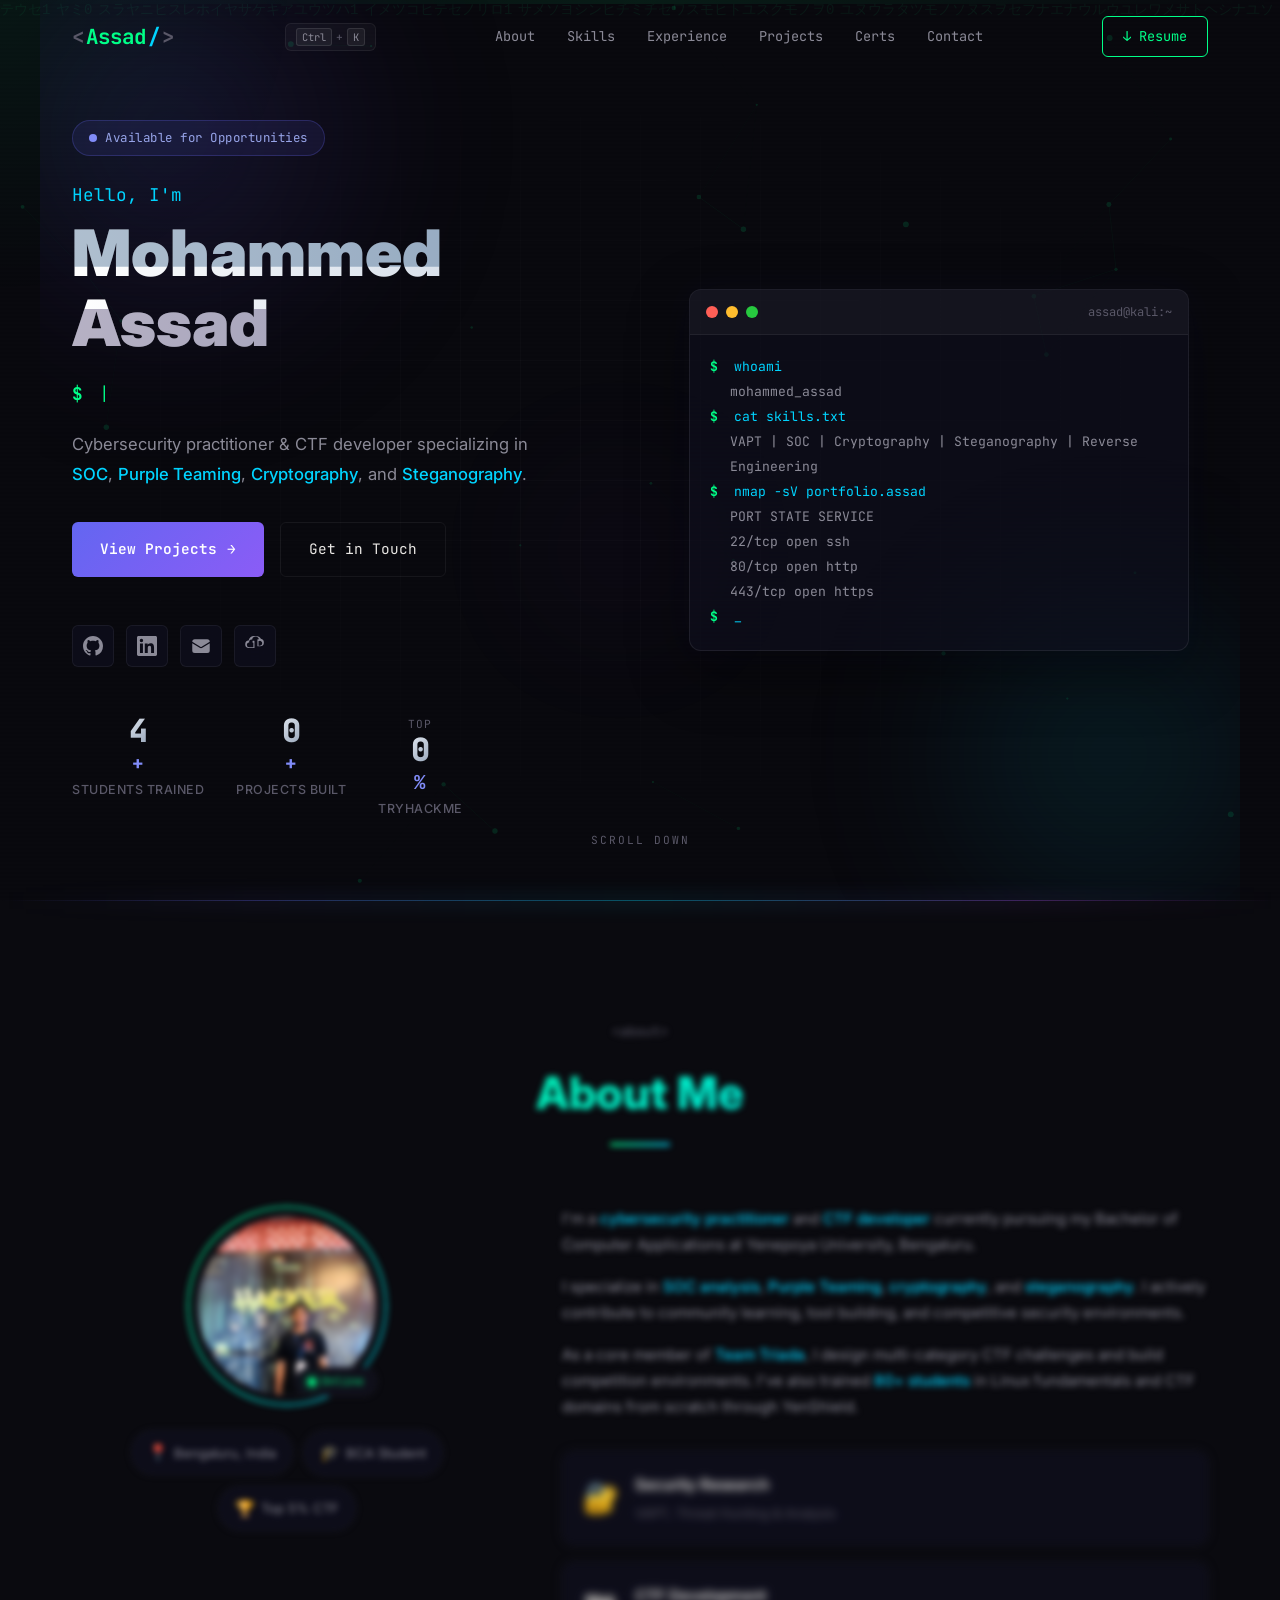
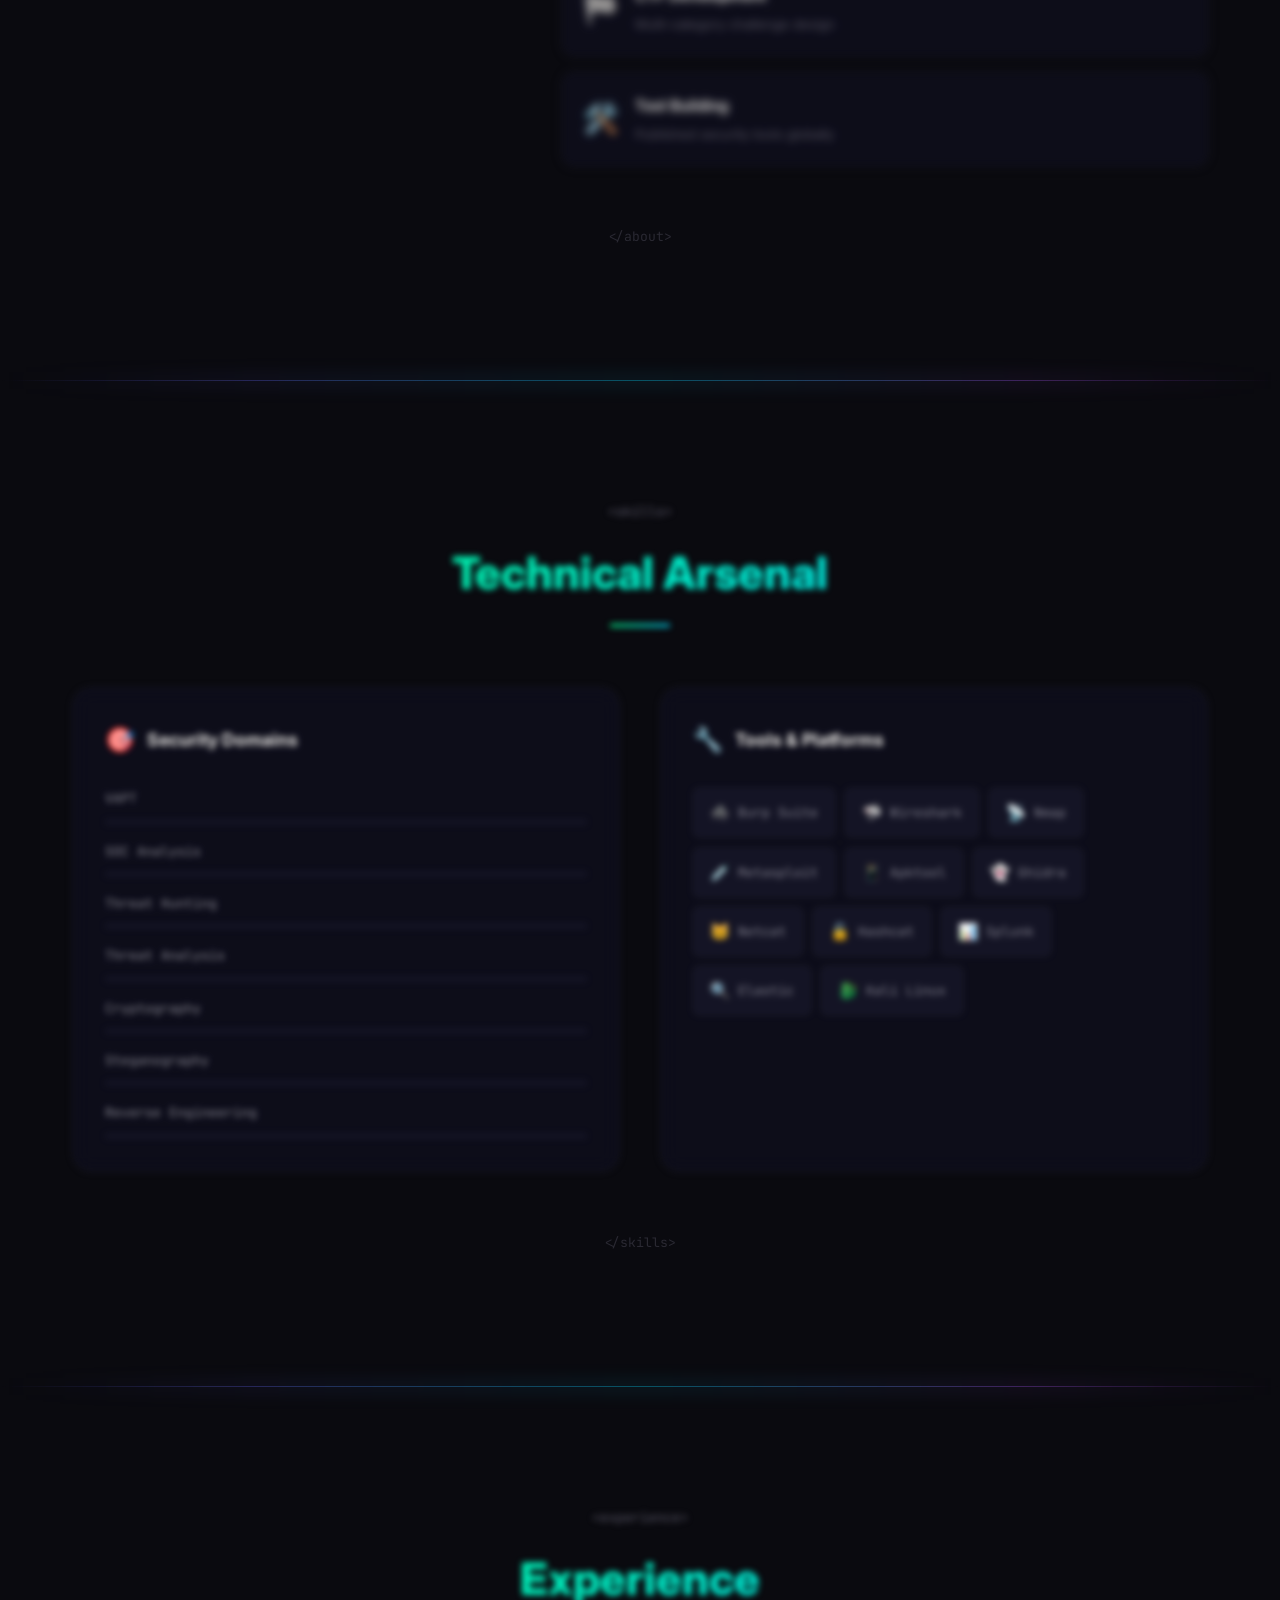
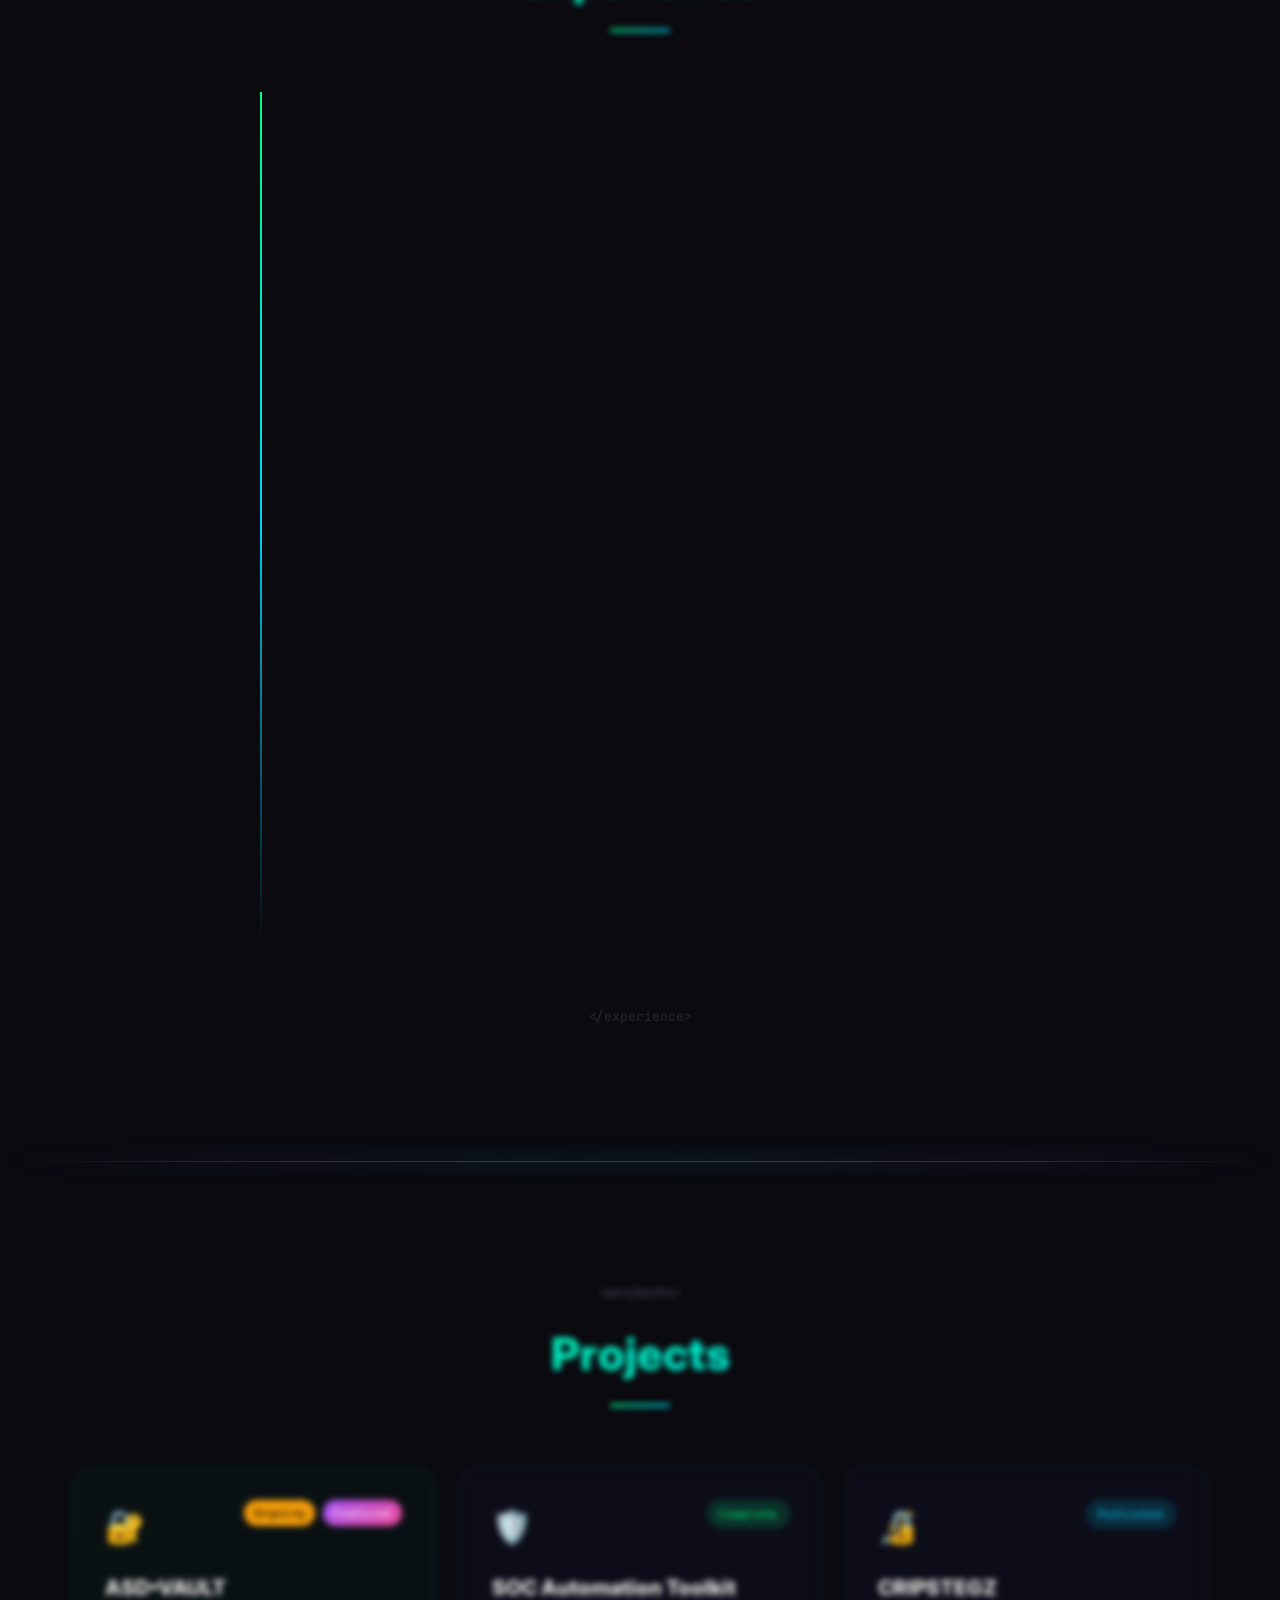
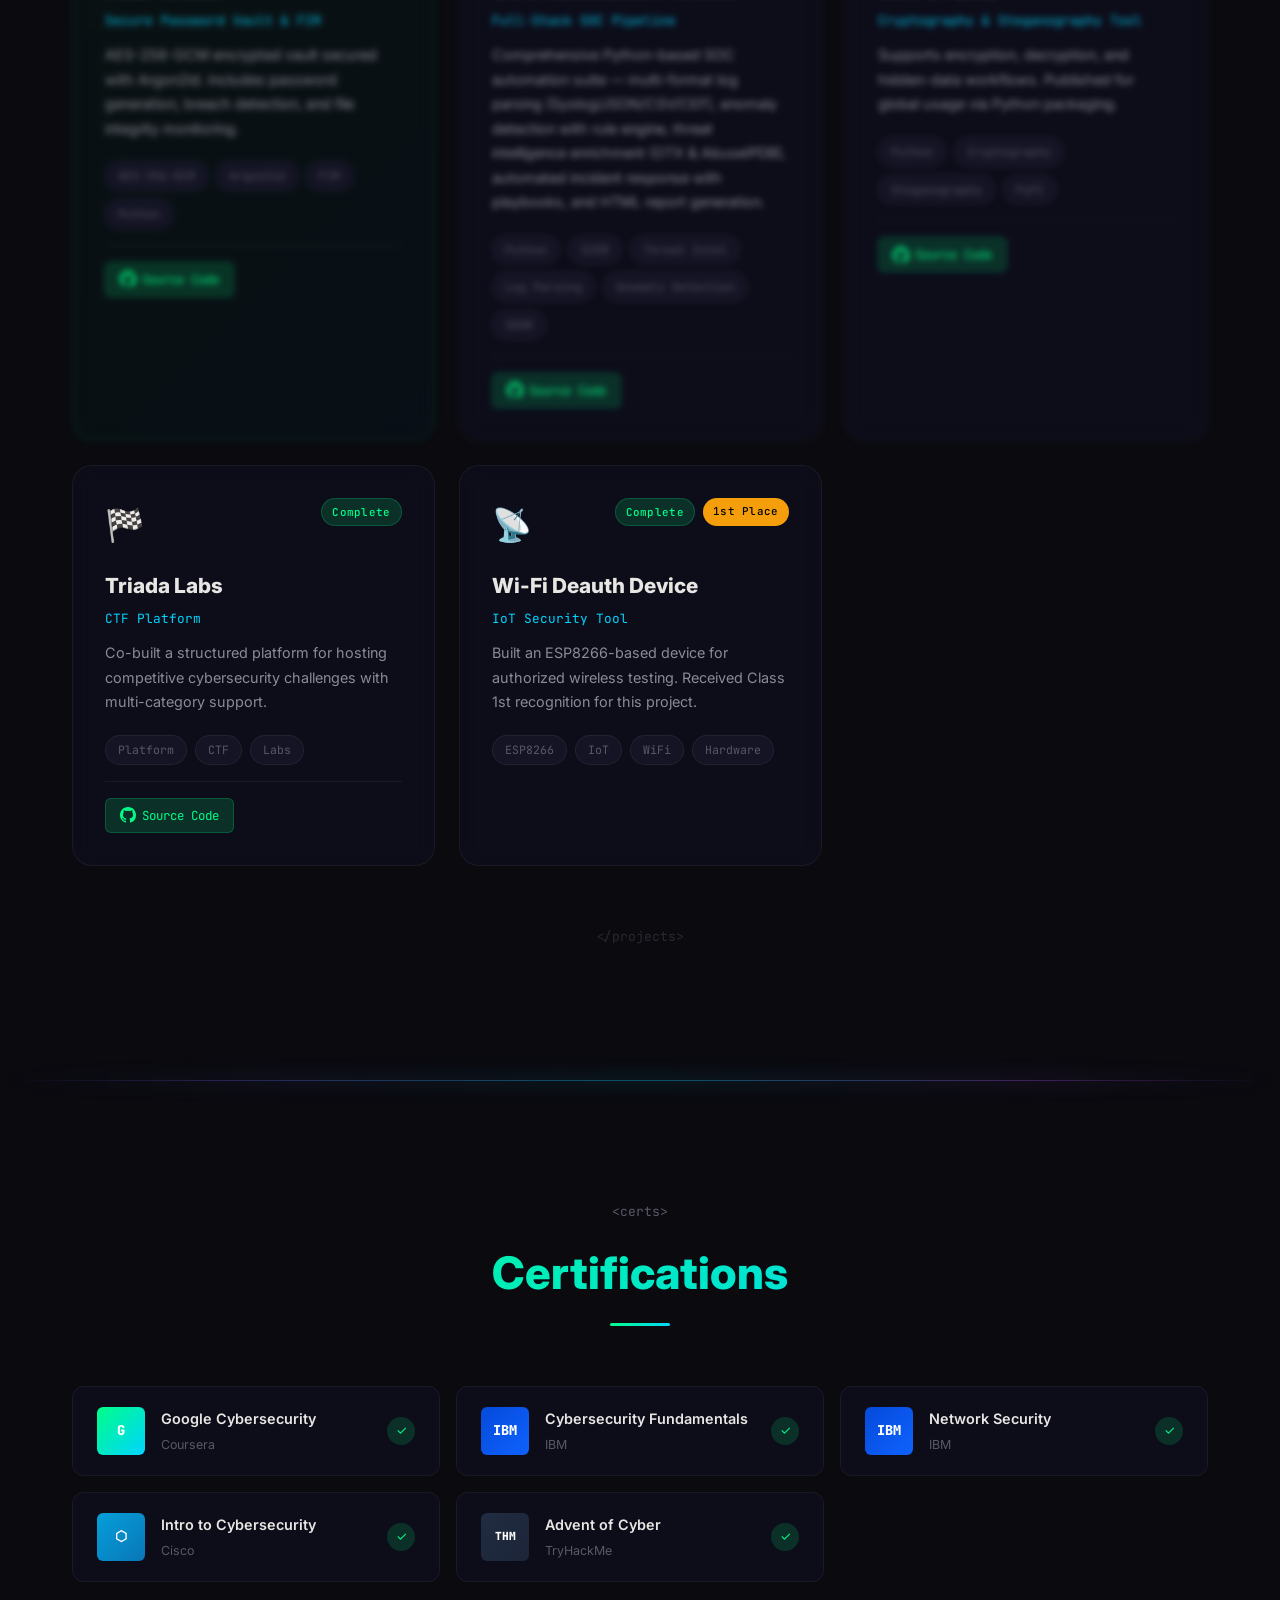
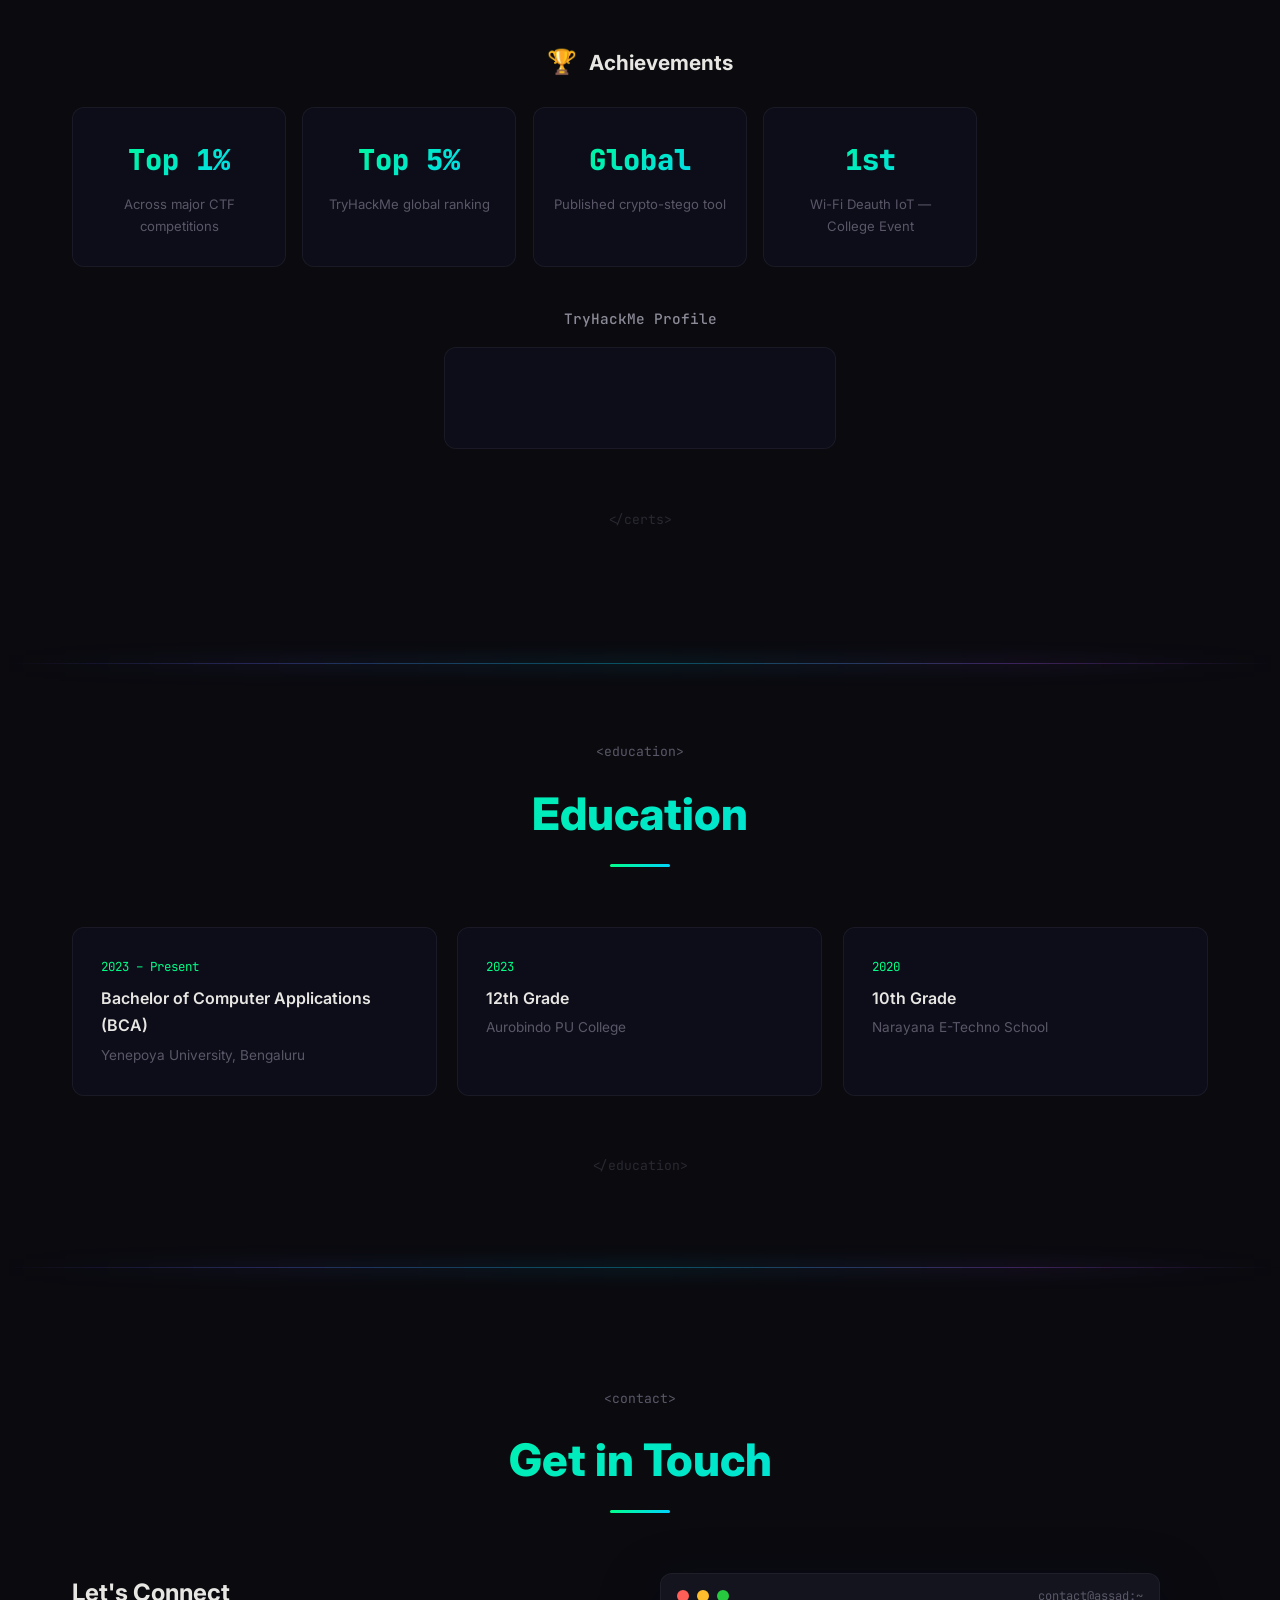
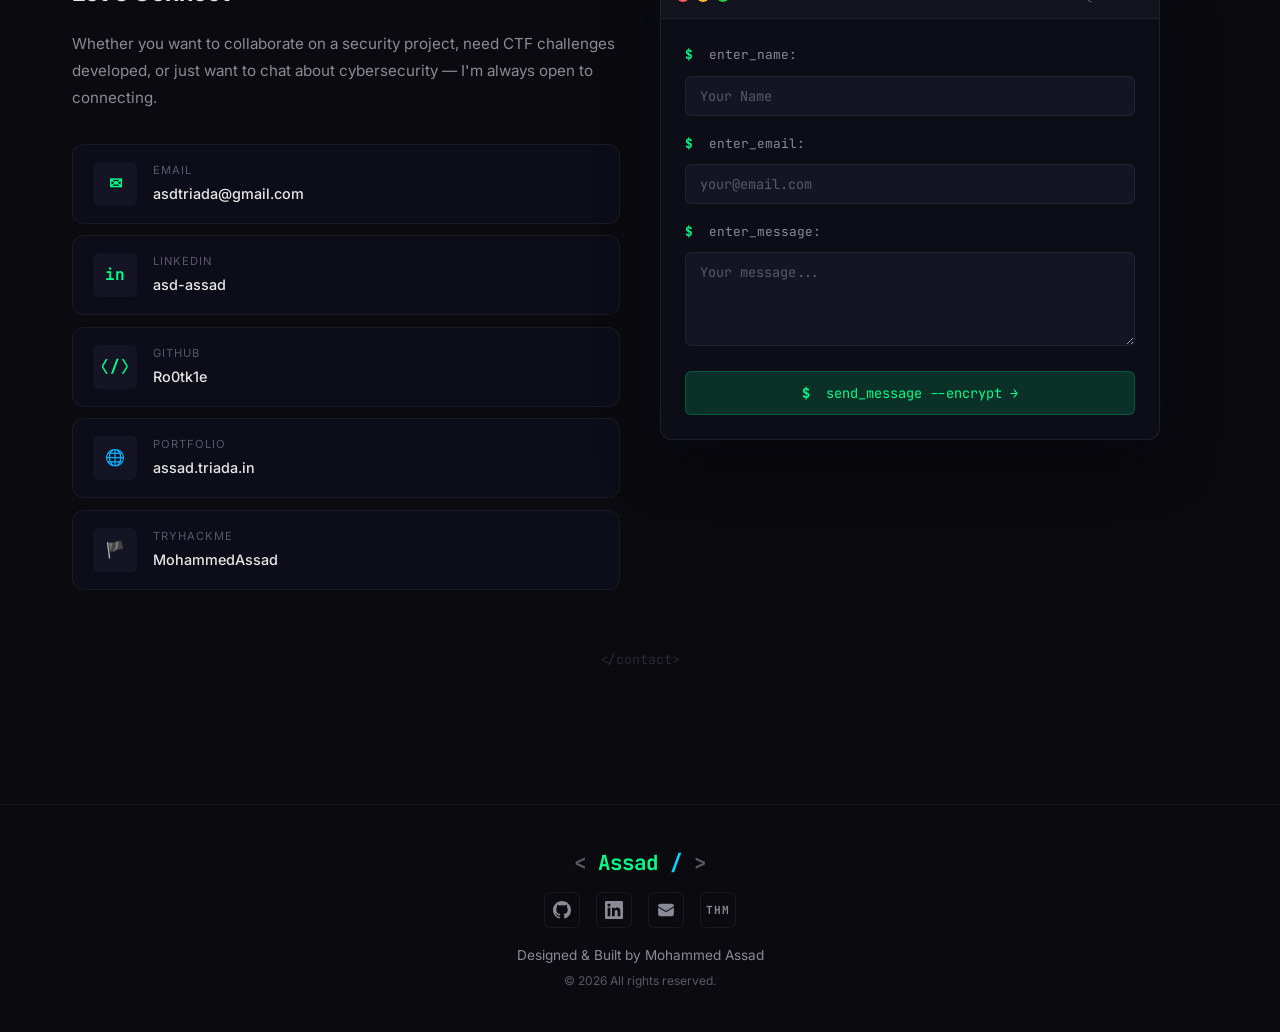
==== index.html @ c7cda79e "Update resume download link in index.html" ====
<!DOCTYPE html>
<html lang="en">

<head>
    <meta charset="UTF-8">
    <meta name="viewport" content="width=device-width, initial-scale=1.0">
    <title>Mohammed Assad | Cybersecurity Portfolio</title>
    <meta name="description"
        content="Cybersecurity practitioner specializing in SOC, Purple Teaming, cryptography, and steganography. CTF developer and security researcher.">
    <meta name="keywords" content="cybersecurity, penetration testing, SOC, CTF, security researcher, Mohammed Assad">
    <meta name="author" content="Mohammed Assad">
    <meta name="theme-color" content="#0a0a0f">

    <!-- Open Graph -->
    <meta property="og:title" content="Mohammed Assad | Cybersecurity Portfolio">
    <meta property="og:description"
        content="Cybersecurity practitioner & CTF developer specializing in SOC, Purple Teaming, cryptography, and steganography.">
    <meta property="og:type" content="website">

    <!-- Fonts -->
    <link rel="preconnect" href="https://fonts.googleapis.com">
    <link rel="preconnect" href="https://fonts.gstatic.com" crossorigin>
    <link
        href="https://fonts.googleapis.com/css2?family=JetBrains+Mono:wght@300;400;500;600;700&family=Inter:wght@300;400;500;600;700;800;900&display=swap"
        rel="stylesheet">

    <link rel="stylesheet" href="style.css">
</head>

<body>
    <!-- Preloader -->
    <div id="preloader">
        <div class="loader-terminal">
            <div class="loader-header">
                <span class="loader-dot red"></span>
                <span class="loader-dot yellow"></span>
                <span class="loader-dot green"></span>
                <span class="loader-title">root@assad:~</span>
            </div>
            <div class="loader-body">
                <p class="loader-line" data-delay="0">$ initializing system...</p>
                <p class="loader-line" data-delay="200">$ loading security modules...</p>
                <p class="loader-line" data-delay="400">$ establishing secure connection...</p>
                <p class="loader-line" data-delay="600">$ decrypting portfolio data...</p>
                <p class="loader-line" data-delay="800"><span class="loader-success">[✓] ACCESS GRANTED</span></p>
            </div>
        </div>
    </div>

    <!-- Matrix Canvas Background -->
    <canvas id="matrix-bg"></canvas>

    <!-- Particle Network -->
    <canvas id="particle-network"></canvas>

    <!-- Scanline Overlay -->
    <div class="scanline-overlay"></div>

    <!-- Cursor Glow -->
    <div id="cursor-glow"></div>

    <!-- Command Palette -->
    <div id="command-palette" class="cmd-palette">
        <div class="cmd-backdrop"></div>
        <div class="cmd-modal">
            <div class="cmd-header">
                <span class="cmd-icon">⌘</span>
                <input type="text" id="cmd-input" placeholder="Type a command..." autocomplete="off">
                <kbd>ESC</kbd>
            </div>
            <div class="cmd-results" id="cmd-results">
                <div class="cmd-item" data-action="about"><span class="cmd-item-icon">👤</span> Go to About</div>
                <div class="cmd-item" data-action="skills"><span class="cmd-item-icon">🎯</span> Go to Skills</div>
                <div class="cmd-item" data-action="experience"><span class="cmd-item-icon">💼</span> Go to Experience
                </div>
                <div class="cmd-item" data-action="projects"><span class="cmd-item-icon">🚀</span> Go to Projects</div>
                <div class="cmd-item" data-action="certifications"><span class="cmd-item-icon">📜</span> Go to
                    Certifications</div>
                <div class="cmd-item" data-action="contact"><span class="cmd-item-icon">✉️</span> Go to Contact</div>
                <div class="cmd-item" data-action="github"><span class="cmd-item-icon">⟨/⟩</span> Open GitHub</div>
                <div class="cmd-item" data-action="linkedin"><span class="cmd-item-icon">in</span> Open LinkedIn</div>
                <div class="cmd-item" data-action="resume"><span class="cmd-item-icon">↓</span> Download Resume</div>
                <div class="cmd-item" data-action="top"><span class="cmd-item-icon">↑</span> Back to Top</div>
            </div>
            <div class="cmd-footer">
                <span>↑↓ Navigate</span>
                <span>↵ Select</span>
                <span>esc Close</span>
            </div>
        </div>
    </div>

    <!-- Navigation -->
    <nav id="navbar">
        <div class="nav-container">
            <a href="#" class="nav-logo">
                <span class="logo-bracket">&lt;</span>
                <span class="logo-text">Assad</span>
                <span class="logo-slash">/</span>
                <span class="logo-bracket">&gt;</span>
            </a>
            <button class="nav-cmd-hint" id="cmd-hint-btn" title="Open Command Palette">
                <kbd>Ctrl</kbd> + <kbd>K</kbd>
            </button>
            <div class="nav-links" id="nav-links">
                <a href="#about" class="nav-link" data-section="about">About</a>
                <a href="#skills" class="nav-link" data-section="skills">Skills</a>
                <a href="#experience" class="nav-link" data-section="experience">Experience</a>
                <a href="#projects" class="nav-link" data-section="projects">Projects</a>
                <a href="#certifications" class="nav-link" data-section="certifications">Certs</a>
                <a href="#contact" class="nav-link" data-section="contact">Contact</a>
            </div>
            <a href="M_Assadresume_.pdf" download class="nav-cta">
                <span class="cta-icon">↓</span> Resume
            </a>
            <button class="nav-hamburger" id="hamburger" aria-label="Toggle menu">
                <span></span><span></span><span></span>
            </button>
        </div>
    </nav>

    <!-- Mobile Menu -->
    <div class="mobile-menu" id="mobile-menu">
        <a href="#about" class="mobile-link">About</a>
        <a href="#skills" class="mobile-link">Skills</a>
        <a href="#experience" class="mobile-link">Experience</a>
        <a href="#projects" class="mobile-link">Projects</a>
        <a href="#certifications" class="mobile-link">Certs</a>
        <a href="#contact" class="mobile-link">Contact</a>
        <a href="Mohammed_Assadresume_.pdf" download class="mobile-cta">↓ Download Resume</a>
    </div>

    <!-- Hero Section -->
    <section id="hero">
        <div class="hero-orbs">
            <div class="orb orb-1"></div>
            <div class="orb orb-2"></div>
            <div class="orb orb-3"></div>
        </div>
        <div class="hero-grid-lines"></div>
        <div class="hero-content">
            <div class="hero-tag">
                <span class="tag-dot"></span>
                <span class="tag-text">Available for Opportunities</span>
            </div>
            <h1 class="hero-title">
                <span class="hero-greeting">Hello, I'm</span>
                <span class="hero-name glitch-text" data-text="Mohammed Assad">Mohammed Assad</span>
            </h1>
            <div class="hero-typing-wrapper">
                <span class="hero-caret">$</span>
                <span id="typed-text" class="hero-typed"></span>
                <span class="typing-cursor">|</span>
            </div>
            <p class="hero-description">
                Cybersecurity practitioner & CTF developer specializing in
                <span class="highlight">SOC</span>, <span class="highlight">Purple Teaming</span>,
                <span class="highlight">Cryptography</span>, and <span class="highlight">Steganography</span>.
            </p>
            <div class="hero-actions">
                <a href="#projects" class="btn btn-primary">
                    <span class="btn-text">View Projects</span>
                    <span class="btn-icon">→</span>
                </a>
                <a href="#contact" class="btn btn-ghost">
                    <span class="btn-text">Get in Touch</span>
                </a>
            </div>
            <div class="hero-socials">
                <a href="https://github.com/Ro0tk1e" target="_blank" rel="noopener" class="social-link" title="GitHub">
                    <svg width="20" height="20" viewBox="0 0 24 24" fill="currentColor">
                        <path
                            d="M12 0C5.37 0 0 5.37 0 12c0 5.31 3.435 9.795 8.205 11.385.6.105.825-.255.825-.57 0-.285-.015-1.23-.015-2.235-3.015.555-3.795-.735-4.035-1.41-.135-.345-.72-1.41-1.23-1.695-.42-.225-1.02-.78-.015-.795.945-.015 1.62.87 1.845 1.23 1.08 1.815 2.805 1.305 3.495.99.105-.78.42-1.305.765-1.605-2.67-.3-5.46-1.335-5.46-5.925 0-1.305.465-2.385 1.23-3.225-.12-.3-.54-1.53.12-3.18 0 0 1.005-.315 3.3 1.23.96-.27 1.98-.405 3-.405s2.04.135 3 .405c2.295-1.56 3.3-1.23 3.3-1.23.66 1.65.24 2.88.12 3.18.765.84 1.23 1.905 1.23 3.225 0 4.605-2.805 5.625-5.475 5.925.435.375.81 1.095.81 2.22 0 1.605-.015 2.895-.015 3.3 0 .315.225.69.825.57A12.02 12.02 0 0024 12c0-6.63-5.37-12-12-12z" />
                    </svg>
                </a>
                <a href="https://linkedin.com/in/asd-assad-632676308" target="_blank" rel="noopener" class="social-link"
                    title="LinkedIn">
                    <svg width="20" height="20" viewBox="0 0 24 24" fill="currentColor">
                        <path
                            d="M20.447 20.452h-3.554v-5.569c0-1.328-.027-3.037-1.852-3.037-1.853 0-2.136 1.445-2.136 2.939v5.667H9.351V9h3.414v1.561h.046c.477-.9 1.637-1.85 3.37-1.85 3.601 0 4.267 2.37 4.267 5.455v6.286zM5.337 7.433a2.062 2.062 0 01-2.063-2.065 2.064 2.064 0 112.063 2.065zm1.782 13.019H3.555V9h3.564v11.452zM22.225 0H1.771C.792 0 0 .774 0 1.729v20.542C0 23.227.792 24 1.771 24h20.451C23.2 24 24 23.227 24 22.271V1.729C24 .774 23.2 0 22.222 0h.003z" />
                    </svg>
                </a>
                <a href="mailto:asdtriada@gmail.com" class="social-link" title="Email">
                    <svg width="20" height="20" viewBox="0 0 24 24" fill="currentColor">
                        <path
                            d="M1.5 8.67v8.58a3 3 0 003 3h15a3 3 0 003-3V8.67l-8.928 5.493a3 3 0 01-3.144 0L1.5 8.67z" />
                        <path
                            d="M22.5 6.908V6.75a3 3 0 00-3-3h-15a3 3 0 00-3 3v.158l9.714 5.978a1.5 1.5 0 001.572 0L22.5 6.908z" />
                    </svg>
                </a>
                <a href="https://tryhackme.com/r/p/MohammedAssad" target="_blank" rel="noopener" class="social-link"
                    title="TryHackMe">
                    <svg width="20" height="20" viewBox="0 0 24 24" fill="currentColor">
                        <path
                            d="M10.705 0C7.54 0 4.902 2.285 4.349 5.291a4.525 4.525 0 00-4.107 4.5 4.525 4.525 0 004.52 4.52h6.278a.336.336 0 00.335-.336V6.163a.335.335 0 00-.335-.335H9.377a.335.335 0 00-.336.335v1.455c0 .185.15.336.336.336h.667v5.63H5.098a2.882 2.882 0 01-2.879-2.879c0-1.477 1.12-2.693 2.556-2.852a.336.336 0 00.296-.373 2.997 2.997 0 012.979-3.37c.093 0 .186.005.279.013a.335.335 0 00.367-.299C8.955 1.855 10.682.67 12.627.67c2.298 0 4.166 1.868 4.166 4.166v.745a.335.335 0 00.41.327 2.88 2.88 0 013.497 2.806 2.882 2.882 0 01-2.879 2.879h-1.59v-5.63h.668a.336.336 0 00.335-.336V4.172a.335.335 0 00-.335-.335h-1.663a.336.336 0 00-.336.335v7.812a.336.336 0 00.336.336h2.92A4.525 4.525 0 0022.676 7.8a4.525 4.525 0 00-3.632-4.43C18.465 1.445 15.793 0 12.627 0z" />
                    </svg>
                </a>
            </div>
            <div class="hero-stats">
                <div class="stat-item">
                    <span class="stat-number" data-target="80">0</span>
                    <span class="stat-plus">+</span>
                    <span class="stat-label">Students Trained</span>
                </div>
                <div class="stat-item">
                    <span class="stat-number" data-target="5">0</span>
                    <span class="stat-plus">+</span>
                    <span class="stat-label">Projects Built</span>
                </div>
                <div class="stat-item">
                    <span class="stat-label-top">Top</span>
                    <span class="stat-number" data-target="5">0</span>
                    <span class="stat-percent">%</span>
                    <span class="stat-label">TryHackMe</span>
                </div>
            </div>
        </div>
        <div class="hero-visual">
            <div class="terminal-window">
                <div class="terminal-header">
                    <span class="term-dot red"></span>
                    <span class="term-dot yellow"></span>
                    <span class="term-dot green"></span>
                    <span class="term-title">assad@kali:~</span>
                </div>
                <div class="terminal-body" id="hero-terminal">
                    <p><span class="term-prompt">$</span> <span class="term-cmd">whoami</span></p>
                    <p class="term-output">mohammed_assad</p>
                    <p><span class="term-prompt">$</span> <span class="term-cmd">cat skills.txt</span></p>
                    <p class="term-output">VAPT | SOC | Cryptography | Steganography | Reverse Engineering</p>
                    <p><span class="term-prompt">$</span> <span class="term-cmd">nmap -sV portfolio.assad</span></p>
                    <p class="term-output">PORT STATE SERVICE</p>
                    <p class="term-output">22/tcp open ssh</p>
                    <p class="term-output">80/tcp open http</p>
                    <p class="term-output">443/tcp open https</p>
                    <p><span class="term-prompt">$</span> <span class="term-cmd typing-anim">_</span></p>
                </div>
            </div>
        </div>
        <div class="scroll-indicator">
            <span class="scroll-text">Scroll Down</span>
            <div class="scroll-arrow">
                <span></span>
                <span></span>
            </div>
        </div>
    </section>

    <div class="section-divider"></div>

    <!-- About Section -->
    <section id="about" class="section">
        <div class="container">
            <div class="section-header">
                <span class="section-tag">&lt;about&gt;</span>
                <h2 class="section-title">About Me</h2>
                <div class="section-line"></div>
            </div>
            <div class="about-grid">
                <div class="about-visual">
                    <div class="about-card-stack">
                        <div class="about-avatar-wrapper">
                            <div class="avatar-ring"></div>
                            <div class="avatar-placeholder">
                                <img src="WhatsApp%20Image%202026-03-05%20at%2010.35.09%20AM.jpeg" alt="Mohammed Assad"
                                    class="avatar-img">
                            </div>
                            <div class="avatar-status">
                                <span class="status-dot"></span>
                                <span class="status-text">Online</span>
                            </div>
                        </div>
                        <div class="about-quick-info">
                            <div class="info-chip">
                                <span class="chip-icon">📍</span>
                                <span>Bengaluru, India</span>
                            </div>
                            <div class="info-chip">
                                <span class="chip-icon">🎓</span>
                                <span>BCA Student</span>
                            </div>
                            <div class="info-chip">
                                <span class="chip-icon">🏆</span>
                                <span>Top 5% CTF</span>
                            </div>
                        </div>
                    </div>
                </div>
                <div class="about-content">
                    <div class="about-text">
                        <p>I'm a <span class="highlight">cybersecurity practitioner</span> and <span
                                class="highlight">CTF developer</span> currently pursuing my Bachelor of Computer
                            Applications at Yenepoya University, Bengaluru.</p>
                        <p>I specialize in <span class="highlight">SOC analysis</span>, <span class="highlight">Purple
                                Teaming</span>, <span class="highlight">cryptography</span>, and <span
                                class="highlight">steganography</span>. I actively contribute to community learning,
                            tool building, and competitive security environments.</p>
                        <p>As a core member of <span class="highlight">Team Triada</span>, I design multi-category CTF
                            challenges and build competition environments. I've also trained <span class="highlight">80+
                                students</span> in Linux fundamentals and CTF domains from scratch through YenShield.
                        </p>
                    </div>
                    <div class="about-highlights">
                        <div class="highlight-card">
                            <span class="hl-icon">🔐</span>
                            <div>
                                <h4>Security Research</h4>
                                <p>VAPT, Threat Hunting & Analysis</p>
                            </div>
                        </div>
                        <div class="highlight-card">
                            <span class="hl-icon">🏁</span>
                            <div>
                                <h4>CTF Development</h4>
                                <p>Multi-category challenge design</p>
                            </div>
                        </div>
                        <div class="highlight-card">
                            <span class="hl-icon">🛠️</span>
                            <div>
                                <h4>Tool Building</h4>
                                <p>Published security tools globally</p>
                            </div>
                        </div>
                    </div>
                </div>
            </div>
            <span class="section-tag section-tag-end">&lt;/about&gt;</span>
        </div>
    </section>

    <div class="section-divider"></div>

    <!-- Skills Section -->
    <section id="skills" class="section">
        <div class="container">
            <div class="section-header">
                <span class="section-tag">&lt;skills&gt;</span>
                <h2 class="section-title">Technical Arsenal</h2>
                <div class="section-line"></div>
            </div>
            <div class="skills-grid">
                <div class="skill-category" data-category="domains">
                    <div class="skill-cat-header">
                        <span class="skill-cat-icon">🎯</span>
                        <h3>Security Domains</h3>
                    </div>
                    <div class="skill-items">
                        <div class="skill-item" data-level="90">
                            <span class="skill-name">VAPT</span>
                            <div class="skill-bar">
                                <div class="skill-fill"></div>
                            </div>
                        </div>
                        <div class="skill-item" data-level="88">
                            <span class="skill-name">SOC Analysis</span>
                            <div class="skill-bar">
                                <div class="skill-fill"></div>
                            </div>
                        </div>
                        <div class="skill-item" data-level="85">
                            <span class="skill-name">Threat Hunting</span>
                            <div class="skill-bar">
                                <div class="skill-fill"></div>
                            </div>
                        </div>
                        <div class="skill-item" data-level="87">
                            <span class="skill-name">Threat Analysis</span>
                            <div class="skill-bar">
                                <div class="skill-fill"></div>
                            </div>
                        </div>
                        <div class="skill-item" data-level="92">
                            <span class="skill-name">Cryptography</span>
                            <div class="skill-bar">
                                <div class="skill-fill"></div>
                            </div>
                        </div>
                        <div class="skill-item" data-level="90">
                            <span class="skill-name">Steganography</span>
                            <div class="skill-bar">
                                <div class="skill-fill"></div>
                            </div>
                        </div>
                        <div class="skill-item" data-level="80">
                            <span class="skill-name">Reverse Engineering</span>
                            <div class="skill-bar">
                                <div class="skill-fill"></div>
                            </div>
                        </div>
                    </div>
                </div>
                <div class="skill-category" data-category="tools">
                    <div class="skill-cat-header">
                        <span class="skill-cat-icon">🔧</span>
                        <h3>Tools & Platforms</h3>
                    </div>
                    <div class="tools-grid">
                        <div class="tool-chip">
                            <span class="tool-icon">🕷️</span>
                            <span>Burp Suite</span>
                        </div>
                        <div class="tool-chip">
                            <span class="tool-icon">🦈</span>
                            <span>Wireshark</span>
                        </div>
                        <div class="tool-chip">
                            <span class="tool-icon">📡</span>
                            <span>Nmap</span>
                        </div>
                        <div class="tool-chip">
                            <span class="tool-icon">💉</span>
                            <span>Metasploit</span>
                        </div>
                        <div class="tool-chip">
                            <span class="tool-icon">📱</span>
                            <span>Apktool</span>
                        </div>
                        <div class="tool-chip">
                            <span class="tool-icon">👻</span>
                            <span>Ghidra</span>
                        </div>
                        <div class="tool-chip">
                            <span class="tool-icon">🐱</span>
                            <span>Netcat</span>
                        </div>
                        <div class="tool-chip">
                            <span class="tool-icon">🔓</span>
                            <span>Hashcat</span>
                        </div>
                        <div class="tool-chip">
                            <span class="tool-icon">📊</span>
                            <span>Splunk</span>
                        </div>
                        <div class="tool-chip">
                            <span class="tool-icon">🔍</span>
                            <span>Elastic</span>
                        </div>
                        <div class="tool-chip">
                            <span class="tool-icon">🐉</span>
                            <span>Kali Linux</span>
                        </div>
                    </div>
                </div>
            </div>
            <span class="section-tag section-tag-end">&lt;/skills&gt;</span>
        </div>
    </section>

    <div class="section-divider"></div>

    <!-- Experience Section -->
    <section id="experience" class="section">
        <div class="container">
            <div class="section-header">
                <span class="section-tag">&lt;experience&gt;</span>
                <h2 class="section-title">Experience</h2>
                <div class="section-line"></div>
            </div>
            <div class="timeline">
                <div class="timeline-item" data-aos="fade-right">
                    <div class="timeline-marker">
                        <div class="marker-dot"></div>
                        <div class="marker-line"></div>
                    </div>
                    <div class="timeline-card">
                        <div class="timeline-badge">Internship</div>
                        <h3 class="timeline-title">TCS iON Internship</h3>
                        <span class="timeline-duration">3 Months</span>
                        <ul class="timeline-details">
                            <li>Completed structured industry training in enterprise cybersecurity practices</li>
                            <li>Gained exposure to SOC processes, monitoring, and investigation workflows</li>
                        </ul>
                    </div>
                </div>
                <div class="timeline-item" data-aos="fade-left">
                    <div class="timeline-marker">
                        <div class="marker-dot"></div>
                        <div class="marker-line"></div>
                    </div>
                    <div class="timeline-card">
                        <div class="timeline-badge active">2024 – Present</div>
                        <h3 class="timeline-title">Team Member & Challenge Developer — Team Triada</h3>
                        <ul class="timeline-details">
                            <li>Designed and supported multi-category CTF challenges</li>
                            <li>Assisted in building labs and competition environments</li>
                        </ul>
                    </div>
                </div>
                <div class="timeline-item" data-aos="fade-right">
                    <div class="timeline-marker">
                        <div class="marker-dot"></div>
                        <div class="marker-line"></div>
                    </div>
                    <div class="timeline-card">
                        <div class="timeline-badge active">2024 – Present</div>
                        <h3 class="timeline-title">Cybersecurity Team Member — YenShield</h3>
                        <ul class="timeline-details">
                            <li>Trained <strong>80+ students</strong> in Linux fundamentals and CTF domains from scratch
                            </li>
                        </ul>
                    </div>
                </div>
                <div class="timeline-item" data-aos="fade-left">
                    <div class="timeline-marker">
                        <div class="marker-dot"></div>
                        <div class="marker-line"></div>
                    </div>
                    <div class="timeline-card">
                        <div class="timeline-badge">Community</div>
                        <h3 class="timeline-title">NULL Community & Cybersecurity Conferences</h3>
                        <ul class="timeline-details">
                            <li>Regular attendee of NULL meetups and major cybersecurity conferences</li>
                        </ul>
                    </div>
                </div>
            </div>
            <span class="section-tag section-tag-end">&lt;/experience&gt;</span>
        </div>
    </section>

    <div class="section-divider"></div>

    <!-- Projects Section -->
    <section id="projects" class="section">
        <div class="container">
            <div class="section-header">
                <span class="section-tag">&lt;projects&gt;</span>
                <h2 class="section-title">Projects</h2>
                <div class="section-line"></div>
            </div>
            <div class="projects-grid">
                <div class="project-card featured">
                    <div class="project-glow"></div>
                    <div class="project-header">
                        <span class="project-icon">🔐</span>
                        <div class="project-badges">
                            <span class="badge ongoing">Ongoing</span>
                            <span class="badge featured-badge">Featured</span>
                        </div>
                    </div>
                    <h3 class="project-title">ASD•VAULT</h3>
                    <p class="project-subtitle">Secure Password Vault & FIM</p>
                    <p class="project-desc">AES-256-GCM encrypted vault secured with Argon2id. Includes password
                        generation, breach detection, and file integrity monitoring.</p>
                    <div class="project-tech">
                        <span class="tech-tag">AES-256-GCM</span>
                        <span class="tech-tag">Argon2id</span>
                        <span class="tech-tag">FIM</span>
                        <span class="tech-tag">Python</span>
                    </div>
                    <div class="project-links">
                        <a href="https://github.com/Ro0tk1e/asd-vault" target="_blank" rel="noopener"
                            class="project-link">
                            <svg width="16" height="16" viewBox="0 0 24 24" fill="currentColor">
                                <path
                                    d="M12 0C5.37 0 0 5.37 0 12c0 5.31 3.435 9.795 8.205 11.385.6.105.825-.255.825-.57 0-.285-.015-1.23-.015-2.235-3.015.555-3.795-.735-4.035-1.41-.135-.345-.72-1.41-1.23-1.695-.42-.225-1.02-.78-.015-.795.945-.015 1.62.87 1.845 1.23 1.08 1.815 2.805 1.305 3.495.99.105-.78.42-1.305.765-1.605-2.67-.3-5.46-1.335-5.46-5.925 0-1.305.465-2.385 1.23-3.225-.12-.3-.54-1.53.12-3.18 0 0 1.005-.315 3.3 1.23.96-.27 1.98-.405 3-.405s2.04.135 3 .405c2.295-1.56 3.3-1.23 3.3-1.23.66 1.65.24 2.88.12 3.18.765.84 1.23 1.905 1.23 3.225 0 4.605-2.805 5.625-5.475 5.925.435.375.81 1.095.81 2.22 0 1.605-.015 2.895-.015 3.3 0 .315.225.69.825.57A12.02 12.02 0 0024 12c0-6.63-5.37-12-12-12z" />
                            </svg>
                            <span>Source Code</span>
                        </a>
                    </div>
                </div>

                <div class="project-card">
                    <div class="project-glow"></div>
                    <div class="project-header">
                        <span class="project-icon">🛡️</span>
                        <div class="project-badges">
                            <span class="badge complete">Complete</span>
                        </div>
                    </div>
                    <h3 class="project-title">SOC Automation Toolkit</h3>
                    <p class="project-subtitle">Full-Stack SOC Pipeline</p>
                    <p class="project-desc">Comprehensive Python-based SOC automation suite — multi-format log parsing
                        (Syslog/JSON/CSV/CEF), anomaly detection with rule engine, threat intelligence enrichment
                        (OTX & AbuseIPDB), automated incident response with playbooks, and HTML report generation.</p>
                    <div class="project-tech">
                        <span class="tech-tag">Python</span>
                        <span class="tech-tag">SIEM</span>
                        <span class="tech-tag">Threat Intel</span>
                        <span class="tech-tag">Log Parsing</span>
                        <span class="tech-tag">Anomaly Detection</span>
                        <span class="tech-tag">SOAR</span>
                    </div>
                    <div class="project-links">
                        <a href="https://github.com/Ro0tk1e/soc-automation-toolkit" target="_blank" rel="noopener"
                            class="project-link">
                            <svg width="16" height="16" viewBox="0 0 24 24" fill="currentColor">
                                <path
                                    d="M12 0C5.37 0 0 5.37 0 12c0 5.31 3.435 9.795 8.205 11.385.6.105.825-.255.825-.57 0-.285-.015-1.23-.015-2.235-3.015.555-3.795-.735-4.035-1.41-.135-.345-.72-1.41-1.23-1.695-.42-.225-1.02-.78-.015-.795.945-.015 1.62.87 1.845 1.23 1.08 1.815 2.805 1.305 3.495.99.105-.78.42-1.305.765-1.605-2.67-.3-5.46-1.335-5.46-5.925 0-1.305.465-2.385 1.23-3.225-.12-.3-.54-1.53.12-3.18 0 0 1.005-.315 3.3 1.23.96-.27 1.98-.405 3-.405s2.04.135 3 .405c2.295-1.56 3.3-1.23 3.3-1.23.66 1.65.24 2.88.12 3.18.765.84 1.23 1.905 1.23 3.225 0 4.605-2.805 5.625-5.475 5.925.435.375.81 1.095.81 2.22 0 1.605-.015 2.895-.015 3.3 0 .315.225.69.825.57A12.02 12.02 0 0024 12c0-6.63-5.37-12-12-12z" />
                            </svg>
                            <span>Source Code</span>
                        </a>
                    </div>
                </div>

                <div class="project-card">
                    <div class="project-glow"></div>
                    <div class="project-header">
                        <span class="project-icon">🔏</span>
                        <div class="project-badges">
                            <span class="badge published">Published</span>
                        </div>
                    </div>
                    <h3 class="project-title">CRIPSTEGZ</h3>
                    <p class="project-subtitle">Cryptography & Steganography Tool</p>
                    <p class="project-desc">Supports encryption, decryption, and hidden-data workflows. Published for
                        global usage via Python packaging.</p>
                    <div class="project-tech">
                        <span class="tech-tag">Python</span>
                        <span class="tech-tag">Cryptography</span>
                        <span class="tech-tag">Steganography</span>
                        <span class="tech-tag">PyPI</span>
                    </div>
                    <div class="project-links">
                        <a href="https://github.com/Ro0tk1e/CRIPSTEGZ-Tool" target="_blank" rel="noopener"
                            class="project-link">
                            <svg width="16" height="16" viewBox="0 0 24 24" fill="currentColor">
                                <path
                                    d="M12 0C5.37 0 0 5.37 0 12c0 5.31 3.435 9.795 8.205 11.385.6.105.825-.255.825-.57 0-.285-.015-1.23-.015-2.235-3.015.555-3.795-.735-4.035-1.41-.135-.345-.72-1.41-1.23-1.695-.42-.225-1.02-.78-.015-.795.945-.015 1.62.87 1.845 1.23 1.08 1.815 2.805 1.305 3.495.99.105-.78.42-1.305.765-1.605-2.67-.3-5.46-1.335-5.46-5.925 0-1.305.465-2.385 1.23-3.225-.12-.3-.54-1.53.12-3.18 0 0 1.005-.315 3.3 1.23.96-.27 1.98-.405 3-.405s2.04.135 3 .405c2.295-1.56 3.3-1.23 3.3-1.23.66 1.65.24 2.88.12 3.18.765.84 1.23 1.905 1.23 3.225 0 4.605-2.805 5.625-5.475 5.925.435.375.81 1.095.81 2.22 0 1.605-.015 2.895-.015 3.3 0 .315.225.69.825.57A12.02 12.02 0 0024 12c0-6.63-5.37-12-12-12z" />
                            </svg>
                            <span>Source Code</span>
                        </a>
                    </div>
                </div>

                <div class="project-card">
                    <div class="project-glow"></div>
                    <div class="project-header">
                        <span class="project-icon">🏁</span>
                        <div class="project-badges">
                            <span class="badge complete">Complete</span>
                        </div>
                    </div>
                    <h3 class="project-title">Triada Labs</h3>
                    <p class="project-subtitle">CTF Platform</p>
                    <p class="project-desc">Co-built a structured platform for hosting competitive cybersecurity
                        challenges with multi-category support.</p>
                    <div class="project-tech">
                        <span class="tech-tag">Platform</span>
                        <span class="tech-tag">CTF</span>
                        <span class="tech-tag">Labs</span>
                    </div>
                    <div class="project-links">
                        <a href="https://github.com/Team-Triada/triada_ctf" target="_blank" rel="noopener"
                            class="project-link">
                            <svg width="16" height="16" viewBox="0 0 24 24" fill="currentColor">
                                <path
                                    d="M12 0C5.37 0 0 5.37 0 12c0 5.31 3.435 9.795 8.205 11.385.6.105.825-.255.825-.57 0-.285-.015-1.23-.015-2.235-3.015.555-3.795-.735-4.035-1.41-.135-.345-.72-1.41-1.23-1.695-.42-.225-1.02-.78-.015-.795.945-.015 1.62.87 1.845 1.23 1.08 1.815 2.805 1.305 3.495.99.105-.78.42-1.305.765-1.605-2.67-.3-5.46-1.335-5.46-5.925 0-1.305.465-2.385 1.23-3.225-.12-.3-.54-1.53.12-3.18 0 0 1.005-.315 3.3 1.23.96-.27 1.98-.405 3-.405s2.04.135 3 .405c2.295-1.56 3.3-1.23 3.3-1.23.66 1.65.24 2.88.12 3.18.765.84 1.23 1.905 1.23 3.225 0 4.605-2.805 5.625-5.475 5.925.435.375.81 1.095.81 2.22 0 1.605-.015 2.895-.015 3.3 0 .315.225.69.825.57A12.02 12.02 0 0024 12c0-6.63-5.37-12-12-12z" />
                            </svg>
                            <span>Source Code</span>
                        </a>
                    </div>
                </div>

                <div class="project-card">
                    <div class="project-glow"></div>
                    <div class="project-header">
                        <span class="project-icon">📡</span>
                        <div class="project-badges">
                            <span class="badge complete">Complete</span>
                            <span class="badge award">1st Place</span>
                        </div>
                    </div>
                    <h3 class="project-title">Wi-Fi Deauth Device</h3>
                    <p class="project-subtitle">IoT Security Tool</p>
                    <p class="project-desc">Built an ESP8266-based device for authorized wireless testing. Received
                        Class 1st recognition for this project.</p>
                    <div class="project-tech">
                        <span class="tech-tag">ESP8266</span>
                        <span class="tech-tag">IoT</span>
                        <span class="tech-tag">WiFi</span>
                        <span class="tech-tag">Hardware</span>
                    </div>
                </div>
            </div>
            <span class="section-tag section-tag-end">&lt;/projects&gt;</span>
        </div>
    </section>

    <div class="section-divider"></div>

    <!-- Certifications Section -->
    <section id="certifications" class="section">
        <div class="container">
            <div class="section-header">
                <span class="section-tag">&lt;certs&gt;</span>
                <h2 class="section-title">Certifications</h2>
                <div class="section-line"></div>
            </div>
            <div class="certs-grid">
                <a href="https://www.coursera.org/account/accomplishments/specialization/certificate/NIX0HGIL2FZI"
                    target="_blank" rel="noopener" class="cert-card">
                    <div class="cert-logo">
                        <span>G</span>
                    </div>
                    <div class="cert-info">
                        <h4>Google Cybersecurity</h4>
                        <p>Coursera</p>
                    </div>
                    <div class="cert-badge">✓</div>
                </a>
                <a href="https://coursera.org/share/0445001d2a53f9e88c4c1b73c8d682a0" target="_blank" rel="noopener"
                    class="cert-card">
                    <div class="cert-logo ibm">
                        <span>IBM</span>
                    </div>
                    <div class="cert-info">
                        <h4>Cybersecurity Fundamentals</h4>
                        <p>IBM</p>
                    </div>
                    <div class="cert-badge">✓</div>
                </a>
                <a href="https://coursera.org/share/993972af8d95505a130e46a7fe138e6c" target="_blank" rel="noopener"
                    class="cert-card">
                    <div class="cert-logo ibm">
                        <span>IBM</span>
                    </div>
                    <div class="cert-info">
                        <h4>Network Security</h4>
                        <p>IBM</p>
                    </div>
                    <div class="cert-badge">✓</div>
                </a>
                <a href="https://www.linkedin.com/in/asd-assad-632676308" target="_blank" rel="noopener"
                    class="cert-card">
                    <div class="cert-logo cisco">
                        <span>⬡</span>
                    </div>
                    <div class="cert-info">
                        <h4>Intro to Cybersecurity</h4>
                        <p>Cisco</p>
                    </div>
                    <div class="cert-badge">✓</div>
                </a>
                <a href="https://tryhackme-certificates.s3-eu-west-1.amazonaws.com/THM-LNURH3KTV4.pdf" target="_blank"
                    rel="noopener" class="cert-card">
                    <div class="cert-logo thm">
                        <span>THM</span>
                    </div>
                    <div class="cert-info">
                        <h4>Advent of Cyber</h4>
                        <p>TryHackMe</p>
                    </div>
                    <div class="cert-badge">✓</div>
                </a>
            </div>

            <!-- Achievements -->
            <div class="achievements-section">
                <h3 class="achievements-title">
                    <span class="ach-icon">🏆</span> Achievements
                </h3>
                <div class="achievements-grid">
                    <div class="achievement-card">
                        <div class="ach-number">Top 1%</div>
                        <p>Across major CTF competitions</p>
                    </div>
                    <div class="achievement-card">
                        <div class="ach-number">Top 5%</div>
                        <p>TryHackMe global ranking</p>
                    </div>
                    <div class="achievement-card">
                        <div class="ach-number">Global</div>
                        <p>Published crypto-stego tool</p>
                    </div>
                    <div class="achievement-card">
                        <div class="ach-number">1st</div>
                        <p>Wi-Fi Deauth IoT — College Event</p>
                    </div>
                </div>
                <div class="thm-badge-section">
                    <h4 class="thm-badge-title">TryHackMe Profile</h4>
                    <div class="thm-badge-wrapper">
                        <iframe src="https://tryhackme.com/api/v2/badges/public-profile?userPublicId=3908231"
                            style="border:none;" width="350" height="76" loading="lazy"></iframe>
                    </div>
                </div>
            </div>
            <span class="section-tag section-tag-end">&lt;/certs&gt;</span>
        </div>
    </section>

    <div class="section-divider"></div>

    <!-- Education Section -->
    <section id="education" class="section section-compact">
        <div class="container">
            <div class="section-header">
                <span class="section-tag">&lt;education&gt;</span>
                <h2 class="section-title">Education</h2>
                <div class="section-line"></div>
            </div>
            <div class="edu-grid">
                <div class="edu-card">
                    <div class="edu-year">2023 – Present</div>
                    <h4>Bachelor of Computer Applications (BCA)</h4>
                    <p>Yenepoya University, Bengaluru</p>
                </div>
                <div class="edu-card">
                    <div class="edu-year">2023</div>
                    <h4>12th Grade</h4>
                    <p>Aurobindo PU College</p>
                </div>
                <div class="edu-card">
                    <div class="edu-year">2020</div>
                    <h4>10th Grade</h4>
                    <p>Narayana E-Techno School</p>
                </div>
            </div>
            <span class="section-tag section-tag-end">&lt;/education&gt;</span>
        </div>
    </section>

    <div class="section-divider"></div>

    <!-- Contact Section -->
    <section id="contact" class="section">
        <div class="container">
            <div class="section-header">
                <span class="section-tag">&lt;contact&gt;</span>
                <h2 class="section-title">Get in Touch</h2>
                <div class="section-line"></div>
            </div>
            <div class="contact-grid">
                <div class="contact-info">
                    <h3>Let's Connect</h3>
                    <p>Whether you want to collaborate on a security project, need CTF challenges developed, or just
                        want to chat about cybersecurity — I'm always open to connecting.</p>
                    <div class="contact-links">
                        <a href="mailto:asdtriada@gmail.com" class="contact-link">
                            <span class="contact-icon">✉</span>
                            <div>
                                <span class="contact-label">Email</span>
                                <span class="contact-value">asdtriada@gmail.com</span>
                            </div>
                        </a>
                        <a href="https://linkedin.com/in/asd-assad-632676308" target="_blank" rel="noopener"
                            class="contact-link">
                            <span class="contact-icon">in</span>
                            <div>
                                <span class="contact-label">LinkedIn</span>
                                <span class="contact-value">asd-assad</span>
                            </div>
                        </a>
                        <a href="https://github.com/Ro0tk1e" target="_blank" rel="noopener" class="contact-link">
                            <span class="contact-icon">⟨/⟩</span>
                            <div>
                                <span class="contact-label">GitHub</span>
                                <span class="contact-value">Ro0tk1e</span>
                            </div>
                        </a>
                        <a href="https://assad.triada.in" target="_blank" rel="noopener" class="contact-link">
                            <span class="contact-icon">🌐</span>
                            <div>
                                <span class="contact-label">Portfolio</span>
                                <span class="contact-value">assad.triada.in</span>
                            </div>
                        </a>
                        <a href="https://tryhackme.com/r/p/MohammedAssad" target="_blank" rel="noopener"
                            class="contact-link">
                            <span class="contact-icon">🏴</span>
                            <div>
                                <span class="contact-label">TryHackMe</span>
                                <span class="contact-value">MohammedAssad</span>
                            </div>
                        </a>
                    </div>
                </div>
                <div class="contact-terminal">
                    <div class="terminal-window">
                        <div class="terminal-header">
                            <span class="term-dot red"></span>
                            <span class="term-dot yellow"></span>
                            <span class="term-dot green"></span>
                            <span class="term-title">contact@assad:~</span>
                        </div>
                        <div class="terminal-body">
                            <form id="contact-form">
                                <div class="term-field">
                                    <label><span class="term-prompt">$</span> enter_name:</label>
                                    <input type="text" id="contact-name" placeholder="Your Name" required>
                                </div>
                                <div class="term-field">
                                    <label><span class="term-prompt">$</span> enter_email:</label>
                                    <input type="email" id="contact-email" placeholder="your@email.com" required>
                                </div>
                                <div class="term-field">
                                    <label><span class="term-prompt">$</span> enter_message:</label>
                                    <textarea id="contact-message" placeholder="Your message..." rows="4"
                                        required></textarea>
                                </div>
                                <button type="submit" class="term-submit">
                                    <span class="term-prompt">$</span> send_message --encrypt <span
                                        class="submit-arrow">→</span>
                                </button>
                            </form>
                        </div>
                    </div>
                </div>
            </div>
            <span class="section-tag section-tag-end">&lt;/contact&gt;</span>
        </div>
    </section>

    <!-- Footer -->
    <footer id="footer">
        <div class="container">
            <div class="footer-content">
                <div class="footer-logo">
                    <span class="logo-bracket">&lt;</span>
                    <span class="logo-text">Assad</span>
                    <span class="logo-slash">/</span>
                    <span class="logo-bracket">&gt;</span>
                </div>
                <div class="footer-socials">
                    <a href="https://github.com/Ro0tk1e" target="_blank" rel="noopener" title="GitHub"><svg width="18"
                            height="18" viewBox="0 0 24 24" fill="currentColor">
                            <path
                                d="M12 0C5.37 0 0 5.37 0 12c0 5.31 3.435 9.795 8.205 11.385.6.105.825-.255.825-.57 0-.285-.015-1.23-.015-2.235-3.015.555-3.795-.735-4.035-1.41-.135-.345-.72-1.41-1.23-1.695-.42-.225-1.02-.78-.015-.795.945-.015 1.62.87 1.845 1.23 1.08 1.815 2.805 1.305 3.495.99.105-.78.42-1.305.765-1.605-2.67-.3-5.46-1.335-5.46-5.925 0-1.305.465-2.385 1.23-3.225-.12-.3-.54-1.53.12-3.18 0 0 1.005-.315 3.3 1.23.96-.27 1.98-.405 3-.405s2.04.135 3 .405c2.295-1.56 3.3-1.23 3.3-1.23.66 1.65.24 2.88.12 3.18.765.84 1.23 1.905 1.23 3.225 0 4.605-2.805 5.625-5.475 5.925.435.375.81 1.095.81 2.22 0 1.605-.015 2.895-.015 3.3 0 .315.225.69.825.57A12.02 12.02 0 0024 12c0-6.63-5.37-12-12-12z" />
                        </svg></a>
                    <a href="https://linkedin.com/in/asd-assad-632676308" target="_blank" rel="noopener"
                        title="LinkedIn"><svg width="18" height="18" viewBox="0 0 24 24" fill="currentColor">
                            <path
                                d="M20.447 20.452h-3.554v-5.569c0-1.328-.027-3.037-1.852-3.037-1.853 0-2.136 1.445-2.136 2.939v5.667H9.351V9h3.414v1.561h.046c.477-.9 1.637-1.85 3.37-1.85 3.601 0 4.267 2.37 4.267 5.455v6.286zM5.337 7.433a2.062 2.062 0 01-2.063-2.065 2.064 2.064 0 112.063 2.065zm1.782 13.019H3.555V9h3.564v11.452zM22.225 0H1.771C.792 0 0 .774 0 1.729v20.542C0 23.227.792 24 1.771 24h20.451C23.2 24 24 23.227 24 22.271V1.729C24 .774 23.2 0 22.222 0h.003z" />
                        </svg></a>
                    <a href="mailto:asdtriada@gmail.com" title="Email"><svg width="18" height="18" viewBox="0 0 24 24"
                            fill="currentColor">
                            <path
                                d="M1.5 8.67v8.58a3 3 0 003 3h15a3 3 0 003-3V8.67l-8.928 5.493a3 3 0 01-3.144 0L1.5 8.67z" />
                            <path
                                d="M22.5 6.908V6.75a3 3 0 00-3-3h-15a3 3 0 00-3 3v.158l9.714 5.978a1.5 1.5 0 001.572 0L22.5 6.908z" />
                        </svg></a>
                    <a href="https://tryhackme.com/r/p/MohammedAssad" target="_blank" rel="noopener" title="TryHackMe"
                        class="footer-thm-link">THM</a>
                </div>
                <p class="footer-text">Designed & Built by Mohammed Assad</p>
                <p class="footer-copy">© 2026 All rights reserved.</p>
            </div>
        </div>
    </footer>

    <script src="script.js"></script>
</body>

</html>
---- style.css ----
/* ============================================
   CYBERSECURITY PORTFOLIO — DESIGN SYSTEM
   ============================================ */

/* --- CSS Variables / Design Tokens --- */
:root {
    /* Colors — Cyber Dark Theme */
    --bg-primary: #0a0a0f;
    --bg-secondary: #0f0f1a;
    --bg-tertiary: #141425;
    --bg-card: rgba(15, 15, 30, 0.7);
    --bg-card-hover: rgba(20, 20, 40, 0.9);
    --bg-glass: rgba(15, 15, 30, 0.5);

    --text-primary: #e8e6e3;
    --text-secondary: #8b8a97;
    --text-muted: #5a5868;

    --accent-primary: #00ff88;
    --accent-primary-dim: rgba(0, 255, 136, 0.15);
    --accent-primary-glow: rgba(0, 255, 136, 0.4);
    --accent-secondary: #00d4ff;
    --accent-secondary-dim: rgba(0, 212, 255, 0.15);
    --accent-tertiary: #a855f7;
    --accent-tertiary-dim: rgba(168, 85, 247, 0.15);
    --accent-warning: #f59e0b;
    --accent-danger: #ef4444;
    --accent-pink: #ec4899;

    --gradient-primary: linear-gradient(135deg, #00ff88, #00d4ff);
    --gradient-secondary: linear-gradient(135deg, #a855f7, #ec4899);
    --gradient-dark: linear-gradient(180deg, #0a0a0f 0%, #0f0f1a 100%);

    --border-color: rgba(255, 255, 255, 0.06);
    --border-glow: rgba(0, 255, 136, 0.2);

    /* Typography */
    --font-mono: 'JetBrains Mono', 'Fira Code', monospace;
    --font-sans: 'Inter', -apple-system, BlinkMacSystemFont, sans-serif;

    /* Spacing */
    --section-padding: clamp(60px, 10vw, 120px);
    --container-max: 1200px;
    --container-padding: clamp(16px, 4vw, 32px);

    /* Transitions */
    --transition-fast: 0.2s cubic-bezier(0.4, 0, 0.2, 1);
    --transition-normal: 0.3s cubic-bezier(0.4, 0, 0.2, 1);
    --transition-slow: 0.6s cubic-bezier(0.4, 0, 0.2, 1);

    /* Border radius */
    --radius-sm: 6px;
    --radius-md: 12px;
    --radius-lg: 20px;
    --radius-xl: 28px;
}

/* --- Reset & Base --- */
*,
*::before,
*::after {
    margin: 0;
    padding: 0;
    box-sizing: border-box;
}

html {
    scroll-behavior: smooth;
    scroll-padding-top: 80px;
    -webkit-font-smoothing: antialiased;
    -moz-osx-font-smoothing: grayscale;
}

body {
    font-family: var(--font-sans);
    background: var(--bg-primary);
    color: var(--text-primary);
    line-height: 1.7;
    overflow-x: hidden;
    position: relative;
}

::selection {
    background: var(--accent-primary-dim);
    color: var(--accent-primary);
}

a {
    text-decoration: none;
    color: inherit;
    transition: var(--transition-fast);
}

ul,
ol {
    list-style: none;
}

img {
    max-width: 100%;
    display: block;
}

.container {
    max-width: var(--container-max);
    margin: 0 auto;
    padding: 0 var(--container-padding);
}

/* --- Preloader --- */
#preloader {
    position: fixed;
    top: 0;
    left: 0;
    width: 100%;
    height: 100%;
    background: var(--bg-primary);
    z-index: 10000;
    display: flex;
    align-items: center;
    justify-content: center;
    transition: opacity 0.5s ease, visibility 0.5s ease;
}

#preloader.loaded {
    opacity: 0;
    visibility: hidden;
    pointer-events: none;
}

.loader-terminal {
    width: min(90vw, 480px);
    background: var(--bg-secondary);
    border-radius: var(--radius-md);
    border: 1px solid var(--border-color);
    overflow: hidden;
    box-shadow: 0 0 60px rgba(0, 255, 136, 0.1);
}

.loader-header {
    display: flex;
    align-items: center;
    gap: 8px;
    padding: 12px 16px;
    background: rgba(255, 255, 255, 0.03);
    border-bottom: 1px solid var(--border-color);
}

.loader-dot {
    width: 12px;
    height: 12px;
    border-radius: 50%;
}

.loader-dot.red {
    background: #ff5f56;
}

.loader-dot.yellow {
    background: #ffbd2e;
}

.loader-dot.green {
    background: #27c93f;
}

.loader-title {
    font-family: var(--font-mono);
    font-size: 0.75rem;
    color: var(--text-secondary);
    margin-left: auto;
}

.loader-body {
    padding: 20px;
}

.loader-line {
    font-family: var(--font-mono);
    font-size: 0.85rem;
    color: var(--accent-primary);
    opacity: 0;
    transform: translateY(10px);
    animation: loaderFadeIn 0.4s ease forwards;
    margin-bottom: 8px;
}

.loader-line:nth-child(1) {
    animation-delay: 0s;
}

.loader-line:nth-child(2) {
    animation-delay: 0.3s;
}

.loader-line:nth-child(3) {
    animation-delay: 0.6s;
}

.loader-line:nth-child(4) {
    animation-delay: 0.9s;
}

.loader-line:nth-child(5) {
    animation-delay: 1.2s;
}

.loader-success {
    color: var(--accent-primary);
    font-weight: 700;
    text-shadow: 0 0 10px var(--accent-primary-glow);
}

@keyframes loaderFadeIn {
    to {
        opacity: 1;
        transform: translateY(0);
    }
}

/* --- Matrix Background --- */
#matrix-bg {
    position: fixed;
    top: 0;
    left: 0;
    width: 100%;
    height: 100%;
    z-index: 0;
    opacity: 0.06;
    pointer-events: none;
}

/* --- Cursor Glow --- */
#cursor-glow {
    position: fixed;
    width: 600px;
    height: 600px;
    background: radial-gradient(circle, rgba(0, 255, 136, 0.06) 0%, transparent 70%);
    border-radius: 50%;
    pointer-events: none;
    z-index: 1;
    transform: translate(-50%, -50%);
    transition: opacity 0.3s;
    will-change: transform;
}

/* --- Navigation --- */
#navbar {
    position: fixed;
    top: 0;
    left: 0;
    right: 0;
    z-index: 1000;
    padding: 16px 0;
    transition: var(--transition-normal);
    backdrop-filter: blur(0px);
}

#navbar.scrolled {
    padding: 10px 0;
    background: rgba(10, 10, 15, 0.85);
    backdrop-filter: blur(20px);
    border-bottom: 1px solid var(--border-color);
}

.nav-container {
    max-width: var(--container-max);
    margin: 0 auto;
    padding: 0 var(--container-padding);
    display: flex;
    align-items: center;
    justify-content: space-between;
}

.nav-logo {
    font-family: var(--font-mono);
    font-size: 1.3rem;
    font-weight: 700;
    display: flex;
    align-items: center;
    gap: 2px;
}

.logo-bracket {
    color: var(--text-muted);
}

.logo-text {
    color: var(--accent-primary);
}

.logo-slash {
    color: var(--accent-secondary);
}

.nav-links {
    display: flex;
    gap: 32px;
}

.nav-link {
    font-family: var(--font-mono);
    font-size: 0.85rem;
    color: var(--text-secondary);
    position: relative;
    padding: 4px 0;
}

.nav-link::after {
    content: '';
    position: absolute;
    bottom: -2px;
    left: 0;
    width: 0;
    height: 2px;
    background: var(--gradient-primary);
    transition: var(--transition-normal);
    border-radius: 2px;
}

.nav-link:hover,
.nav-link.active {
    color: var(--accent-primary);
}

.nav-link:hover::after,
.nav-link.active::after {
    width: 100%;
}

.nav-cta {
    font-family: var(--font-mono);
    font-size: 0.85rem;
    padding: 8px 20px;
    border-radius: var(--radius-sm);
    border: 1px solid var(--accent-primary);
    color: var(--accent-primary);
    display: flex;
    align-items: center;
    gap: 8px;
    transition: var(--transition-normal);
}

.nav-cta:hover {
    background: var(--accent-primary-dim);
    box-shadow: 0 0 20px var(--accent-primary-dim);
}

/* Ctrl+K Command Palette Hint */
.nav-cmd-hint {
    display: inline-flex;
    align-items: center;
    gap: 4px;
    padding: 4px 10px;
    border-radius: 6px;
    border: 1px solid var(--border-color);
    background: rgba(255, 255, 255, 0.03);
    color: var(--text-muted);
    font-family: var(--font-mono);
    font-size: 0.7rem;
    cursor: pointer;
    transition: var(--transition-normal);
    margin-left: -8px;
}

.nav-cmd-hint kbd {
    padding: 1px 5px;
    border-radius: 3px;
    border: 1px solid rgba(255, 255, 255, 0.1);
    background: rgba(255, 255, 255, 0.05);
    font-family: var(--font-mono);
    font-size: 0.65rem;
    color: var(--text-secondary);
}

.nav-cmd-hint:hover {
    border-color: var(--accent-primary);
    color: var(--accent-primary);
    background: var(--accent-primary-dim);
    box-shadow: 0 0 12px var(--accent-primary-dim);
}

.nav-cmd-hint:hover kbd {
    border-color: rgba(0, 255, 136, 0.3);
    color: var(--accent-primary);
}

.nav-hamburger {
    display: none;
    flex-direction: column;
    gap: 5px;
    background: none;
    border: none;
    cursor: pointer;
    padding: 4px;
}

.nav-hamburger span {
    display: block;
    width: 24px;
    height: 2px;
    background: var(--text-primary);
    transition: var(--transition-normal);
    border-radius: 2px;
}

.nav-hamburger.active span:nth-child(1) {
    transform: rotate(45deg) translate(5px, 5px);
}

.nav-hamburger.active span:nth-child(2) {
    opacity: 0;
}

.nav-hamburger.active span:nth-child(3) {
    transform: rotate(-45deg) translate(5px, -5px);
}

/* Mobile Menu */
.mobile-menu {
    position: fixed;
    top: 0;
    left: 0;
    right: 0;
    bottom: 0;
    background: rgba(10, 10, 15, 0.97);
    backdrop-filter: blur(20px);
    z-index: 999;
    display: flex;
    flex-direction: column;
    align-items: center;
    justify-content: center;
    gap: 24px;
    opacity: 0;
    visibility: hidden;
    transition: var(--transition-normal);
}

.mobile-menu.active {
    opacity: 1;
    visibility: visible;
}

.mobile-link {
    font-family: var(--font-mono);
    font-size: 1.2rem;
    color: var(--text-secondary);
    transition: var(--transition-fast);
}

.mobile-link:hover {
    color: var(--accent-primary);
}

.mobile-cta {
    font-family: var(--font-mono);
    padding: 12px 28px;
    border: 1px solid var(--accent-primary);
    color: var(--accent-primary);
    border-radius: var(--radius-sm);
    margin-top: 16px;
}

/* --- Hero Section --- */
#hero {
    min-height: 100vh;
    display: grid;
    grid-template-columns: 1fr 1fr;
    align-items: center;
    gap: 60px;
    padding: 100px var(--container-padding) 60px;
    max-width: var(--container-max);
    margin: 0 auto;
    position: relative;
    z-index: 2;
    overflow: hidden;
}

/* --- Floating Gradient Orbs --- */
.hero-orbs {
    position: absolute;
    inset: 0;
    z-index: 0;
    pointer-events: none;
    overflow: hidden;
}

.orb {
    position: absolute;
    border-radius: 50%;
    filter: blur(80px);
    opacity: 0.35;
    will-change: transform;
}

.orb-1 {
    width: 450px;
    height: 450px;
    background: radial-gradient(circle, rgba(99, 102, 241, 0.5) 0%, rgba(59, 7, 100, 0.2) 70%, transparent 100%);
    top: -10%;
    left: -8%;
    animation: orbDrift1 15s ease-in-out infinite;
}

.orb-2 {
    width: 380px;
    height: 380px;
    background: radial-gradient(circle, rgba(6, 182, 212, 0.4) 0%, rgba(14, 116, 144, 0.15) 70%, transparent 100%);
    bottom: -5%;
    right: -5%;
    animation: orbDrift2 20s ease-in-out infinite;
}

.orb-3 {
    width: 200px;
    height: 200px;
    background: radial-gradient(circle, rgba(168, 85, 247, 0.3) 0%, transparent 70%);
    top: 50%;
    left: 40%;
    animation: orbDrift3 18s ease-in-out infinite;
}

@keyframes orbDrift1 {

    0%,
    100% {
        transform: translate(0, 0) scale(1);
    }

    33% {
        transform: translate(40px, 30px) scale(1.05);
    }

    66% {
        transform: translate(-20px, 50px) scale(0.95);
    }
}

@keyframes orbDrift2 {

    0%,
    100% {
        transform: translate(0, 0) scale(1);
    }

    33% {
        transform: translate(-30px, -40px) scale(1.08);
    }

    66% {
        transform: translate(20px, -20px) scale(0.92);
    }
}

@keyframes orbDrift3 {

    0%,
    100% {
        transform: translate(0, 0) scale(1);
    }

    50% {
        transform: translate(-50px, 30px) scale(1.1);
    }
}

/* --- Hero Grid Lines Background --- */
.hero-grid-lines {
    position: absolute;
    inset: 0;
    z-index: 0;
    pointer-events: none;
    background-image:
        linear-gradient(rgba(255, 255, 255, 0.02) 1px, transparent 1px),
        linear-gradient(90deg, rgba(255, 255, 255, 0.02) 1px, transparent 1px);
    background-size: 60px 60px;
    mask-image: radial-gradient(ellipse 70% 60% at 50% 50%, black 20%, transparent 80%);
    -webkit-mask-image: radial-gradient(ellipse 70% 60% at 50% 50%, black 20%, transparent 80%);
}

.hero-content {
    animation: fadeInUp 0.8s ease-out;
    position: relative;
    z-index: 1;
}

.hero-tag {
    display: inline-flex;
    align-items: center;
    gap: 8px;
    padding: 6px 16px;
    background: rgba(99, 102, 241, 0.1);
    border: 1px solid rgba(99, 102, 241, 0.25);
    border-radius: 100px;
    margin-bottom: 24px;
    animation: tagGlow 4s ease-in-out infinite;
}

@keyframes tagGlow {

    0%,
    100% {
        box-shadow: 0 0 0 0 rgba(99, 102, 241, 0);
    }

    50% {
        box-shadow: 0 0 20px rgba(99, 102, 241, 0.15), 0 0 40px rgba(99, 102, 241, 0.05);
    }
}

.tag-dot {
    width: 8px;
    height: 8px;
    border-radius: 50%;
    background: #818cf8;
    animation: pulse-dot 2s ease-in-out infinite;
}

.tag-text {
    font-family: var(--font-mono);
    font-size: 0.78rem;
    color: rgba(165, 180, 252, 0.9);
    letter-spacing: 0.5px;
}

.hero-greeting {
    display: block;
    font-family: var(--font-mono);
    font-size: clamp(0.9rem, 2vw, 1.1rem);
    color: var(--accent-secondary);
    font-weight: 400;
    margin-bottom: 8px;
}

.hero-name {
    display: block;
    font-size: clamp(2.5rem, 5vw, 4rem);
    font-weight: 900;
    background: linear-gradient(90deg,
            #ffffff 0%,
            #e2e8f0 25%,
            #cbd5e1 50%,
            #e2e8f0 75%,
            #ffffff 100%);
    background-size: 200% 100%;
    -webkit-background-clip: text;
    -webkit-text-fill-color: transparent;
    background-clip: text;
    line-height: 1.1;
    margin-bottom: 20px;
    animation: nameShimmer 6s ease-in-out infinite;
}

@keyframes nameShimmer {

    0%,
    100% {
        background-position: 0% 50%;
    }

    50% {
        background-position: 100% 50%;
    }
}

/* Glitch Effect — Very Subtle */
.glitch-text {
    position: relative;
}

.glitch-text::before,
.glitch-text::after {
    content: attr(data-text);
    position: absolute;
    top: 0;
    left: 0;
    width: 100%;
    height: 100%;
    background: var(--bg-primary);
    -webkit-background-clip: text;
    background-clip: text;
    overflow: hidden;
    opacity: 0.4;
}

.glitch-text::before {
    -webkit-text-fill-color: rgba(100, 180, 255, 0.5);
    animation: glitch-1 4s infinite linear alternate-reverse;
    clip-path: polygon(0 0, 100% 0, 100% 35%, 0 35%);
}

.glitch-text::after {
    -webkit-text-fill-color: rgba(167, 139, 250, 0.4);
    animation: glitch-2 4s infinite linear alternate-reverse;
    clip-path: polygon(0 65%, 100% 65%, 100% 100%, 0 100%);
}

@keyframes glitch-1 {

    0%,
    100% {
        transform: translate(0);
    }

    20% {
        transform: translate(-1px, 1px);
    }

    40% {
        transform: translate(1px, -1px);
    }

    60% {
        transform: translate(-0.5px, 0.5px);
    }

    80% {
        transform: translate(0.5px, -0.5px);
    }
}

@keyframes glitch-2 {

    0%,
    100% {
        transform: translate(0);
    }

    20% {
        transform: translate(1px, -1px);
    }

    40% {
        transform: translate(-1px, 1px);
    }

    60% {
        transform: translate(0.5px, -0.5px);
    }

    80% {
        transform: translate(-0.5px, 0.5px);
    }
}

.hero-typing-wrapper {
    display: flex;
    align-items: center;
    gap: 8px;
    font-family: var(--font-mono);
    font-size: clamp(0.9rem, 1.5vw, 1.1rem);
    margin-bottom: 20px;
    min-height: 2rem;
}

.hero-caret {
    color: var(--accent-primary);
    font-weight: 700;
}

.hero-typed {
    color: var(--accent-secondary);
}

.typing-cursor {
    color: var(--accent-primary);
    animation: blink 1s step-end infinite;
    font-weight: 300;
}

@keyframes blink {
    50% {
        opacity: 0;
    }
}

.hero-description {
    font-size: clamp(0.95rem, 1.3vw, 1.05rem);
    color: var(--text-secondary);
    line-height: 1.8;
    margin-bottom: 32px;
    max-width: 500px;
}

.highlight {
    color: var(--accent-secondary);
    font-weight: 500;
}

.hero-actions {
    display: flex;
    flex-wrap: wrap;
    gap: 16px;
    margin-bottom: 48px;
}

/* Buttons */
.btn {
    display: inline-flex;
    align-items: center;
    gap: 10px;
    font-family: var(--font-mono);
    font-size: 0.9rem;
    padding: 14px 28px;
    border-radius: var(--radius-sm);
    transition: var(--transition-normal);
    cursor: pointer;
    border: none;
    position: relative;
    overflow: hidden;
}

.btn-primary {
    background: linear-gradient(135deg, #6366f1, #8b5cf6);
    color: #ffffff;
    font-weight: 600;
    position: relative;
    overflow: hidden;
}

.btn-primary::before {
    content: '';
    position: absolute;
    top: 0;
    left: -100%;
    width: 100%;
    height: 100%;
    background: linear-gradient(90deg, transparent, rgba(255, 255, 255, 0.15), transparent);
    transition: left 0.5s ease;
}

.btn-primary:hover::before {
    left: 100%;
}

.btn-primary:hover {
    box-shadow: 0 0 30px rgba(99, 102, 241, 0.3), 0 8px 32px rgba(139, 92, 246, 0.2);
    transform: translateY(-2px);
}

.btn-primary .btn-icon {
    transition: transform 0.3s ease;
}

.btn-primary:hover .btn-icon {
    transform: translateX(4px);
}

.btn-ghost {
    border: 1px solid var(--border-color);
    color: var(--text-primary);
    background: transparent;
}

.btn-ghost:hover {
    border-color: var(--accent-primary);
    color: var(--accent-primary);
    background: var(--accent-primary-dim);
}

/* Hero Stats */
.hero-stats {
    display: flex;
    gap: 32px;
}

.stat-item {
    display: flex;
    flex-direction: column;
    align-items: center;
}

.stat-number {
    font-family: var(--font-mono);
    font-size: 2rem;
    font-weight: 800;
    background: linear-gradient(135deg, #e2e8f0, #94a3b8);
    -webkit-background-clip: text;
    -webkit-text-fill-color: transparent;
    background-clip: text;
    line-height: 1;
}

.stat-plus,
.stat-percent {
    font-family: var(--font-mono);
    font-size: 1.2rem;
    color: #818cf8;
    font-weight: 700;
}

.stat-label-top {
    font-family: var(--font-mono);
    font-size: 0.7rem;
    color: var(--text-muted);
    text-transform: uppercase;
    letter-spacing: 1px;
}

.stat-label {
    font-size: 0.78rem;
    color: var(--text-muted);
    text-transform: uppercase;
    font-weight: 500;
    letter-spacing: 0.5px;
}

/* Hero Visual / Terminal */
.hero-visual {
    display: flex;
    justify-content: center;
    animation: fadeInUp 0.8s ease-out 0.3s both;
    position: relative;
    z-index: 1;
}

.terminal-window {
    width: 100%;
    max-width: 500px;
    background: rgba(15, 15, 30, 0.6);
    border-radius: var(--radius-md);
    border: 1px solid rgba(255, 255, 255, 0.08);
    overflow: hidden;
    box-shadow: 0 20px 60px rgba(0, 0, 0, 0.4), 0 0 40px rgba(99, 102, 241, 0.05);
    backdrop-filter: blur(12px);
    -webkit-backdrop-filter: blur(12px);
}

.terminal-header {
    display: flex;
    align-items: center;
    gap: 8px;
    padding: 12px 16px;
    background: rgba(255, 255, 255, 0.03);
    border-bottom: 1px solid var(--border-color);
}

.term-dot {
    width: 12px;
    height: 12px;
    border-radius: 50%;
}

.term-dot.red {
    background: #ff5f56;
}

.term-dot.yellow {
    background: #ffbd2e;
}

.term-dot.green {
    background: #27c93f;
}

.term-title {
    font-family: var(--font-mono);
    font-size: 0.75rem;
    color: var(--text-muted);
    margin-left: auto;
}

.terminal-body {
    padding: 20px;
    font-family: var(--font-mono);
    font-size: 0.82rem;
    line-height: 1.9;
}

.term-prompt {
    color: var(--accent-primary);
    font-weight: 700;
    margin-right: 8px;
}

.term-cmd {
    color: var(--accent-secondary);
}

.term-output {
    color: var(--text-secondary);
    padding-left: 20px;
}

.typing-anim {
    animation: blink 1s step-end infinite;
}

/* Scroll Indicator */
.scroll-indicator {
    position: absolute;
    bottom: 30px;
    left: 50%;
    transform: translateX(-50%);
    display: flex;
    flex-direction: column;
    align-items: center;
    gap: 8px;
    animation: floatUpDown 2s ease-in-out infinite;
}

.scroll-text {
    font-family: var(--font-mono);
    font-size: 0.7rem;
    color: var(--text-muted);
    text-transform: uppercase;
    letter-spacing: 2px;
}

.scroll-arrow span {
    display: block;
    width: 12px;
    height: 12px;
    border-right: 2px solid var(--accent-primary);
    border-bottom: 2px solid var(--accent-primary);
    transform: rotate(45deg);
    margin: -6px auto 0;
    opacity: 0;
    animation: scrollArrow 2s infinite;
}

.scroll-arrow span:nth-child(2) {
    animation-delay: 0.3s;
}

@keyframes scrollArrow {
    0% {
        opacity: 0;
        transform: rotate(45deg) translate(-5px, -5px);
    }

    50% {
        opacity: 1;
    }

    100% {
        opacity: 0;
        transform: rotate(45deg) translate(5px, 5px);
    }
}

@keyframes floatUpDown {

    0%,
    100% {
        transform: translateX(-50%) translateY(0);
    }

    50% {
        transform: translateX(-50%) translateY(-8px);
    }
}

@keyframes pulse-dot {

    0%,
    100% {
        opacity: 1;
        box-shadow: 0 0 0 0 var(--accent-primary-glow);
    }

    50% {
        opacity: 0.7;
        box-shadow: 0 0 0 6px transparent;
    }
}

/* --- Section Common --- */
.section {
    padding: var(--section-padding) 0;
    position: relative;
    z-index: 2;
}

/* Alternating section backgrounds for depth */
.section:nth-child(even) {
    background: linear-gradient(180deg, rgba(15, 15, 30, 0.5) 0%, rgba(10, 10, 20, 0.3) 50%, rgba(15, 15, 30, 0.5) 100%);
}

.section:nth-child(odd) {
    background: transparent;
}

/* Section divider glow line */
.section-divider {
    width: 100%;
    height: 1px;
    background: linear-gradient(90deg, transparent 0%, rgba(99, 102, 241, 0.3) 20%, rgba(6, 182, 212, 0.4) 50%, rgba(168, 85, 247, 0.3) 80%, transparent 100%);
    position: relative;
    overflow: visible;
}

.section-divider::after {
    content: '';
    position: absolute;
    top: -8px;
    left: 0;
    right: 0;
    height: 17px;
    background: linear-gradient(90deg, transparent 0%, rgba(99, 102, 241, 0.06) 20%, rgba(6, 182, 212, 0.08) 50%, rgba(168, 85, 247, 0.06) 80%, transparent 100%);
    filter: blur(8px);
}

.section-compact {
    padding: clamp(40px, 6vw, 80px) 0;
}

.section-header {
    margin-bottom: 60px;
    text-align: center;
}

.section-tag {
    font-family: var(--font-mono);
    font-size: 0.82rem;
    color: var(--text-muted);
    display: block;
    margin-bottom: 12px;
}

.section-tag-end {
    display: block;
    text-align: center;
    margin-top: 60px;
    color: var(--text-muted);
    opacity: 0.4;
}

.section-title {
    font-size: clamp(2rem, 4vw, 2.8rem);
    font-weight: 800;
    background: var(--gradient-primary);
    -webkit-background-clip: text;
    -webkit-text-fill-color: transparent;
    background-clip: text;
    margin-bottom: 12px;
}

.section-line {
    width: 60px;
    height: 3px;
    background: var(--gradient-primary);
    margin: 0 auto;
    border-radius: 3px;
}

/* --- About Section --- */
.about-grid {
    display: grid;
    grid-template-columns: 1fr 1.5fr;
    gap: 60px;
    align-items: start;
}

.about-card-stack {
    display: flex;
    flex-direction: column;
    gap: 24px;
    align-items: center;
}

.about-avatar-wrapper {
    position: relative;
    width: 200px;
    height: 200px;
    display: flex;
    align-items: center;
    justify-content: center;
}

.avatar-ring {
    position: absolute;
    inset: 0;
    border-radius: 50%;
    border: 2px solid transparent;
    background: var(--gradient-primary) border-box;
    -webkit-mask: linear-gradient(#fff 0 0) padding-box, linear-gradient(#fff 0 0);
    mask: linear-gradient(#fff 0 0) padding-box, linear-gradient(#fff 0 0);
    -webkit-mask-composite: xor;
    mask-composite: exclude;
    animation: spinSlow 8s linear infinite;
}

@keyframes spinSlow {
    to {
        transform: rotate(360deg);
    }
}

.avatar-placeholder {
    width: 180px;
    height: 180px;
    border-radius: 50%;
    background: var(--bg-tertiary);
    display: flex;
    align-items: center;
    justify-content: center;
    font-size: 4rem;
    border: 1px solid var(--border-color);
    overflow: hidden;
}

.avatar-img {
    width: 100%;
    height: 100%;
    object-fit: cover;
    border-radius: 50%;
}

/* TryHackMe Badge */
.thm-badge-section {
    text-align: center;
    margin-top: 40px;
}

.thm-badge-title {
    font-family: var(--font-mono);
    font-size: 0.9rem;
    color: var(--text-secondary);
    margin-bottom: 16px;
    font-weight: 500;
}

.thm-badge-wrapper {
    display: inline-flex;
    justify-content: center;
    border-radius: var(--radius-md);
    overflow: hidden;
    border: 1px solid var(--border-color);
    background: var(--bg-card);
    padding: 12px 20px;
}

.avatar-status {
    position: absolute;
    bottom: 10px;
    right: 10px;
    display: flex;
    align-items: center;
    gap: 6px;
    padding: 4px 12px;
    background: var(--bg-secondary);
    border-radius: 100px;
    border: 1px solid var(--border-color);
}

.status-dot {
    width: 8px;
    height: 8px;
    border-radius: 50%;
    background: var(--accent-primary);
    box-shadow: 0 0 8px var(--accent-primary);
    animation: pulse-dot 2s infinite;
}

.status-text {
    font-family: var(--font-mono);
    font-size: 0.7rem;
    color: var(--accent-primary);
}

.about-quick-info {
    display: flex;
    flex-wrap: wrap;
    gap: 10px;
    justify-content: center;
}

.info-chip {
    display: flex;
    align-items: center;
    gap: 6px;
    padding: 8px 16px;
    background: var(--bg-card);
    border: 1px solid var(--border-color);
    border-radius: 100px;
    font-size: 0.82rem;
    color: var(--text-secondary);
    backdrop-filter: blur(10px);
}

.chip-icon {
    font-size: 1rem;
}

.about-text p {
    color: var(--text-secondary);
    margin-bottom: 16px;
    font-size: 0.95rem;
}

.about-highlights {
    display: grid;
    grid-template-columns: 1fr;
    gap: 16px;
    margin-top: 32px;
}

.highlight-card {
    display: flex;
    align-items: center;
    gap: 16px;
    padding: 20px;
    background: var(--bg-card);
    border: 1px solid var(--border-color);
    border-radius: var(--radius-md);
    transition: var(--transition-normal);
}

.highlight-card:hover {
    border-color: var(--border-glow);
    background: var(--bg-card-hover);
    transform: translateX(8px);
}

.hl-icon {
    font-size: 1.8rem;
    flex-shrink: 0;
}

.highlight-card h4 {
    font-size: 0.95rem;
    font-weight: 600;
    color: var(--text-primary);
    margin-bottom: 4px;
}

.highlight-card p {
    font-size: 0.82rem;
    color: var(--text-muted);
}

/* --- Skills Section --- */
.skills-grid {
    display: grid;
    grid-template-columns: 1fr 1fr;
    gap: 40px;
}

.skill-category {
    background: var(--bg-card);
    border: 1px solid var(--border-color);
    border-radius: var(--radius-lg);
    padding: 32px;
    backdrop-filter: blur(10px);
    transition: var(--transition-normal);
}

.skill-category:hover {
    border-color: var(--border-glow);
    box-shadow: 0 0 40px rgba(0, 255, 136, 0.05);
}

.skill-cat-header {
    display: flex;
    align-items: center;
    gap: 12px;
    margin-bottom: 28px;
}

.skill-cat-icon {
    font-size: 1.5rem;
}

.skill-cat-header h3 {
    font-size: 1.1rem;
    font-weight: 700;
    color: var(--text-primary);
}

.skill-items {
    display: flex;
    flex-direction: column;
    gap: 16px;
}

.skill-item {
    position: relative;
}

.skill-name {
    display: block;
    font-family: var(--font-mono);
    font-size: 0.82rem;
    color: var(--text-secondary);
    margin-bottom: 8px;
}

.skill-bar {
    width: 100%;
    height: 6px;
    background: var(--bg-tertiary);
    border-radius: 3px;
    overflow: hidden;
}

.skill-fill {
    height: 100%;
    width: 0;
    background: var(--gradient-primary);
    border-radius: 3px;
    transition: width 1.2s cubic-bezier(0.4, 0, 0.2, 1);
    box-shadow: 0 0 10px var(--accent-primary-dim);
}

.skill-item.animated .skill-fill {
    width: var(--level);
}

/* Tools Grid */
.tools-grid {
    display: flex;
    flex-wrap: wrap;
    gap: 10px;
}

.tool-chip {
    display: flex;
    align-items: center;
    gap: 8px;
    padding: 10px 16px;
    background: var(--bg-tertiary);
    border: 1px solid var(--border-color);
    border-radius: var(--radius-sm);
    font-family: var(--font-mono);
    font-size: 0.8rem;
    color: var(--text-secondary);
    transition: var(--transition-normal);
    cursor: default;
}

.tool-chip:hover {
    border-color: var(--accent-primary);
    color: var(--accent-primary);
    background: var(--accent-primary-dim);
    transform: translateY(-2px);
    box-shadow: 0 4px 16px var(--accent-primary-dim);
}

.tool-icon {
    font-size: 1rem;
}

/* --- Experience / Timeline --- */
.timeline {
    position: relative;
    max-width: 800px;
    margin: 0 auto;
}

.timeline::before {
    content: '';
    position: absolute;
    top: 0;
    left: 20px;
    width: 2px;
    height: 100%;
    background: linear-gradient(to bottom, var(--accent-primary), var(--accent-secondary), transparent);
}

.timeline-item {
    display: flex;
    gap: 32px;
    margin-bottom: 40px;
    position: relative;
    opacity: 0;
    transform: translateY(30px);
    transition: all 0.6s cubic-bezier(0.4, 0, 0.2, 1);
}

.timeline-item.visible {
    opacity: 1;
    transform: translateY(0);
}

.timeline-marker {
    flex-shrink: 0;
    display: flex;
    flex-direction: column;
    align-items: center;
}

.marker-dot {
    width: 16px;
    height: 16px;
    border-radius: 50%;
    background: var(--accent-primary);
    border: 3px solid var(--bg-primary);
    box-shadow: 0 0 12px var(--accent-primary-glow);
    position: relative;
    z-index: 2;
    flex-shrink: 0;
}

.timeline-card {
    flex: 1;
    background: var(--bg-card);
    border: 1px solid var(--border-color);
    border-radius: var(--radius-md);
    padding: 24px;
    transition: var(--transition-normal);
}

.timeline-card:hover {
    border-color: var(--border-glow);
    background: var(--bg-card-hover);
    transform: translateX(8px);
}

.timeline-badge {
    display: inline-block;
    font-family: var(--font-mono);
    font-size: 0.72rem;
    padding: 4px 12px;
    background: var(--accent-primary-dim);
    color: var(--accent-primary);
    border-radius: 100px;
    margin-bottom: 12px;
    letter-spacing: 0.5px;
}

.timeline-badge.active {
    background: var(--accent-secondary-dim);
    color: var(--accent-secondary);
}

.timeline-title {
    font-size: 1.1rem;
    font-weight: 700;
    color: var(--text-primary);
    margin-bottom: 8px;
}

.timeline-duration {
    font-family: var(--font-mono);
    font-size: 0.8rem;
    color: var(--text-muted);
    display: block;
    margin-bottom: 12px;
}

.timeline-details li {
    position: relative;
    padding-left: 20px;
    margin-bottom: 8px;
    font-size: 0.9rem;
    color: var(--text-secondary);
    line-height: 1.6;
}

.timeline-details li::before {
    content: '▸';
    position: absolute;
    left: 0;
    color: var(--accent-primary);
}

/* --- Projects Section --- */
.projects-grid {
    display: grid;
    grid-template-columns: repeat(auto-fill, minmax(340px, 1fr));
    gap: 24px;
}

.project-card {
    position: relative;
    background: var(--bg-card);
    border: 1px solid var(--border-color);
    border-radius: var(--radius-lg);
    padding: 32px;
    transition: var(--transition-normal);
    overflow: hidden;
    backdrop-filter: blur(10px);
}

.project-card::before {
    content: '';
    position: absolute;
    top: 0;
    left: 0;
    right: 0;
    height: 2px;
    background: var(--gradient-primary);
    opacity: 0;
    transition: var(--transition-normal);
}

.project-card:hover {
    border-color: var(--border-glow);
    transform: translateY(-4px);
    box-shadow: 0 12px 40px rgba(0, 0, 0, 0.3), 0 0 30px rgba(0, 255, 136, 0.05);
}

.project-card:hover::before {
    opacity: 1;
}

.project-glow {
    position: absolute;
    top: -50%;
    left: -50%;
    width: 200%;
    height: 200%;
    background: radial-gradient(circle at center, var(--accent-primary-dim) 0%, transparent 60%);
    opacity: 0;
    transition: opacity 0.5s;
    pointer-events: none;
}

.project-card:hover .project-glow {
    opacity: 0.3;
}

.project-card.featured {
    border-color: rgba(0, 255, 136, 0.15);
    background: linear-gradient(135deg, rgba(0, 255, 136, 0.03), rgba(0, 212, 255, 0.03));
}

.project-header {
    display: flex;
    justify-content: space-between;
    align-items: flex-start;
    margin-bottom: 16px;
}

.project-icon {
    font-size: 2rem;
}

.project-badges {
    display: flex;
    gap: 8px;
}

.badge {
    font-family: var(--font-mono);
    font-size: 0.68rem;
    padding: 4px 10px;
    border-radius: 100px;
    letter-spacing: 0.3px;
    font-weight: 500;
}

.badge.ongoing {
    background: var(--accent-warning);
    color: #000;
}

.badge.complete {
    background: var(--accent-primary-dim);
    color: var(--accent-primary);
    border: 1px solid rgba(0, 255, 136, 0.2);
}

.badge.published {
    background: var(--accent-secondary-dim);
    color: var(--accent-secondary);
    border: 1px solid rgba(0, 212, 255, 0.2);
}

.badge.featured-badge {
    background: var(--gradient-secondary);
    color: #fff;
}

.badge.award {
    background: #f59e0b;
    color: #000;
}

.project-title {
    font-size: 1.3rem;
    font-weight: 800;
    color: var(--text-primary);
    margin-bottom: 4px;
}

.project-subtitle {
    font-family: var(--font-mono);
    font-size: 0.8rem;
    color: var(--accent-secondary);
    margin-bottom: 12px;
}

.project-desc {
    font-size: 0.9rem;
    color: var(--text-secondary);
    line-height: 1.7;
    margin-bottom: 20px;
}

.project-tech {
    display: flex;
    flex-wrap: wrap;
    gap: 8px;
}

.tech-tag {
    font-family: var(--font-mono);
    font-size: 0.72rem;
    padding: 4px 12px;
    background: var(--bg-tertiary);
    border: 1px solid var(--border-color);
    border-radius: 100px;
    color: var(--text-muted);
}

/* --- Certifications --- */
.certs-grid {
    display: grid;
    grid-template-columns: repeat(auto-fill, minmax(280px, 1fr));
    gap: 16px;
    margin-bottom: 60px;
}

.cert-card {
    display: flex;
    align-items: center;
    gap: 16px;
    padding: 20px 24px;
    background: var(--bg-card);
    border: 1px solid var(--border-color);
    border-radius: var(--radius-md);
    transition: var(--transition-normal);
}

.cert-card:hover {
    border-color: var(--border-glow);
    transform: translateY(-2px);
    box-shadow: 0 8px 30px rgba(0, 0, 0, 0.2);
}

.cert-logo {
    width: 48px;
    height: 48px;
    border-radius: var(--radius-sm);
    display: flex;
    align-items: center;
    justify-content: center;
    font-family: var(--font-mono);
    font-weight: 800;
    font-size: 0.85rem;
    color: #fff;
    background: var(--gradient-primary);
    flex-shrink: 0;
}

.cert-logo.ibm {
    background: linear-gradient(135deg, #054ada, #0f62fe);
}

.cert-logo.cisco {
    background: linear-gradient(135deg, #049fd9, #0a76b8);
}

.cert-logo.thm {
    background: linear-gradient(135deg, #212c42, #1c2538);
    font-size: 0.7rem;
}

.cert-info h4 {
    font-size: 0.9rem;
    font-weight: 600;
    color: var(--text-primary);
    margin-bottom: 2px;
}

.cert-info p {
    font-size: 0.78rem;
    color: var(--text-muted);
}

.cert-badge {
    margin-left: auto;
    width: 28px;
    height: 28px;
    border-radius: 50%;
    background: var(--accent-primary-dim);
    color: var(--accent-primary);
    display: flex;
    align-items: center;
    justify-content: center;
    font-size: 0.8rem;
    flex-shrink: 0;
}

/* Achievements */
.achievements-section {
    margin-top: 0;
}

.achievements-title {
    display: flex;
    align-items: center;
    gap: 12px;
    font-size: 1.3rem;
    font-weight: 700;
    color: var(--text-primary);
    margin-bottom: 24px;
    justify-content: center;
}

.ach-icon {
    font-size: 1.5rem;
}

.achievements-grid {
    display: grid;
    grid-template-columns: repeat(auto-fill, minmax(200px, 1fr));
    gap: 16px;
}

.achievement-card {
    text-align: center;
    padding: 28px 20px;
    background: var(--bg-card);
    border: 1px solid var(--border-color);
    border-radius: var(--radius-md);
    transition: var(--transition-normal);
}

.achievement-card:hover {
    border-color: var(--accent-primary);
    transform: translateY(-4px);
    box-shadow: 0 0 30px var(--accent-primary-dim);
}

.ach-number {
    font-family: var(--font-mono);
    font-size: 1.8rem;
    font-weight: 800;
    background: var(--gradient-primary);
    -webkit-background-clip: text;
    -webkit-text-fill-color: transparent;
    background-clip: text;
    margin-bottom: 8px;
}

.achievement-card p {
    font-size: 0.82rem;
    color: var(--text-muted);
}

/* --- Education --- */
.edu-grid {
    display: grid;
    grid-template-columns: repeat(auto-fill, minmax(280px, 1fr));
    gap: 20px;
}

.edu-card {
    padding: 28px;
    background: var(--bg-card);
    border: 1px solid var(--border-color);
    border-radius: var(--radius-md);
    transition: var(--transition-normal);
}

.edu-card:hover {
    border-color: var(--border-glow);
    transform: translateY(-2px);
}

.edu-year {
    font-family: var(--font-mono);
    font-size: 0.78rem;
    color: var(--accent-primary);
    margin-bottom: 8px;
}

.edu-card h4 {
    font-size: 1rem;
    font-weight: 600;
    color: var(--text-primary);
    margin-bottom: 4px;
}

.edu-card p {
    font-size: 0.85rem;
    color: var(--text-muted);
}

/* --- Contact Section --- */
.contact-grid {
    display: grid;
    grid-template-columns: 1fr 1fr;
    gap: 40px;
    align-items: start;
}

.contact-info h3 {
    font-size: 1.5rem;
    font-weight: 700;
    color: var(--text-primary);
    margin-bottom: 16px;
}

.contact-info>p {
    font-size: 0.95rem;
    color: var(--text-secondary);
    line-height: 1.8;
    margin-bottom: 32px;
}

.contact-links {
    display: flex;
    flex-direction: column;
    gap: 12px;
}

.contact-link {
    display: flex;
    align-items: center;
    gap: 16px;
    padding: 16px 20px;
    background: var(--bg-card);
    border: 1px solid var(--border-color);
    border-radius: var(--radius-md);
    transition: var(--transition-normal);
}

.contact-link:hover {
    border-color: var(--accent-primary);
    background: var(--accent-primary-dim);
    transform: translateX(8px);
}

.contact-icon {
    width: 44px;
    height: 44px;
    border-radius: var(--radius-sm);
    background: var(--bg-tertiary);
    display: flex;
    align-items: center;
    justify-content: center;
    font-family: var(--font-mono);
    font-weight: 700;
    font-size: 1rem;
    color: var(--accent-primary);
    flex-shrink: 0;
}

.contact-label {
    display: block;
    font-size: 0.7rem;
    color: var(--text-muted);
    text-transform: uppercase;
    letter-spacing: 1px;
    margin-bottom: 2px;
}

.contact-value {
    display: block;
    font-size: 0.9rem;
    color: var(--text-primary);
    font-weight: 500;
}

/* Contact Terminal Form */
.contact-terminal .terminal-body {
    padding: 24px;
}

.term-field {
    margin-bottom: 16px;
}

.term-field label {
    display: block;
    font-family: var(--font-mono);
    font-size: 0.8rem;
    color: var(--text-secondary);
    margin-bottom: 8px;
}

.term-field input,
.term-field textarea {
    width: 100%;
    padding: 10px 14px;
    background: var(--bg-tertiary);
    border: 1px solid var(--border-color);
    border-radius: var(--radius-sm);
    font-family: var(--font-mono);
    font-size: 0.85rem;
    color: var(--text-primary);
    outline: none;
    transition: var(--transition-fast);
    resize: vertical;
}

.term-field input:focus,
.term-field textarea:focus {
    border-color: var(--accent-primary);
    box-shadow: 0 0 16px var(--accent-primary-dim);
}

.term-field input::placeholder,
.term-field textarea::placeholder {
    color: var(--text-muted);
}

.term-submit {
    width: 100%;
    padding: 12px;
    background: var(--accent-primary-dim);
    border: 1px solid rgba(0, 255, 136, 0.2);
    border-radius: var(--radius-sm);
    font-family: var(--font-mono);
    font-size: 0.85rem;
    color: var(--accent-primary);
    cursor: pointer;
    transition: var(--transition-normal);
    display: flex;
    align-items: center;
    justify-content: center;
    gap: 8px;
}

.term-submit:hover {
    background: var(--accent-primary);
    color: var(--bg-primary);
    box-shadow: 0 0 30px var(--accent-primary-dim);
}

.submit-arrow {
    transition: transform 0.3s ease;
}

.term-submit:hover .submit-arrow {
    transform: translateX(4px);
}

/* --- Footer --- */
#footer {
    padding: 40px 0;
    border-top: 1px solid var(--border-color);
    position: relative;
    z-index: 2;
}

.footer-content {
    text-align: center;
}

.footer-logo {
    font-family: var(--font-mono);
    font-size: 1.3rem;
    font-weight: 700;
    margin-bottom: 12px;
}

.footer-text {
    font-size: 0.85rem;
    color: var(--text-secondary);
    margin-bottom: 4px;
}

.footer-copy {
    font-size: 0.75rem;
    color: var(--text-muted);
}

/* --- Scroll Reveal Animation --- */
.reveal {
    opacity: 0;
    transform: translateY(50px) scale(0.97);
    filter: blur(3px);
    transition: all 0.9s cubic-bezier(0.16, 1, 0.3, 1);
}

.reveal.visible {
    opacity: 1;
    transform: translateY(0) scale(1);
    filter: blur(0px);
}

/* Staggered reveal for child elements */
.reveal.visible:nth-child(1) {
    transition-delay: 0s;
}

.reveal.visible:nth-child(2) {
    transition-delay: 0.1s;
}

.reveal.visible:nth-child(3) {
    transition-delay: 0.2s;
}

.reveal.visible:nth-child(4) {
    transition-delay: 0.3s;
}

.reveal.visible:nth-child(5) {
    transition-delay: 0.4s;
}

.reveal.visible:nth-child(6) {
    transition-delay: 0.5s;
}

/* --- Keyframes --- */
@keyframes fadeInUp {
    from {
        opacity: 0;
        transform: translateY(40px);
    }

    to {
        opacity: 1;
        transform: translateY(0);
    }
}

/* --- Responsive Design --- */
@media (max-width: 1024px) {
    #hero {
        grid-template-columns: 1fr;
        gap: 40px;
        text-align: center;
        padding-top: 120px;
    }

    .hero-content {
        order: 1;
    }

    .hero-visual {
        order: 2;
    }

    .hero-description {
        max-width: 100%;
    }

    .hero-actions {
        justify-content: center;
    }

    .hero-stats {
        justify-content: center;
    }

    .hero-tag {
        margin: 0 auto 24px;
    }

    .hero-typing-wrapper {
        justify-content: center;
    }

    .about-grid {
        grid-template-columns: 1fr;
        gap: 40px;
    }

    .about-visual {
        order: -1;
    }

    .skills-grid {
        grid-template-columns: 1fr;
    }

    .contact-grid {
        grid-template-columns: 1fr;
    }
}

@media (max-width: 768px) {
    .nav-links {
        display: none;
    }

    .nav-cta {
        display: none;
    }

    .nav-hamburger {
        display: flex;
    }

    .nav-cmd-hint {
        display: none;
    }

    #hero {
        min-height: auto;
        padding-top: 100px;
        padding-bottom: 40px;
    }

    .hero-name {
        font-size: clamp(2rem, 8vw, 3rem);
    }

    .hero-stats {
        flex-direction: row;
        gap: 20px;
    }

    .stat-number {
        font-size: 1.5rem;
    }

    .projects-grid {
        grid-template-columns: 1fr;
    }

    .certs-grid {
        grid-template-columns: 1fr;
    }

    .achievements-grid {
        grid-template-columns: 1fr 1fr;
    }

    .edu-grid {
        grid-template-columns: 1fr;
    }

    .timeline::before {
        left: 12px;
    }

    .timeline-item {
        gap: 20px;
    }

    .marker-dot {
        width: 12px;
        height: 12px;
    }

    .scroll-indicator {
        display: none;
    }

    .section-header {
        margin-bottom: 40px;
    }

    /* Mobile: simplify hero effects for performance */
    .orb-3 {
        display: none;
    }

    .orb-1 {
        width: 250px;
        height: 250px;
        filter: blur(60px);
        opacity: 0.25;
    }

    .orb-2 {
        width: 200px;
        height: 200px;
        filter: blur(60px);
        opacity: 0.2;
    }

    #cursor-glow {
        display: none !important;
    }

    .hero-grid-lines {
        display: none;
    }

    .hero-name {
        animation: none;
        background-size: 100% 100%;
    }

    .glitch-text::before,
    .glitch-text::after {
        display: none;
    }
}

@media (max-width: 480px) {
    .hero-stats {
        gap: 16px;
    }

    .achievements-grid {
        grid-template-columns: 1fr;
    }

    .hero-actions {
        flex-direction: column;
        align-items: center;
    }

    .btn {
        width: 100%;
        justify-content: center;
    }
}

/* --- Reduced Motion --- */
@media (prefers-reduced-motion: reduce) {

    *,
    *::before,
    *::after {
        animation-duration: 0.01ms !important;
        animation-iteration-count: 1 !important;
        transition-duration: 0.01ms !important;
    }

    html {
        scroll-behavior: auto;
    }

    #matrix-bg {
        display: none;
    }

    #cursor-glow {
        display: none;
    }
}

/* --- Particle Network --- */
#particle-network {
    position: fixed;
    top: 0;
    left: 0;
    width: 100%;
    height: 100%;
    z-index: 0;
    opacity: 0.12;
    pointer-events: none;
}

/* --- Scanline Overlay --- */
.scanline-overlay {
    position: fixed;
    top: 0;
    left: 0;
    width: 100%;
    height: 100%;
    z-index: 1;
    pointer-events: none;
    background: repeating-linear-gradient(0deg,
            transparent,
            transparent 2px,
            rgba(0, 0, 0, 0.03) 2px,
            rgba(0, 0, 0, 0.03) 4px);
}

.scanline-overlay::after {
    content: '';
    position: absolute;
    top: 0;
    left: 0;
    width: 100%;
    height: 4px;
    background: linear-gradient(90deg, transparent, rgba(0, 255, 136, 0.08), transparent);
    animation: scanlineMove 6s linear infinite;
}

@keyframes scanlineMove {
    0% {
        top: 0;
    }

    100% {
        top: 100%;
    }
}

/* --- Hero Socials --- */
.hero-socials {
    display: flex;
    gap: 12px;
    margin-bottom: 48px;
}

.social-link {
    display: flex;
    align-items: center;
    justify-content: center;
    width: 42px;
    height: 42px;
    border-radius: var(--radius-sm);
    border: 1px solid var(--border-color);
    color: var(--text-secondary);
    transition: var(--transition-normal);
    background: var(--bg-card);
    backdrop-filter: blur(10px);
}

.social-link:hover {
    color: var(--accent-primary);
    border-color: var(--accent-primary);
    background: var(--accent-primary-dim);
    box-shadow: 0 0 20px var(--accent-primary-dim);
    transform: translateY(-3px);
}

.social-link svg {
    transition: var(--transition-normal);
}

.social-link:hover svg {
    filter: drop-shadow(0 0 6px var(--accent-primary-glow));
}

/* --- Project Links --- */
.project-links {
    display: flex;
    gap: 12px;
    margin-top: 16px;
    padding-top: 16px;
    border-top: 1px solid var(--border-color);
}

.project-link {
    display: inline-flex;
    align-items: center;
    gap: 6px;
    font-family: var(--font-mono);
    font-size: 0.78rem;
    color: var(--accent-primary);
    padding: 6px 14px;
    border-radius: var(--radius-sm);
    border: 1px solid rgba(0, 255, 136, 0.2);
    background: var(--accent-primary-dim);
    transition: var(--transition-normal);
}

.project-link:hover {
    background: rgba(0, 255, 136, 0.25);
    box-shadow: 0 0 16px var(--accent-primary-dim);
    transform: translateY(-2px);
}

.project-link svg {
    flex-shrink: 0;
}

/* --- Cert Card as Link --- */
a.cert-card {
    cursor: pointer;
}

a.cert-card:hover {
    transform: translateY(-4px) !important;
    border-color: var(--accent-primary);
    box-shadow: 0 8px 32px rgba(0, 255, 136, 0.15);
}

a.cert-card:hover .cert-badge {
    background: var(--accent-primary);
    color: var(--bg-primary);
    box-shadow: 0 0 12px var(--accent-primary-glow);
}

/* --- Command Palette --- */
.cmd-palette {
    position: fixed;
    top: 0;
    left: 0;
    right: 0;
    bottom: 0;
    z-index: 10001;
    display: flex;
    align-items: flex-start;
    justify-content: center;
    padding-top: 20vh;
    opacity: 0;
    visibility: hidden;
    transition: opacity 0.2s ease, visibility 0.2s ease;
}

.cmd-palette.active {
    opacity: 1;
    visibility: visible;
}

.cmd-backdrop {
    position: absolute;
    top: 0;
    left: 0;
    right: 0;
    bottom: 0;
    background: rgba(0, 0, 0, 0.7);
    backdrop-filter: blur(8px);
}

.cmd-modal {
    position: relative;
    width: min(92vw, 520px);
    background: var(--bg-secondary);
    border: 1px solid var(--border-glow);
    border-radius: var(--radius-md);
    overflow: hidden;
    box-shadow:
        0 0 60px rgba(0, 255, 136, 0.1),
        0 20px 60px rgba(0, 0, 0, 0.5);
    transform: translateY(-20px) scale(0.95);
    transition: transform 0.25s cubic-bezier(0.34, 1.56, 0.64, 1);
}

.cmd-palette.active .cmd-modal {
    transform: translateY(0) scale(1);
}

.cmd-header {
    display: flex;
    align-items: center;
    gap: 12px;
    padding: 14px 18px;
    border-bottom: 1px solid var(--border-color);
}

.cmd-icon {
    color: var(--accent-primary);
    font-size: 1.1rem;
}

.cmd-header input {
    flex: 1;
    background: none;
    border: none;
    outline: none;
    color: var(--text-primary);
    font-family: var(--font-mono);
    font-size: 0.95rem;
}

.cmd-header input::placeholder {
    color: var(--text-muted);
}

.cmd-header kbd {
    font-family: var(--font-mono);
    font-size: 0.7rem;
    padding: 3px 8px;
    border-radius: 4px;
    border: 1px solid var(--border-color);
    background: rgba(255, 255, 255, 0.05);
    color: var(--text-muted);
}

.cmd-results {
    max-height: 350px;
    overflow-y: auto;
    padding: 8px;
}

.cmd-item {
    display: flex;
    align-items: center;
    gap: 12px;
    padding: 10px 14px;
    border-radius: var(--radius-sm);
    font-family: var(--font-mono);
    font-size: 0.85rem;
    color: var(--text-secondary);
    cursor: pointer;
    transition: var(--transition-fast);
}

.cmd-item:hover,
.cmd-item.active {
    background: var(--accent-primary-dim);
    color: var(--accent-primary);
}

.cmd-item-icon {
    width: 24px;
    text-align: center;
    font-size: 0.9rem;
}

.cmd-item.hidden {
    display: none;
}

.cmd-footer {
    display: flex;
    gap: 20px;
    padding: 10px 18px;
    border-top: 1px solid var(--border-color);
    font-family: var(--font-mono);
    font-size: 0.7rem;
    color: var(--text-muted);
}

/* Footer Socials */
.footer-socials {
    display: flex;
    justify-content: center;
    gap: 16px;
    margin-bottom: 16px;
}

.footer-socials a {
    display: flex;
    align-items: center;
    justify-content: center;
    width: 36px;
    height: 36px;
    border-radius: var(--radius-sm);
    border: 1px solid var(--border-color);
    color: var(--text-secondary);
    transition: var(--transition-normal);
}

.footer-socials a:hover {
    color: var(--accent-primary);
    border-color: var(--accent-primary);
    background: var(--accent-primary-dim);
    transform: translateY(-3px);
}

.footer-thm-link {
    font-family: var(--font-mono);
    font-size: 0.7rem;
    font-weight: 700;
    letter-spacing: 1px;
}

.cmd-hint {
    opacity: 0.6;
    font-size: 0.78rem;
}

.cmd-hint kbd {
    font-family: var(--font-mono);
    padding: 2px 6px;
    border-radius: 3px;
    border: 1px solid var(--border-color);
    background: rgba(255, 255, 255, 0.05);
    font-size: 0.72rem;
}

/* --- Performance Optimizations --- */
.terminal-window,
.project-card,
.cert-card,
.highlight-card,
.timeline-card,
.achievement-card,
.edu-card,
.contact-link,
.tool-chip {
    will-change: transform;
    backface-visibility: hidden;
}

@media (prefers-reduced-motion: reduce) {

    .scanline-overlay,
    #particle-network {
        display: none;
    }
}
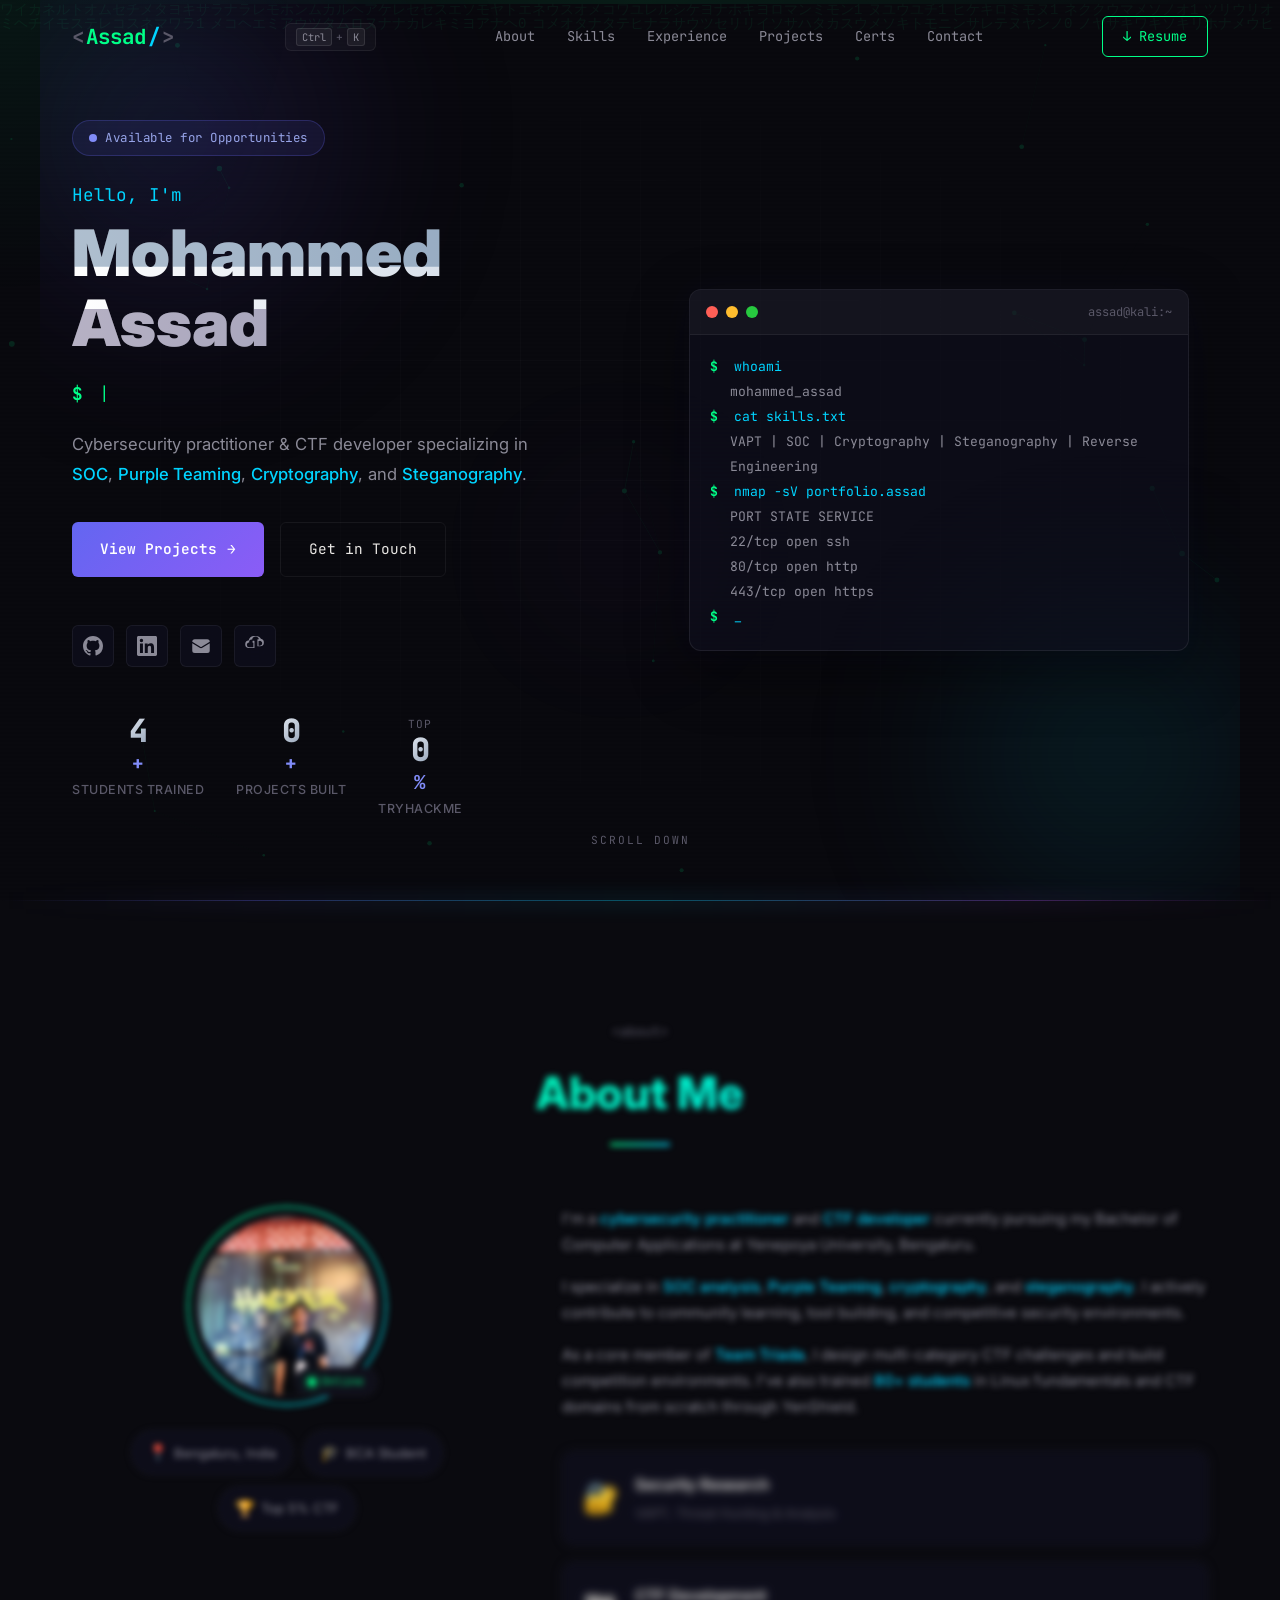
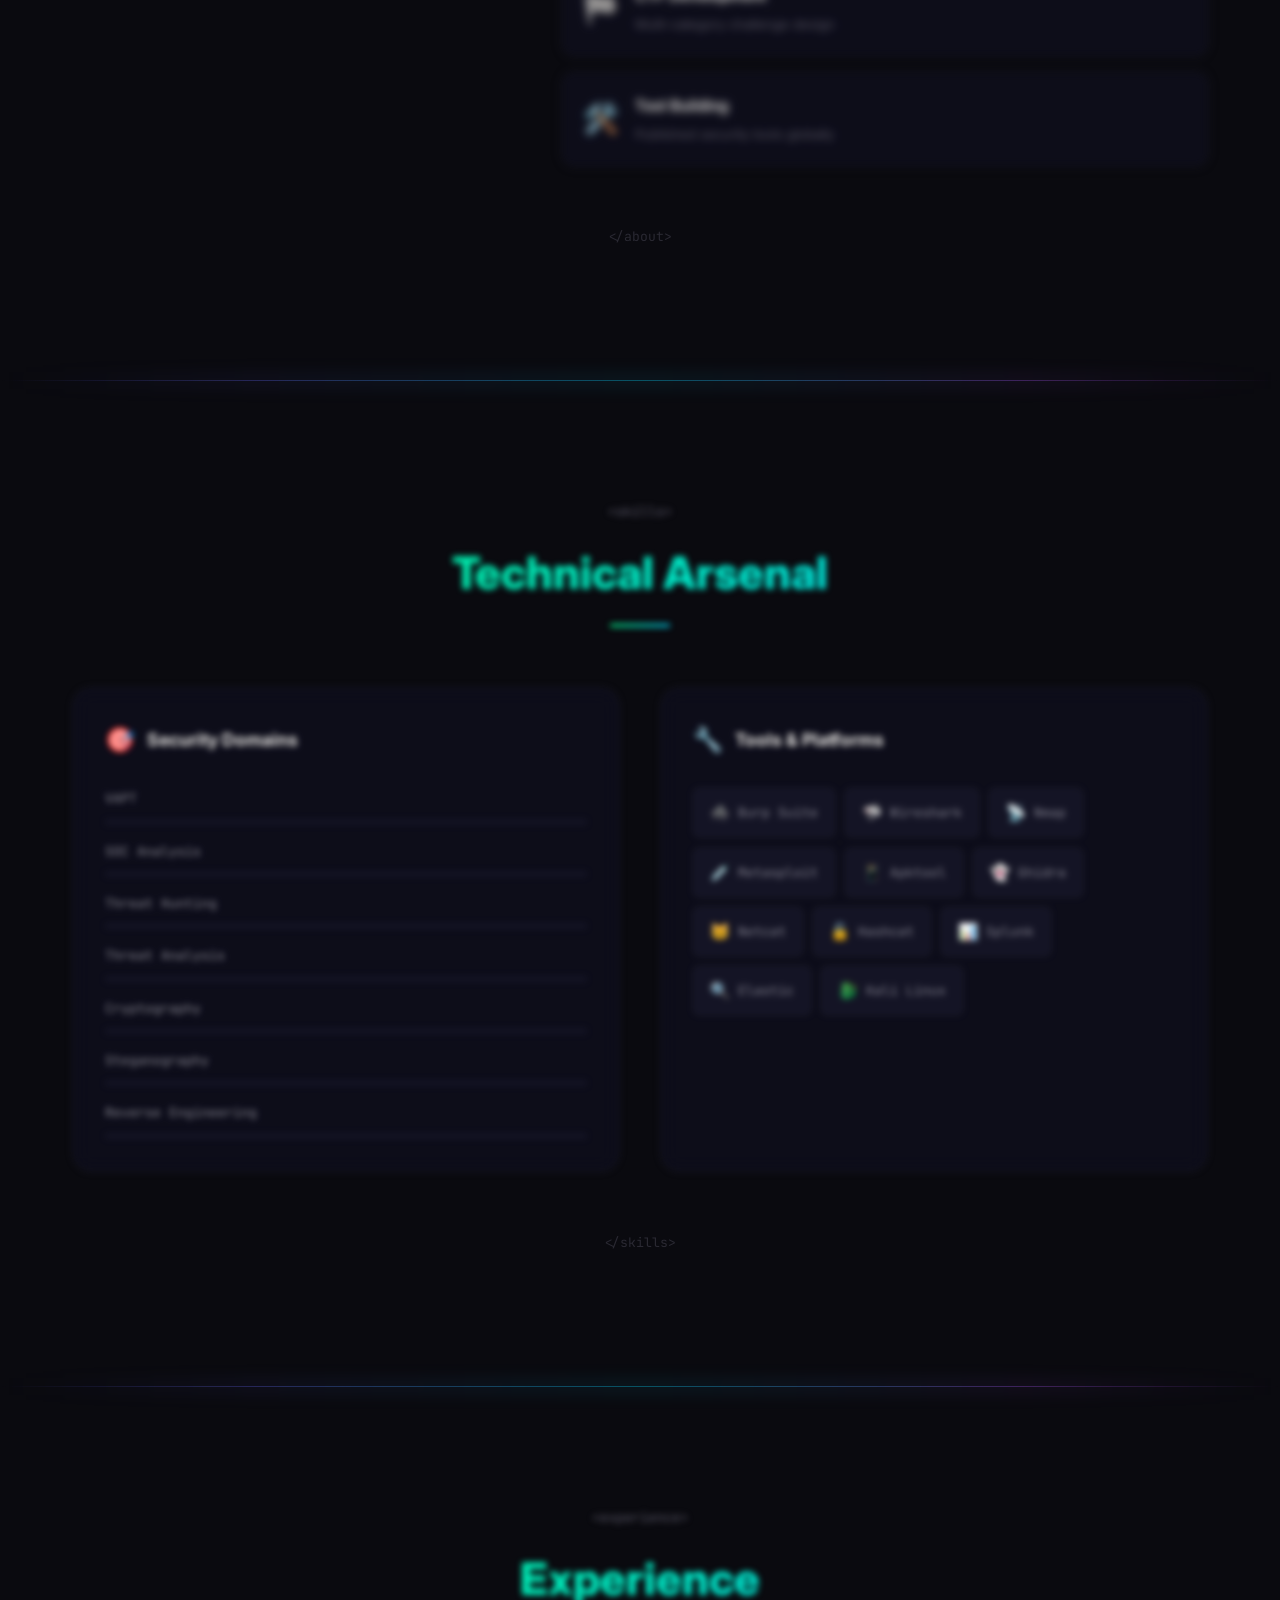
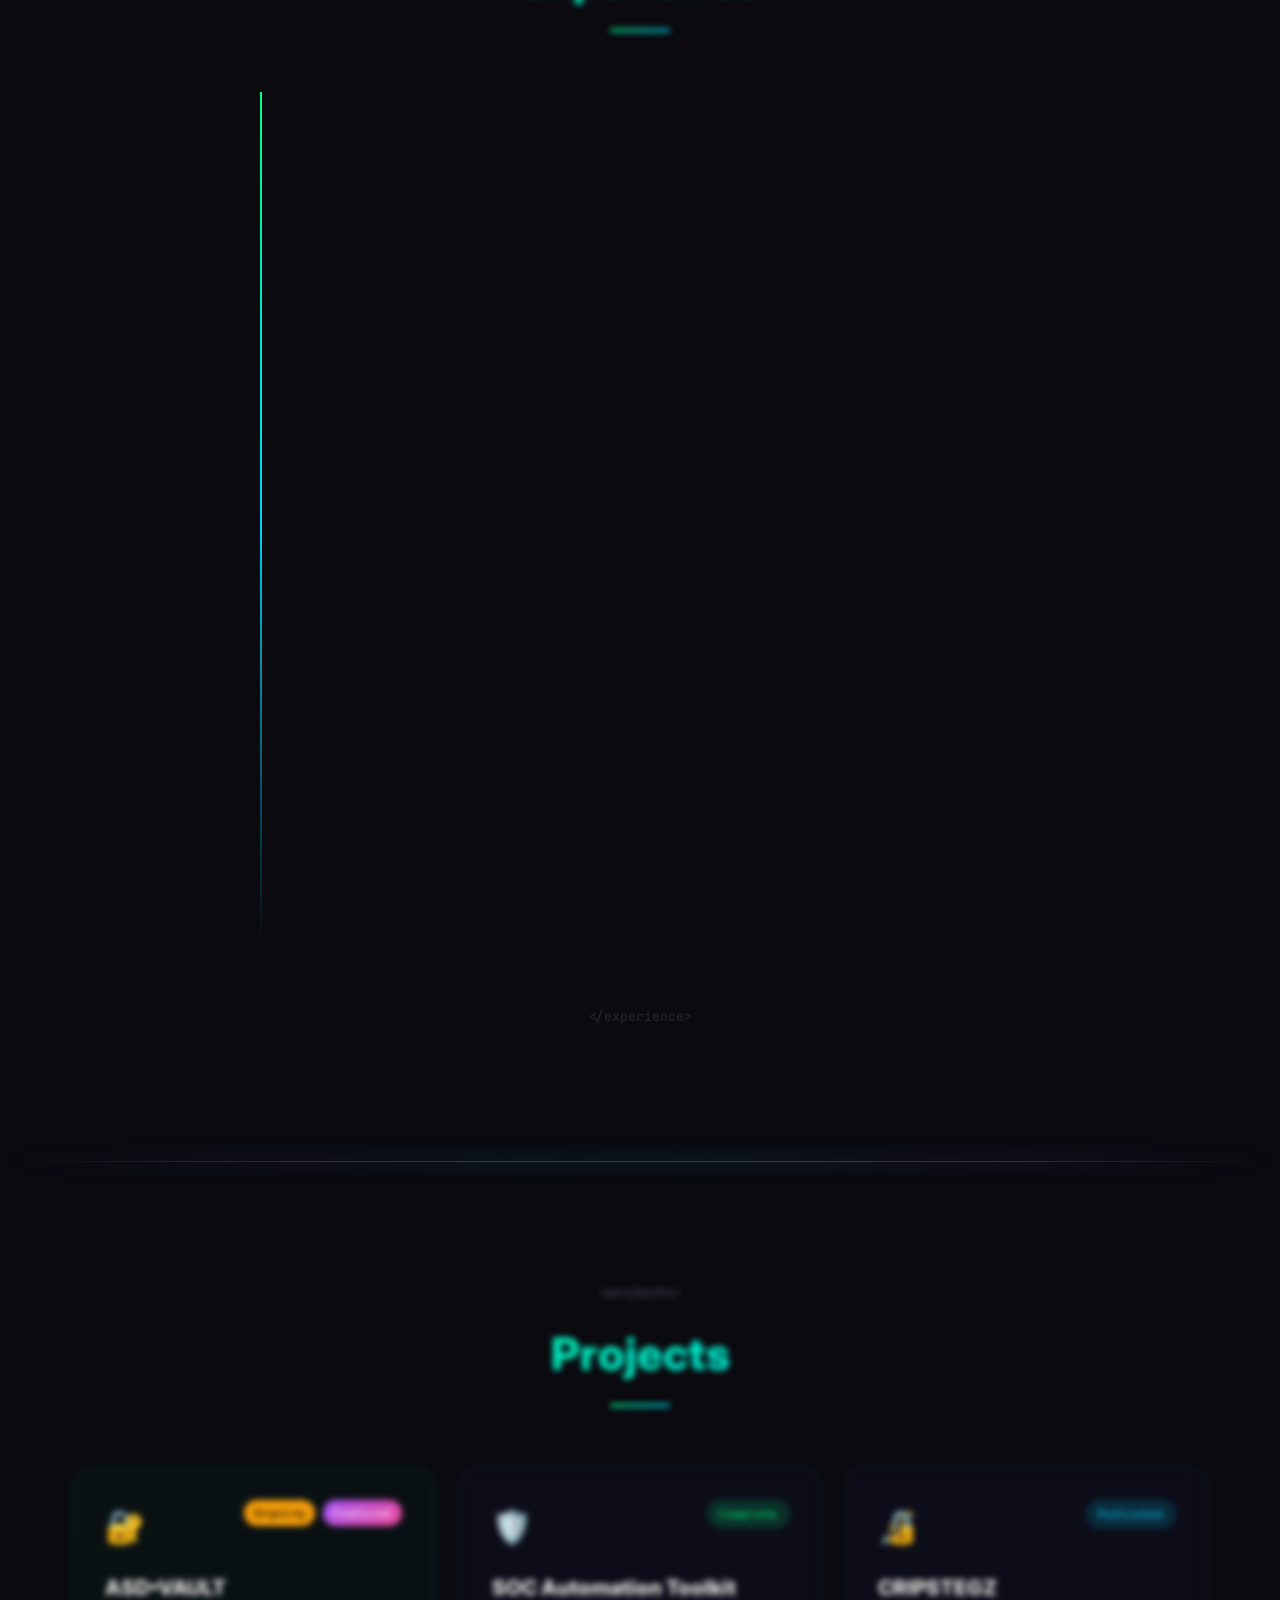
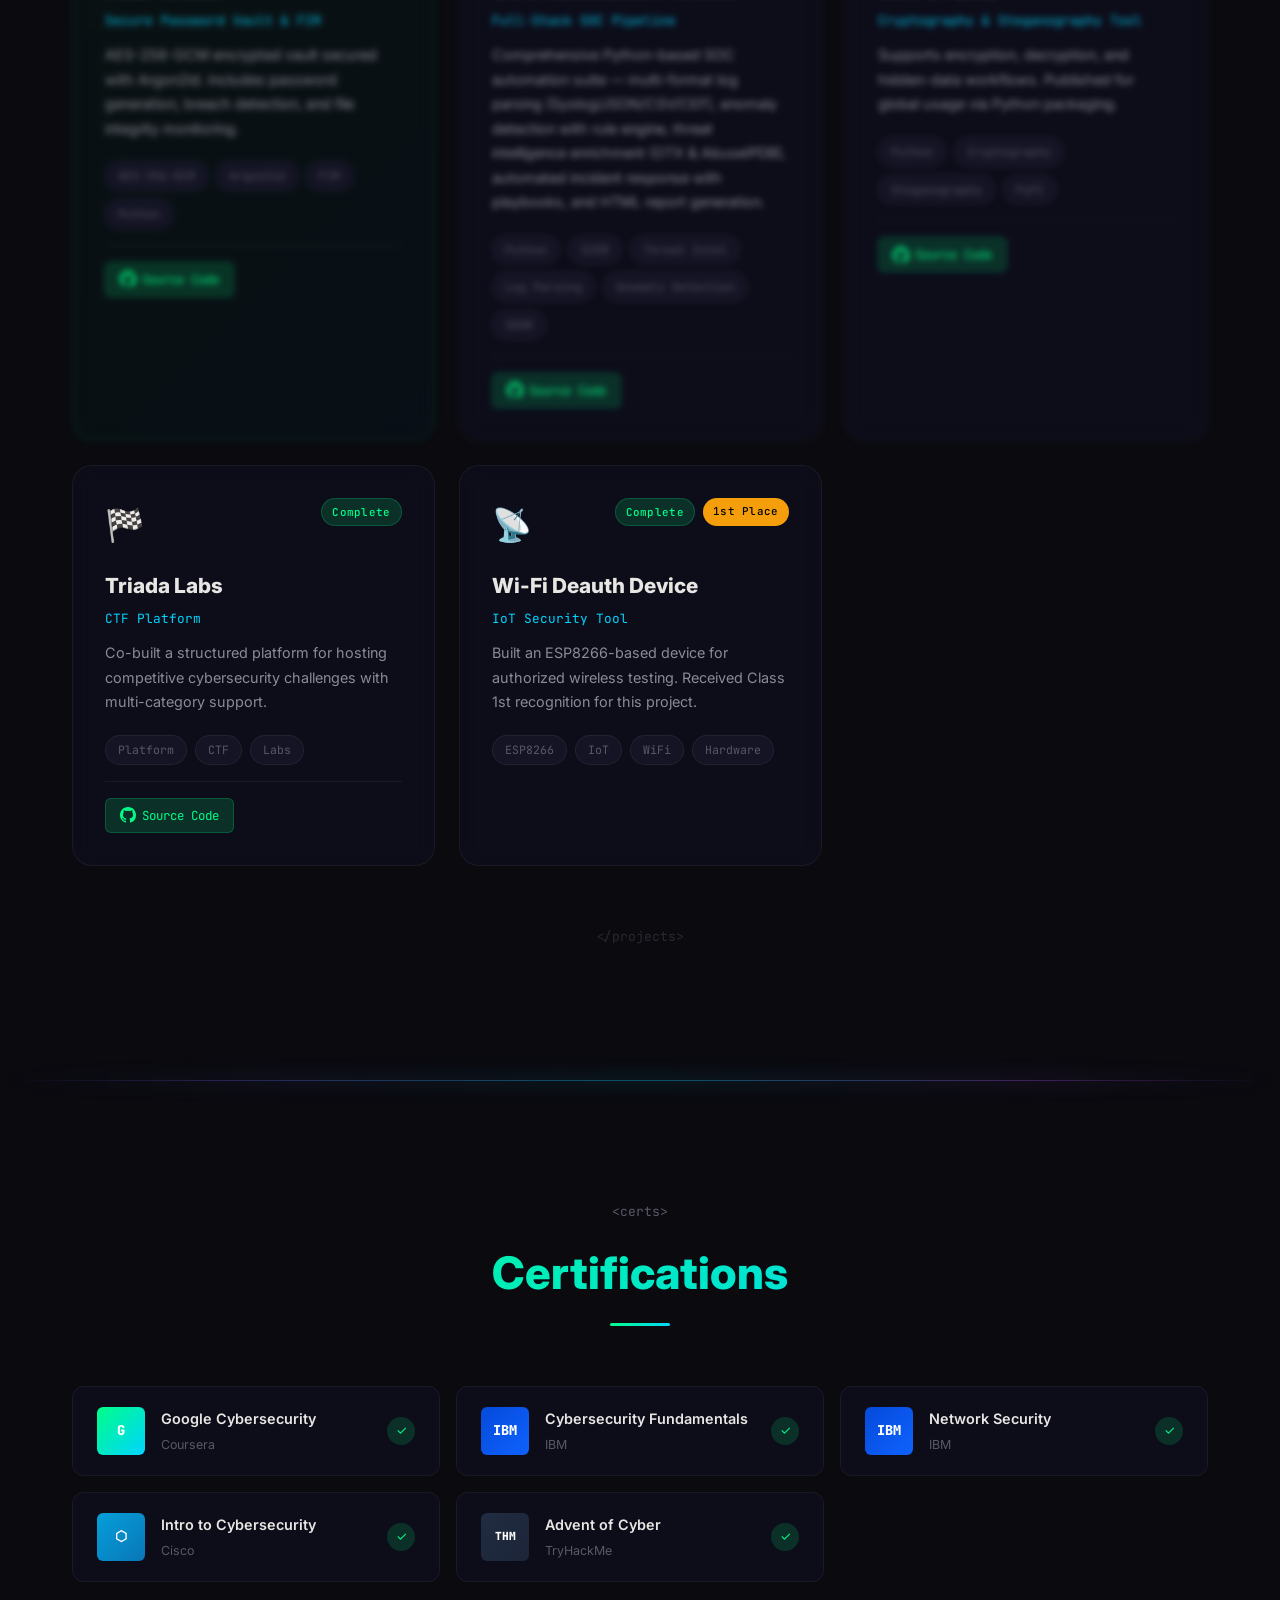
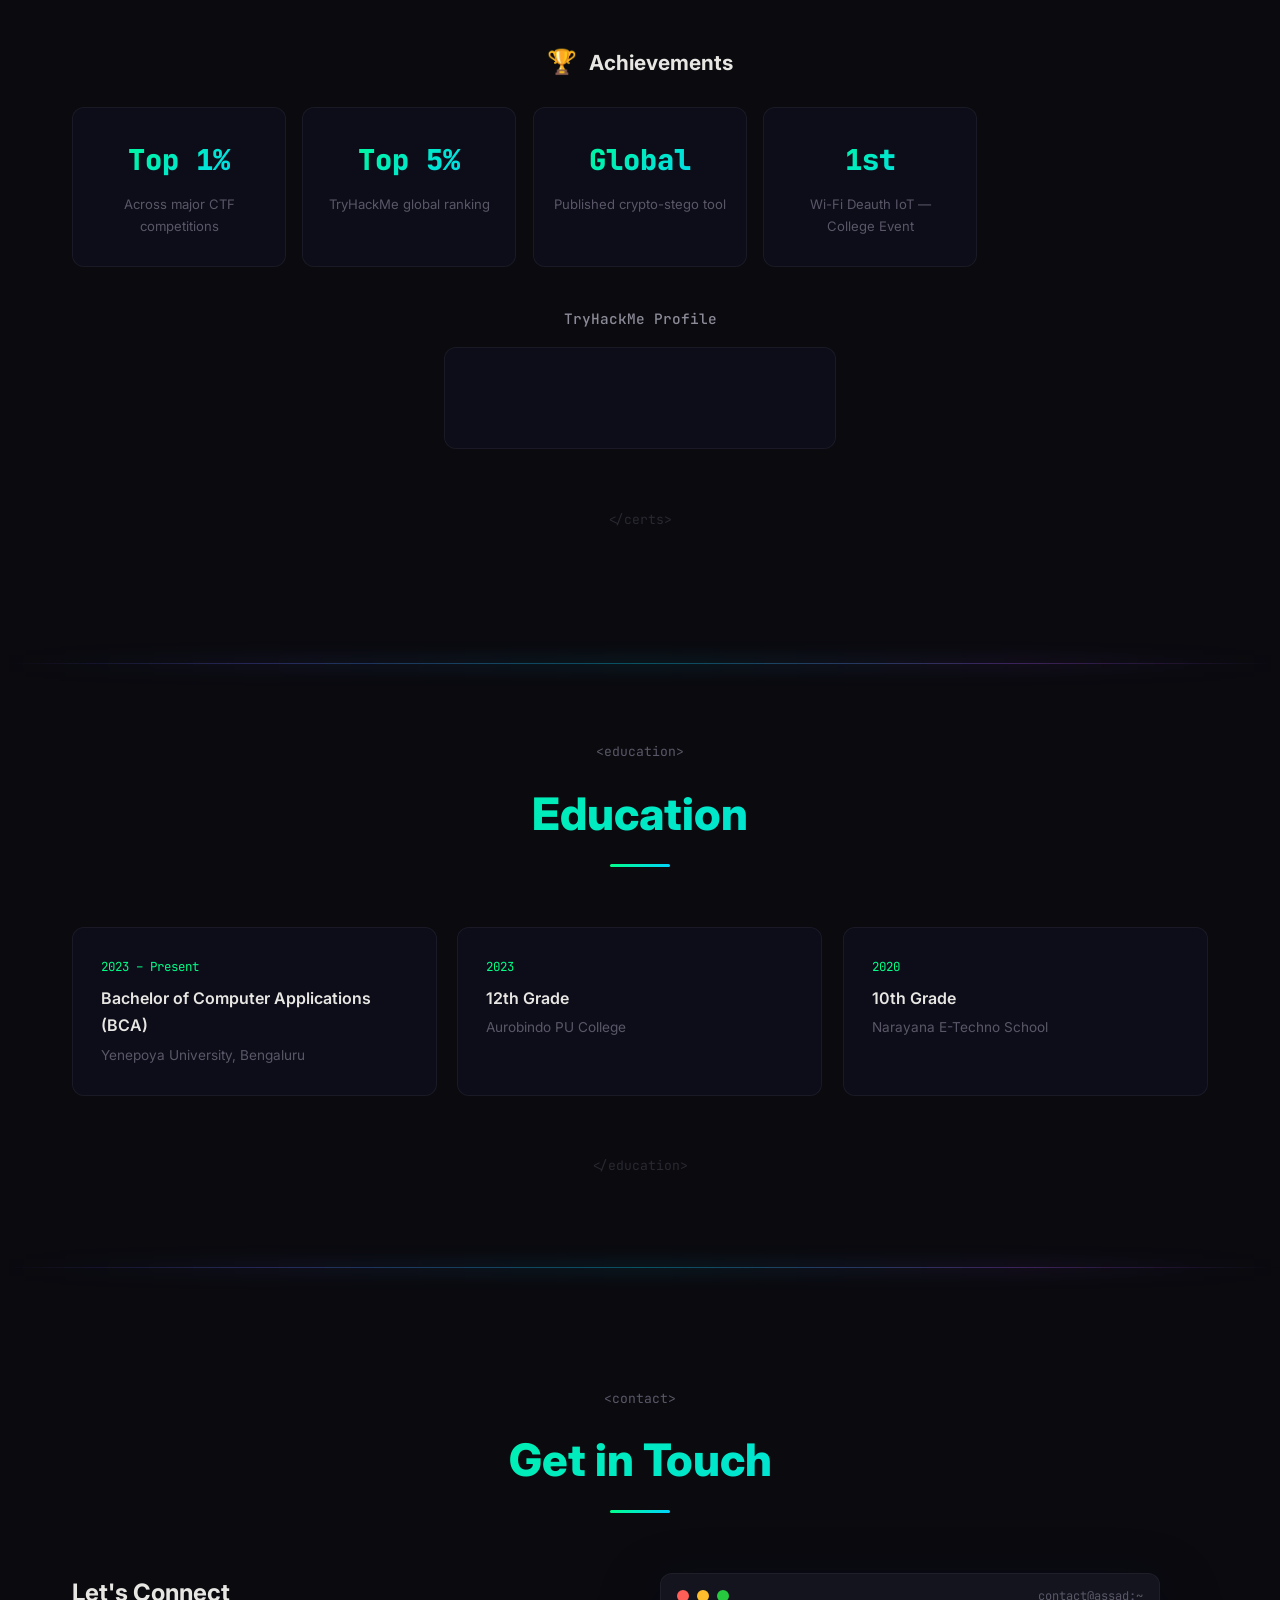
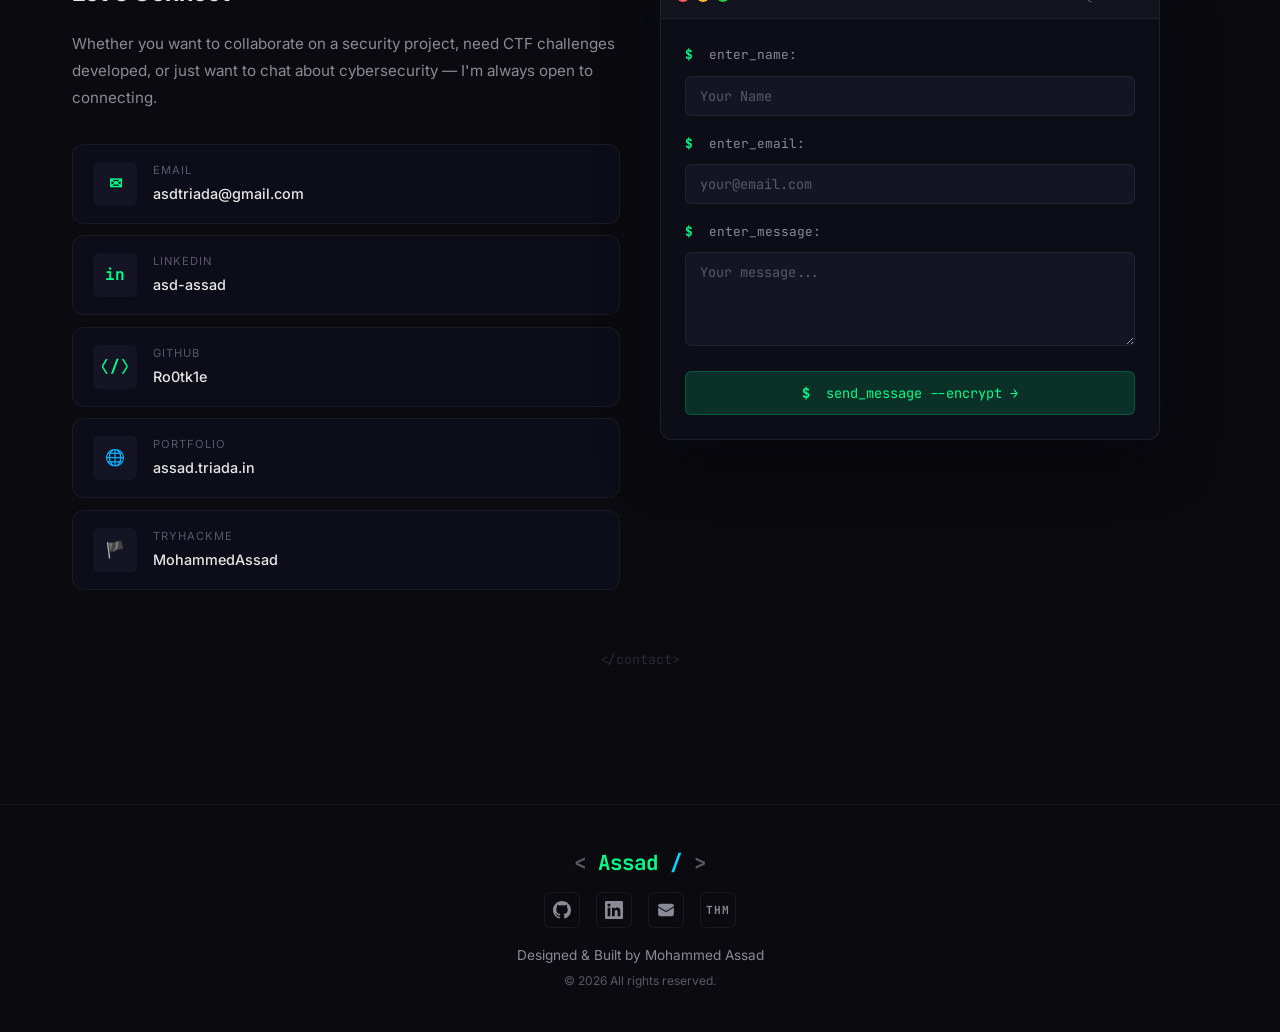
==== commit bcda5854: "Change class name for download resume link" ====
--- a/index.html
+++ b/index.html
@@ -127,7 +127,7 @@
         <a href="#projects" class="mobile-link">Projects</a>
         <a href="#certifications" class="mobile-link">Certs</a>
         <a href="#contact" class="mobile-link">Contact</a>
-        <a href="Mohammed_Assadresume_.pdf" download class="mobile-cta">↓ Download Resume</a>
+        <a href="Mohammed_Assadresume_.pdf" download class="nav-cta">↓ Download Resume</a>
     </div>
 
     <!-- Hero Section -->
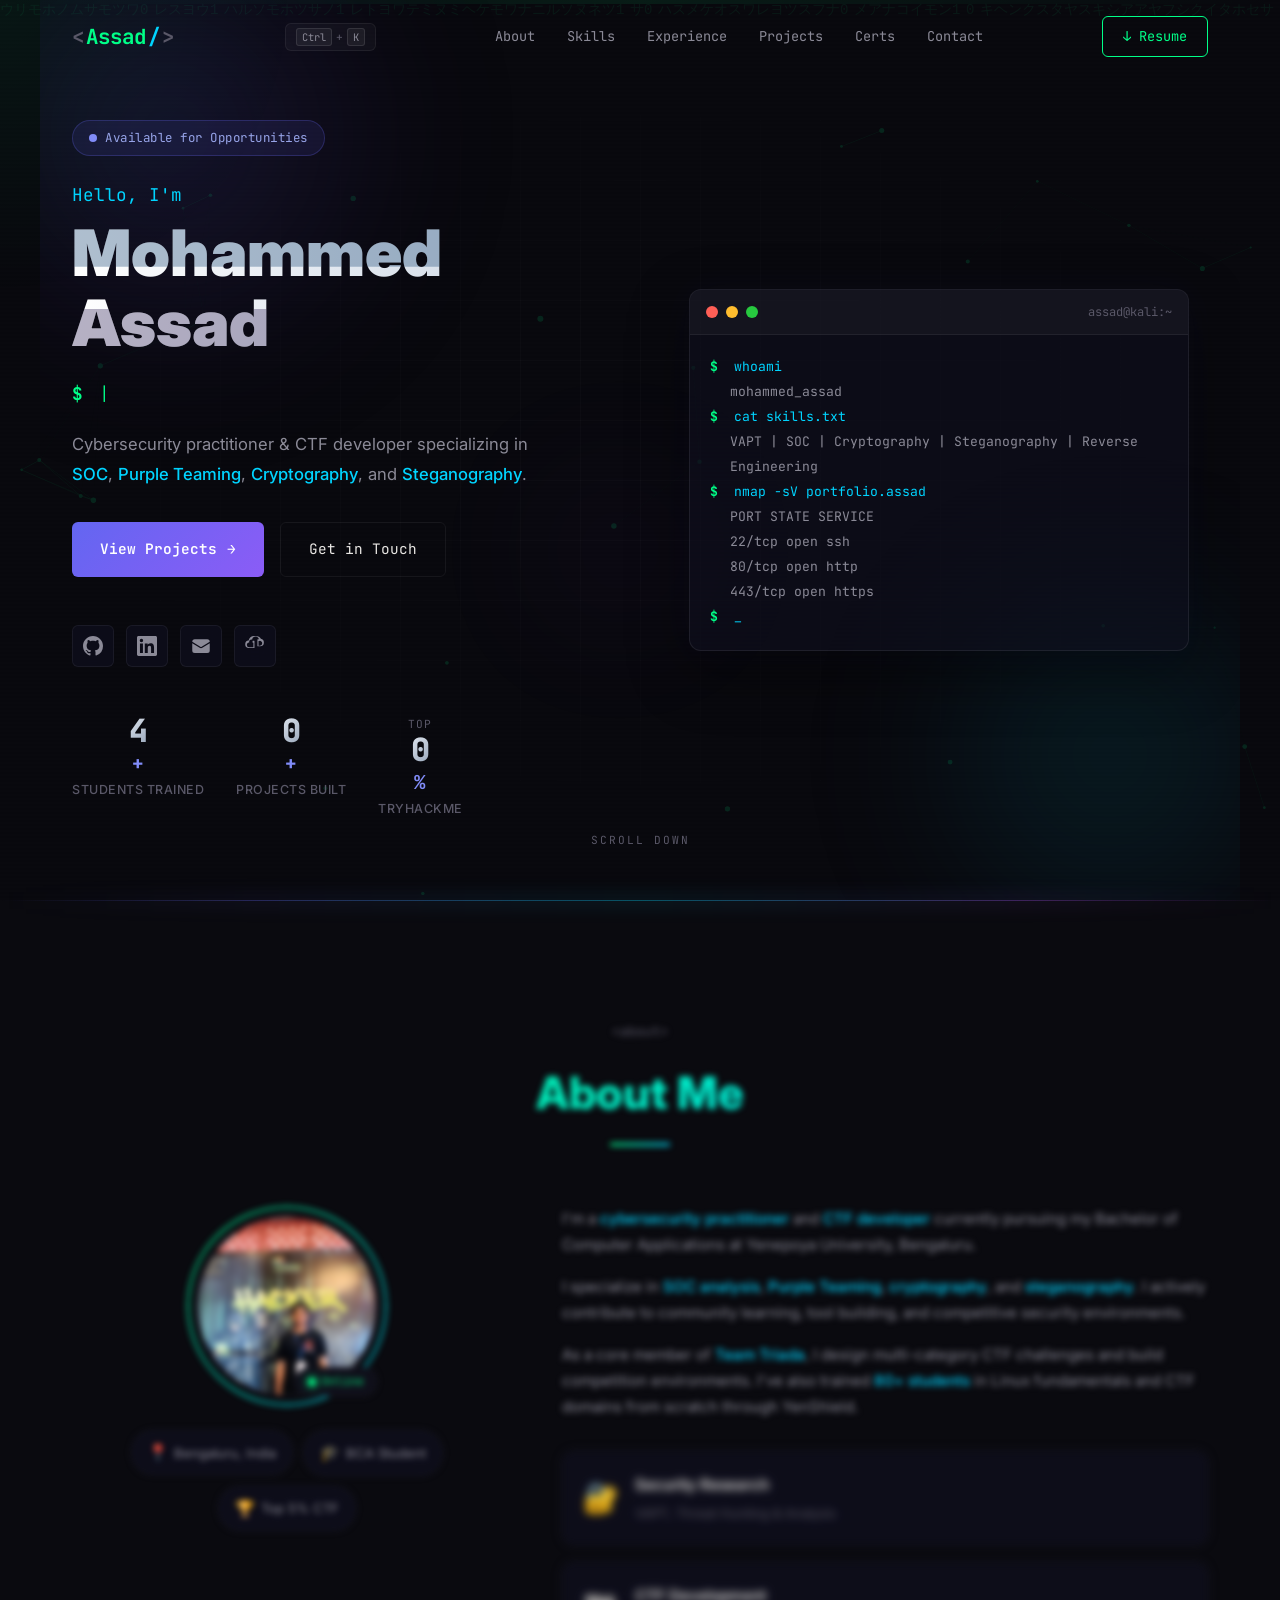
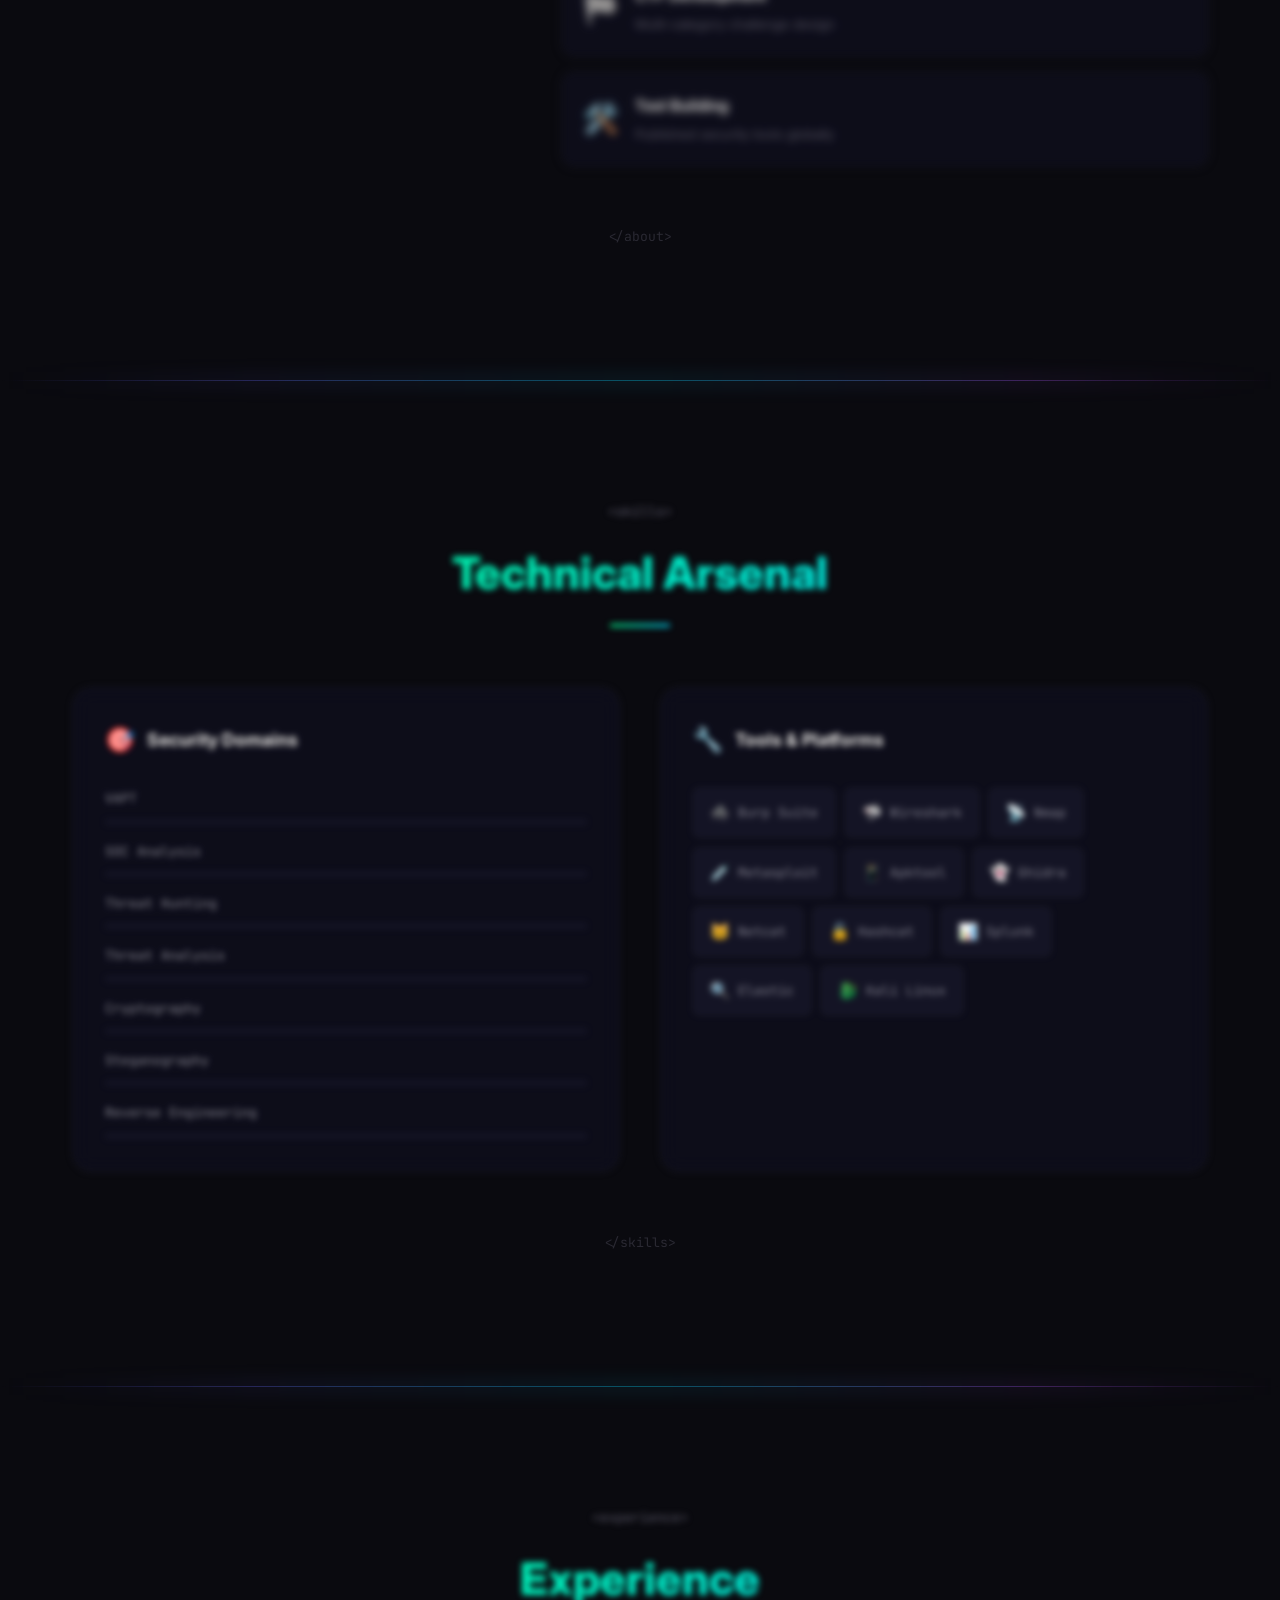
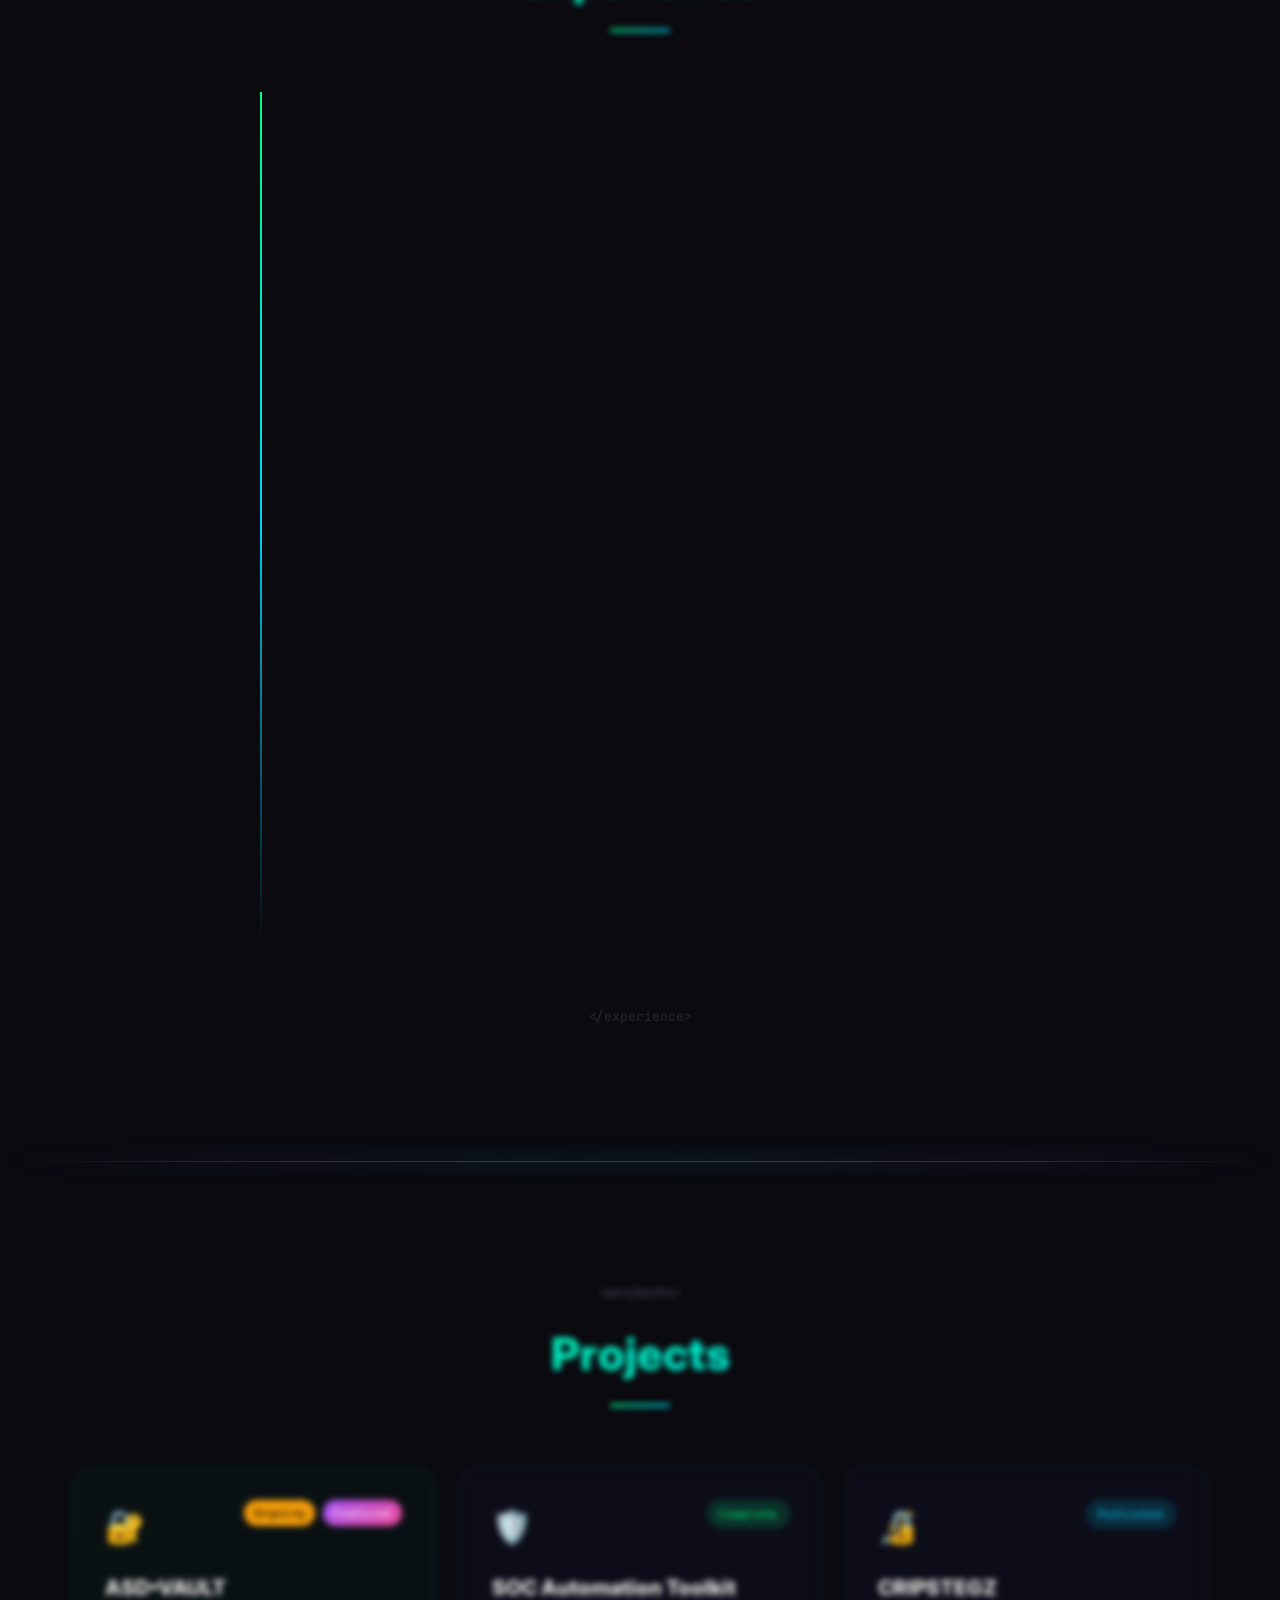
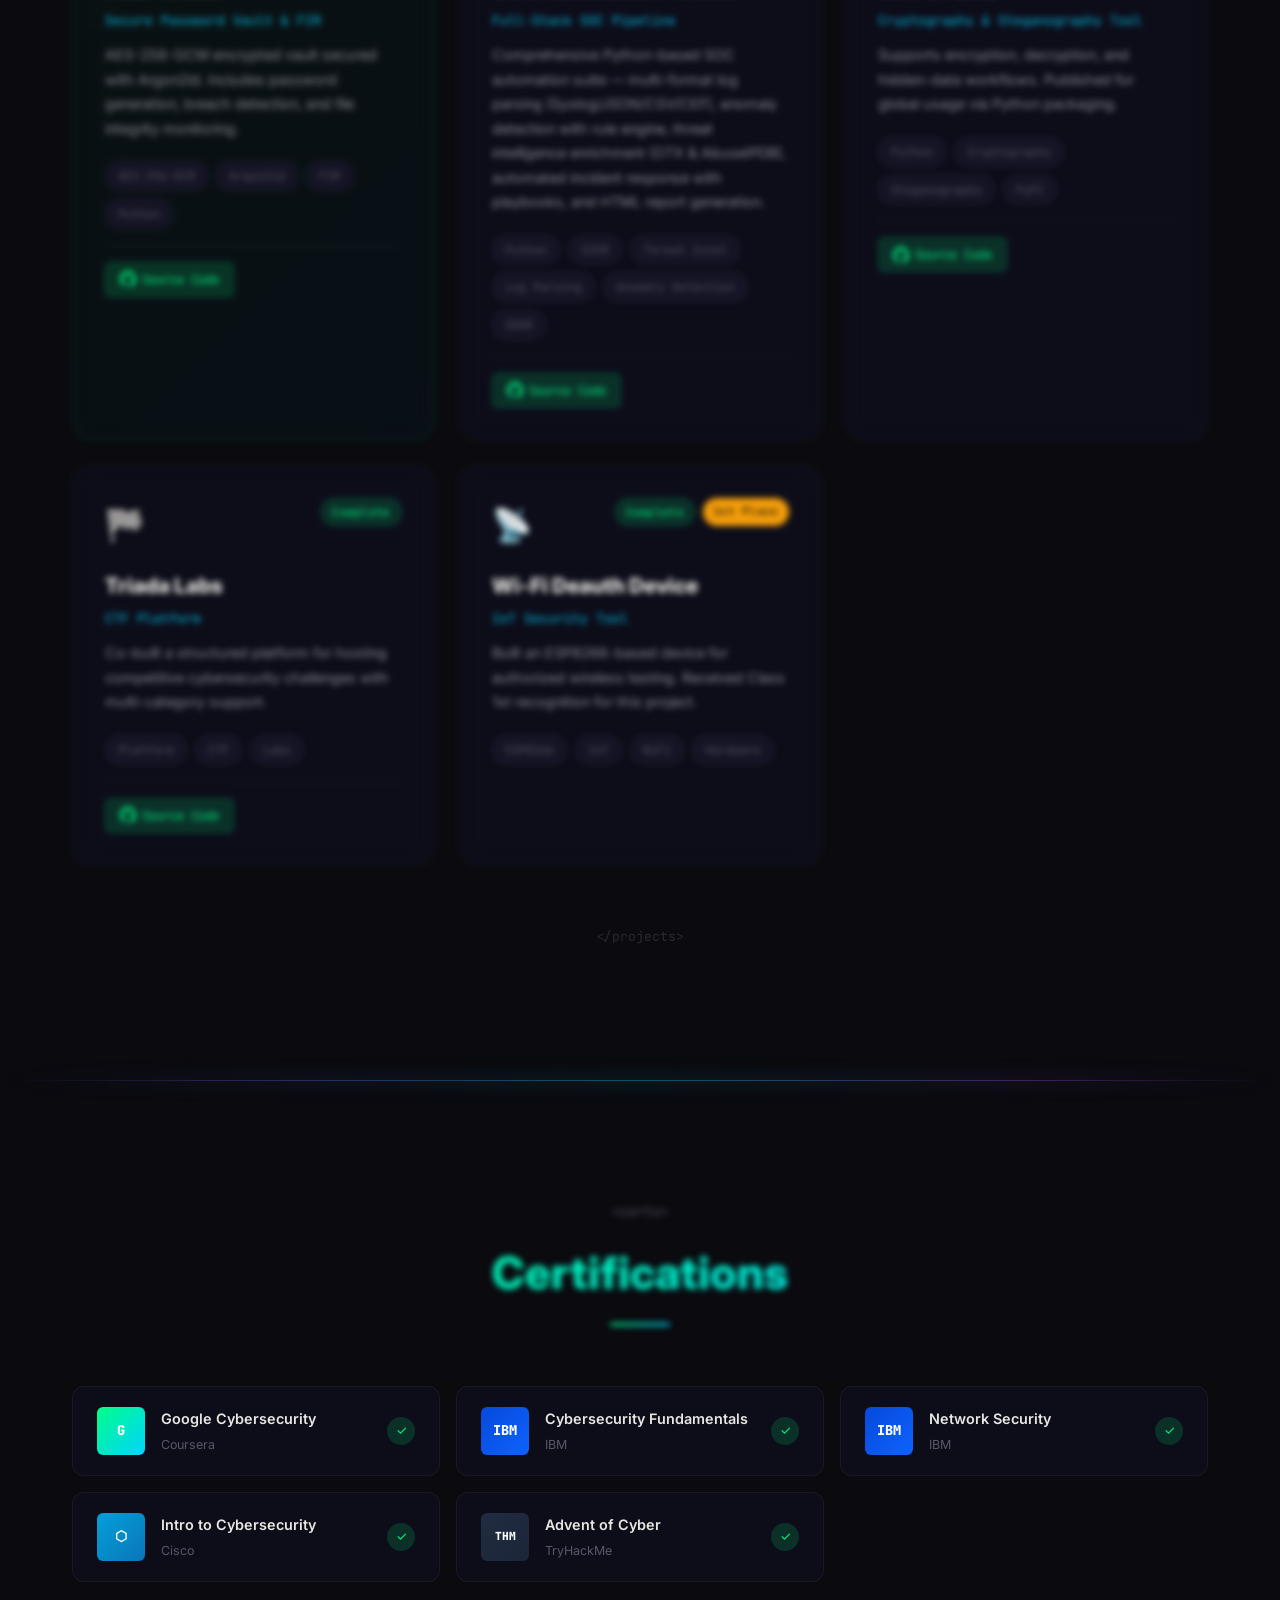
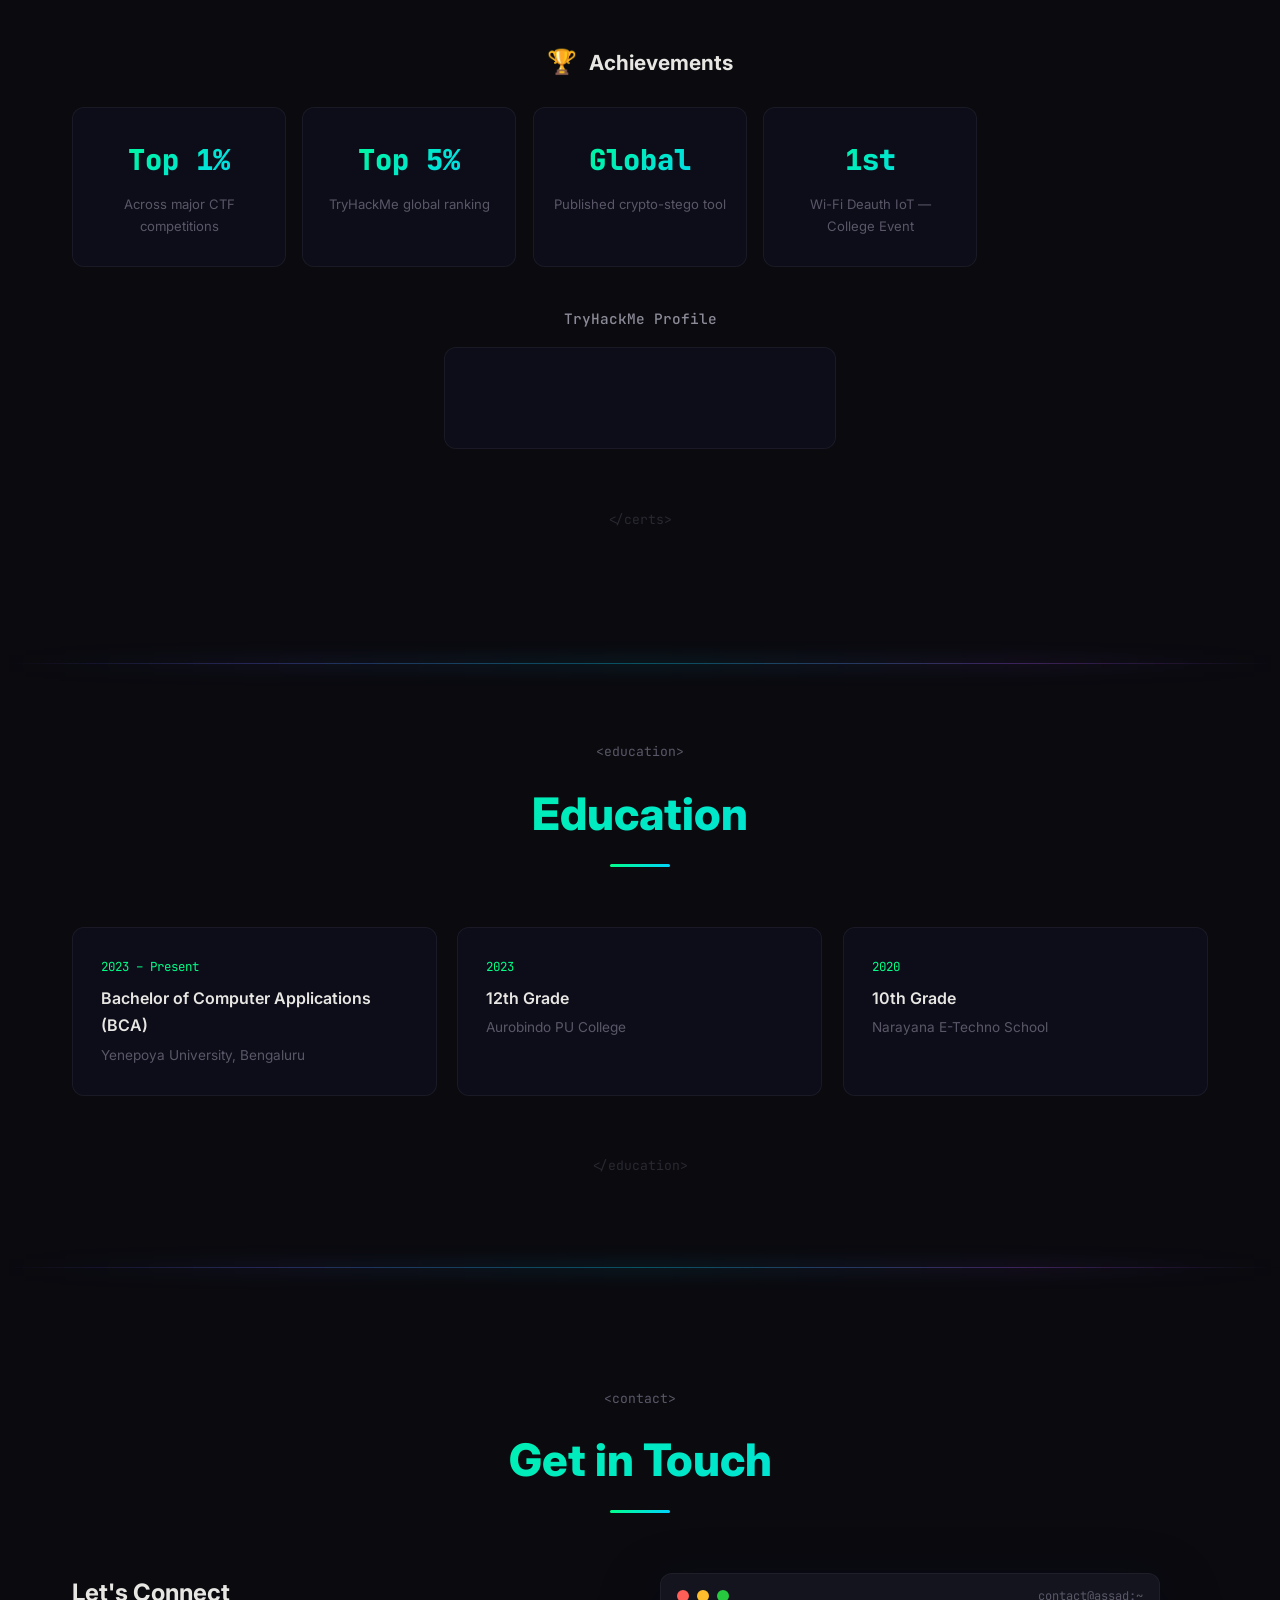
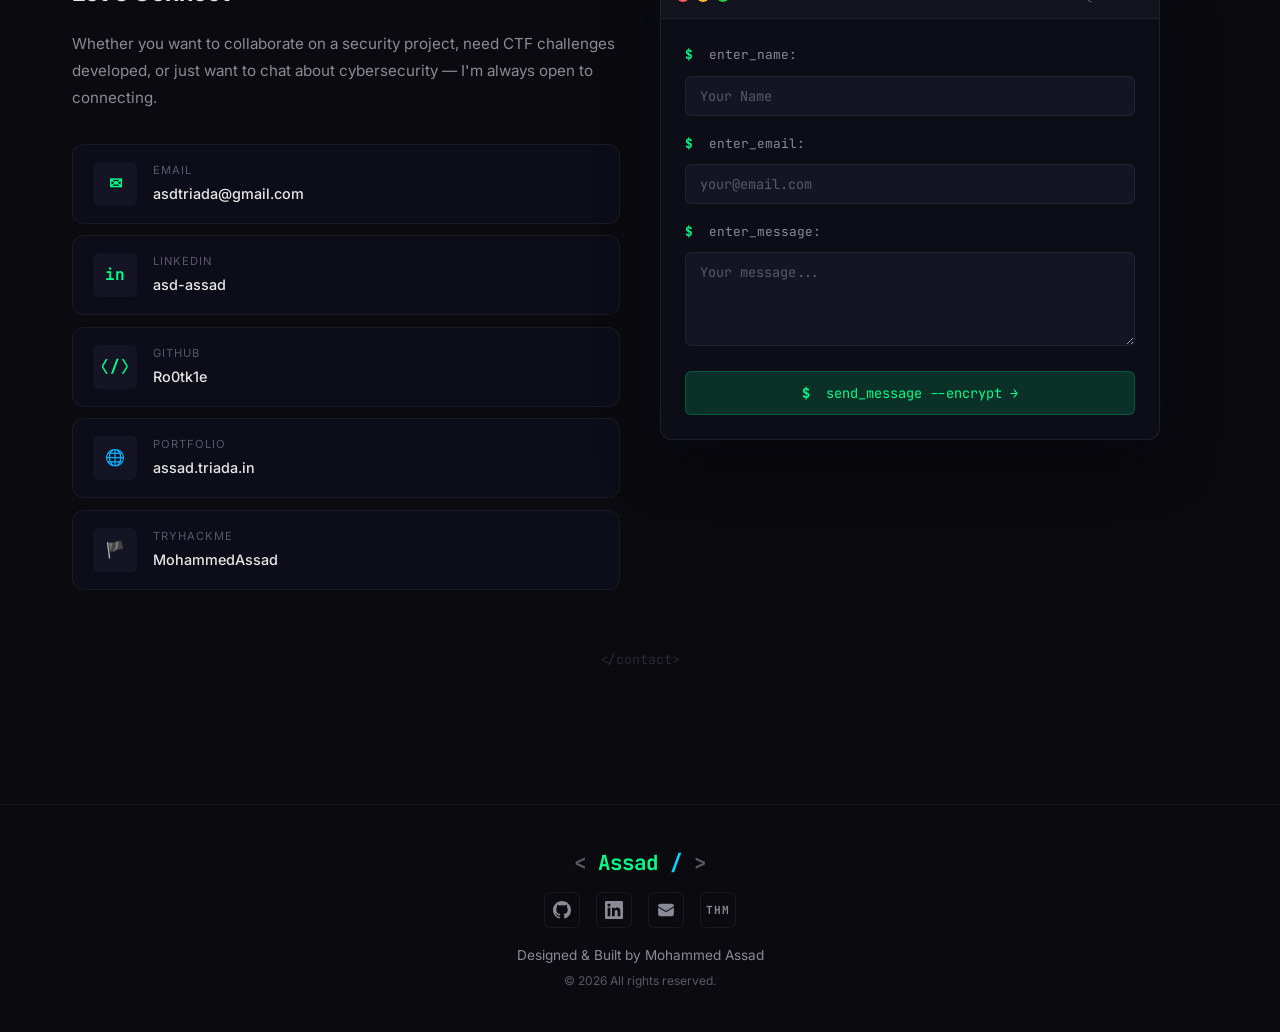
==== commit 7b088ce5: "Update index.html" ====
--- a/index.html
+++ b/index.html
@@ -110,7 +110,7 @@
                 <a href="#certifications" class="nav-link" data-section="certifications">Certs</a>
                 <a href="#contact" class="nav-link" data-section="contact">Contact</a>
             </div>
-            <a href="M_Assadresume_.pdf" download class="nav-cta">
+            <a href="Mohammed_Assadresume_.pdf" download class="nav-cta">
                 <span class="cta-icon">↓</span> Resume
             </a>
             <button class="nav-hamburger" id="hamburger" aria-label="Toggle menu">
@@ -127,7 +127,7 @@
         <a href="#projects" class="mobile-link">Projects</a>
         <a href="#certifications" class="mobile-link">Certs</a>
         <a href="#contact" class="mobile-link">Contact</a>
-        <a href="Mohammed_Assadresume_.pdf" download class="nav-cta">↓ Download Resume</a>
+        <a href="Mohammed_Assadresume_.pdf" download class="mobile-cta">↓ Download Resume</a>
     </div>
 
     <!-- Hero Section -->
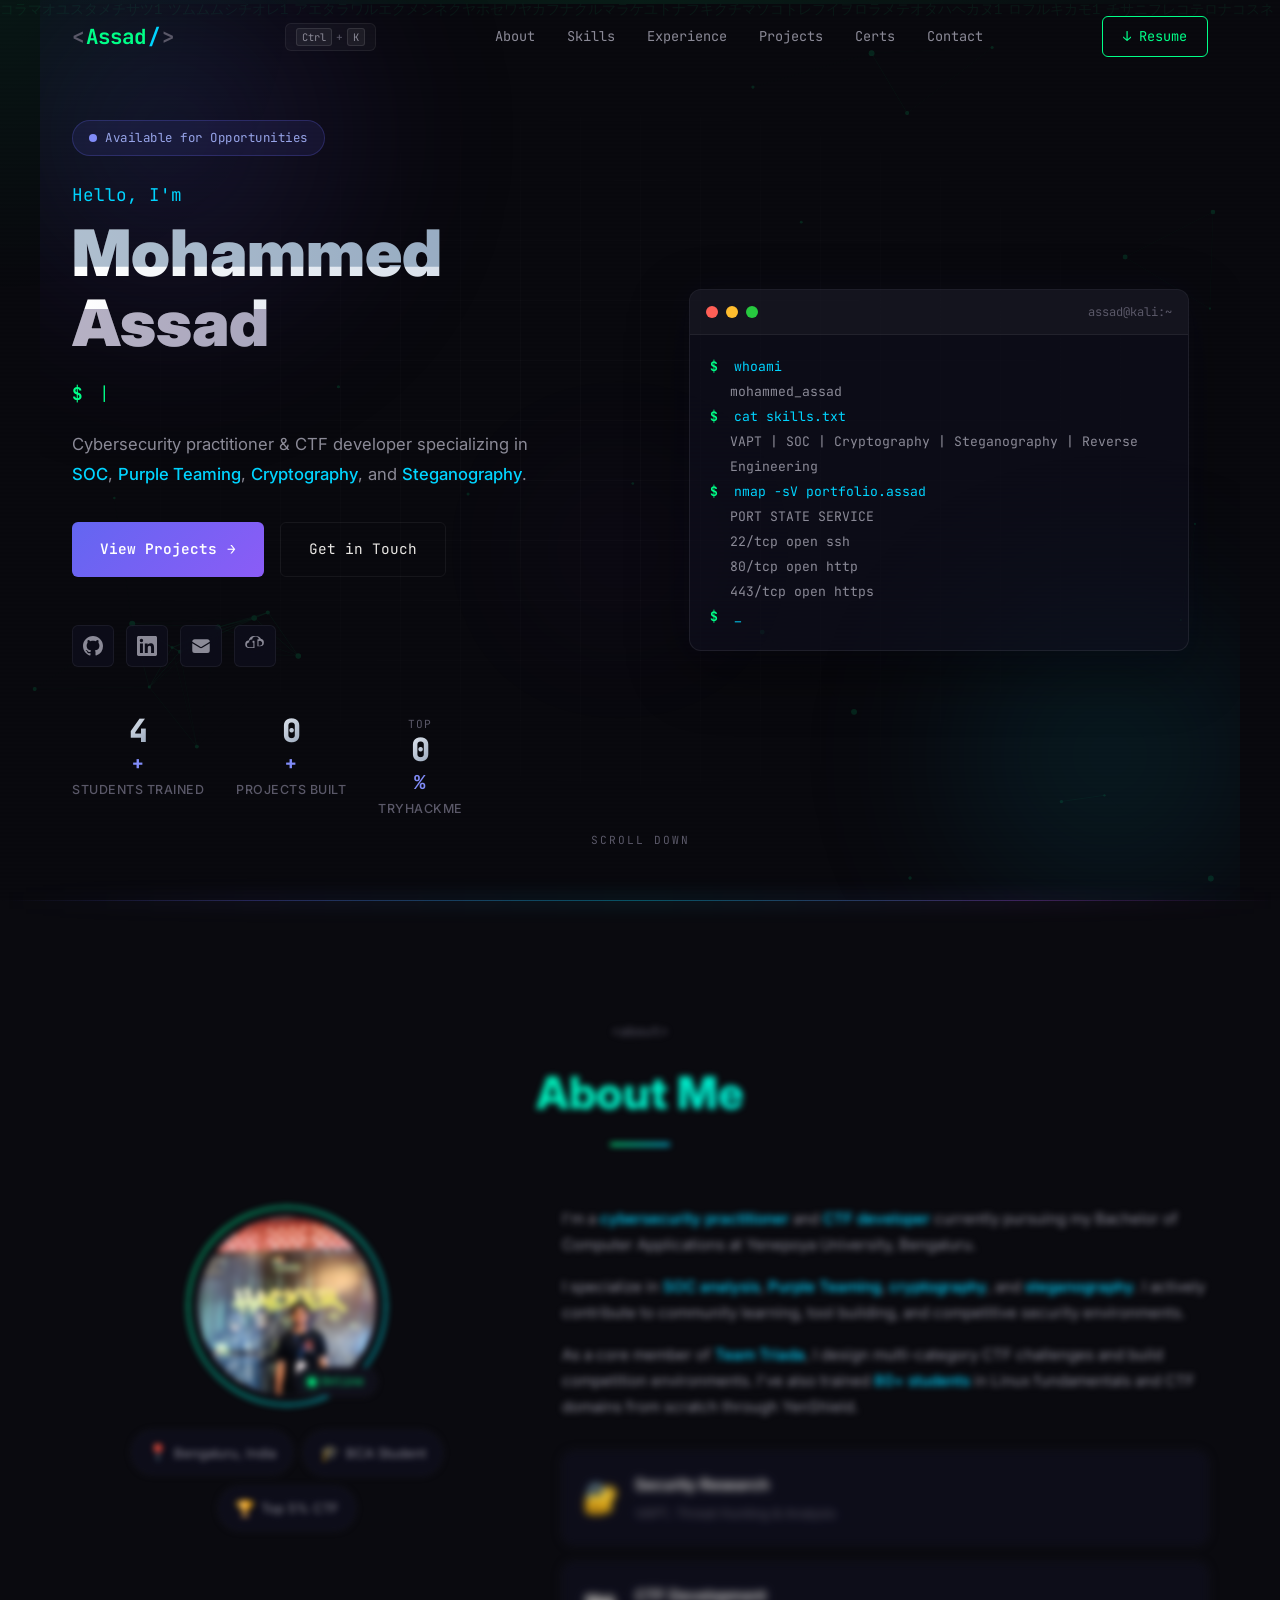
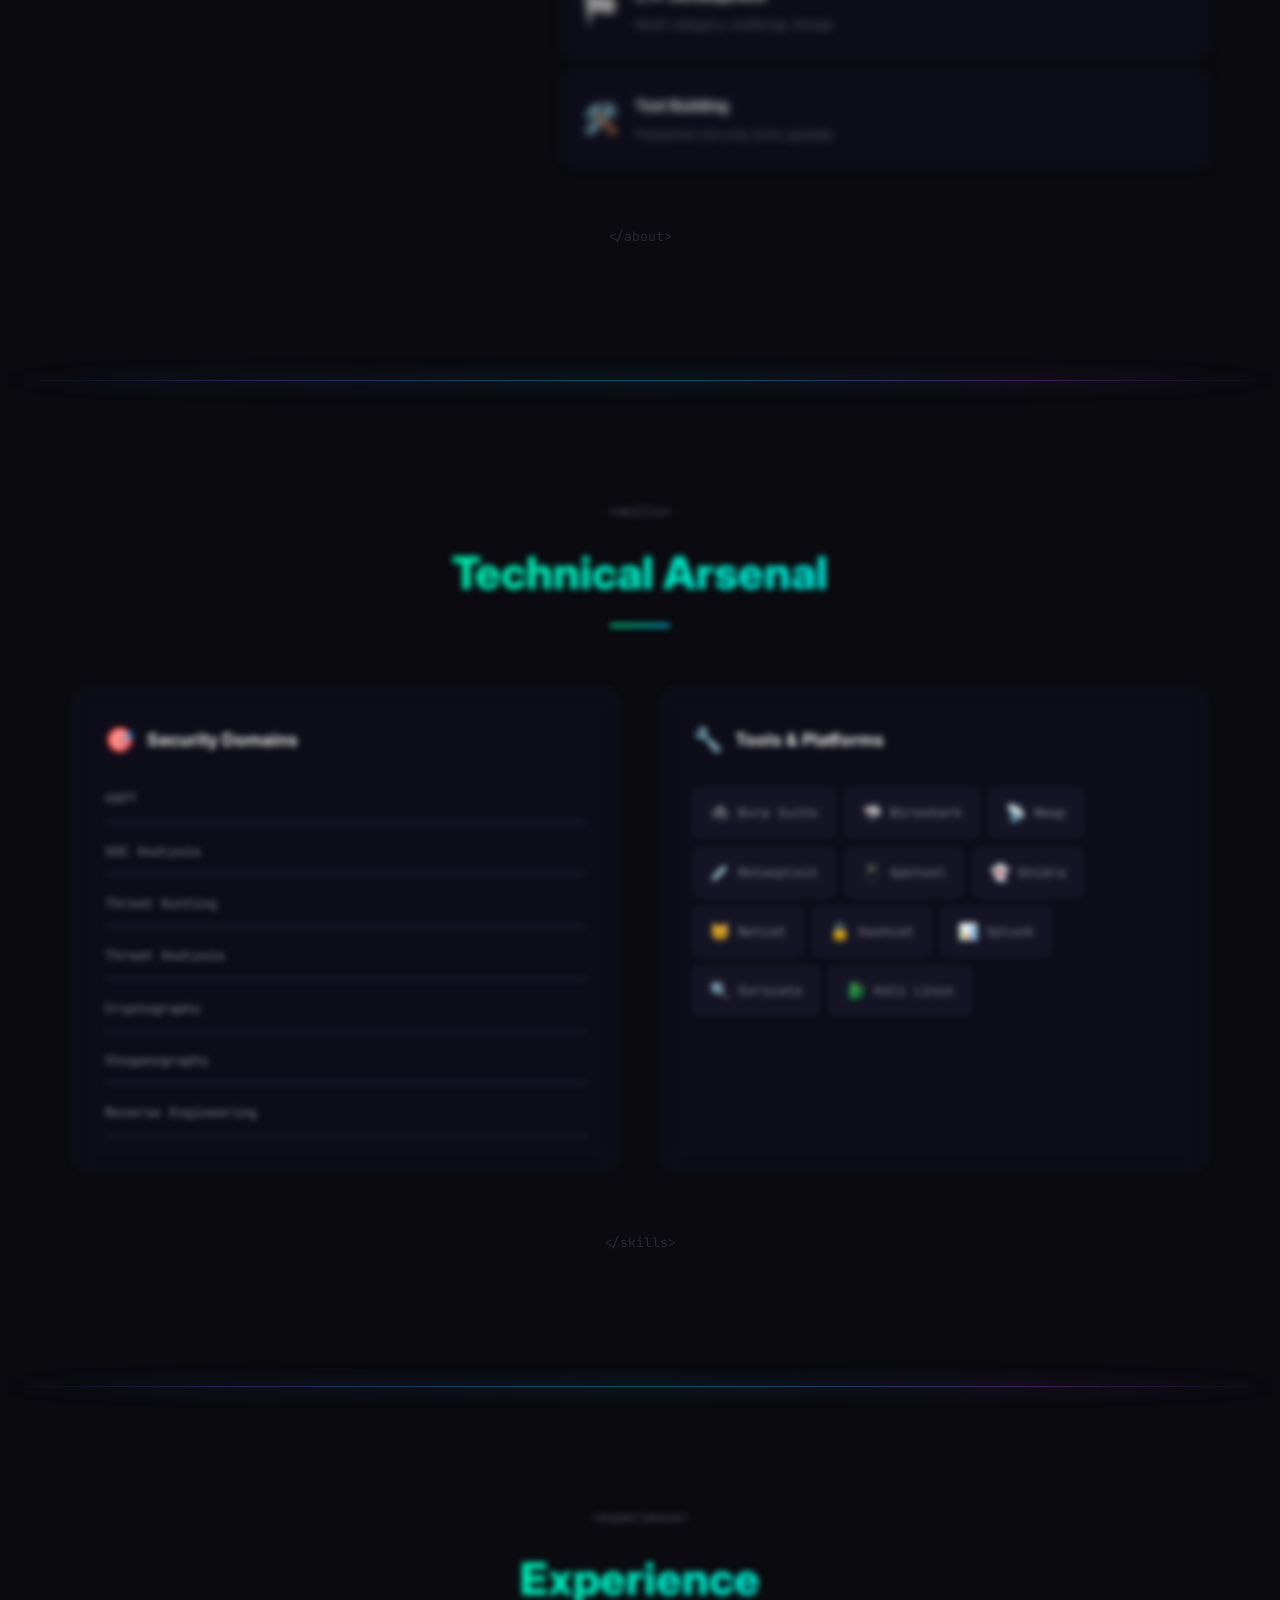
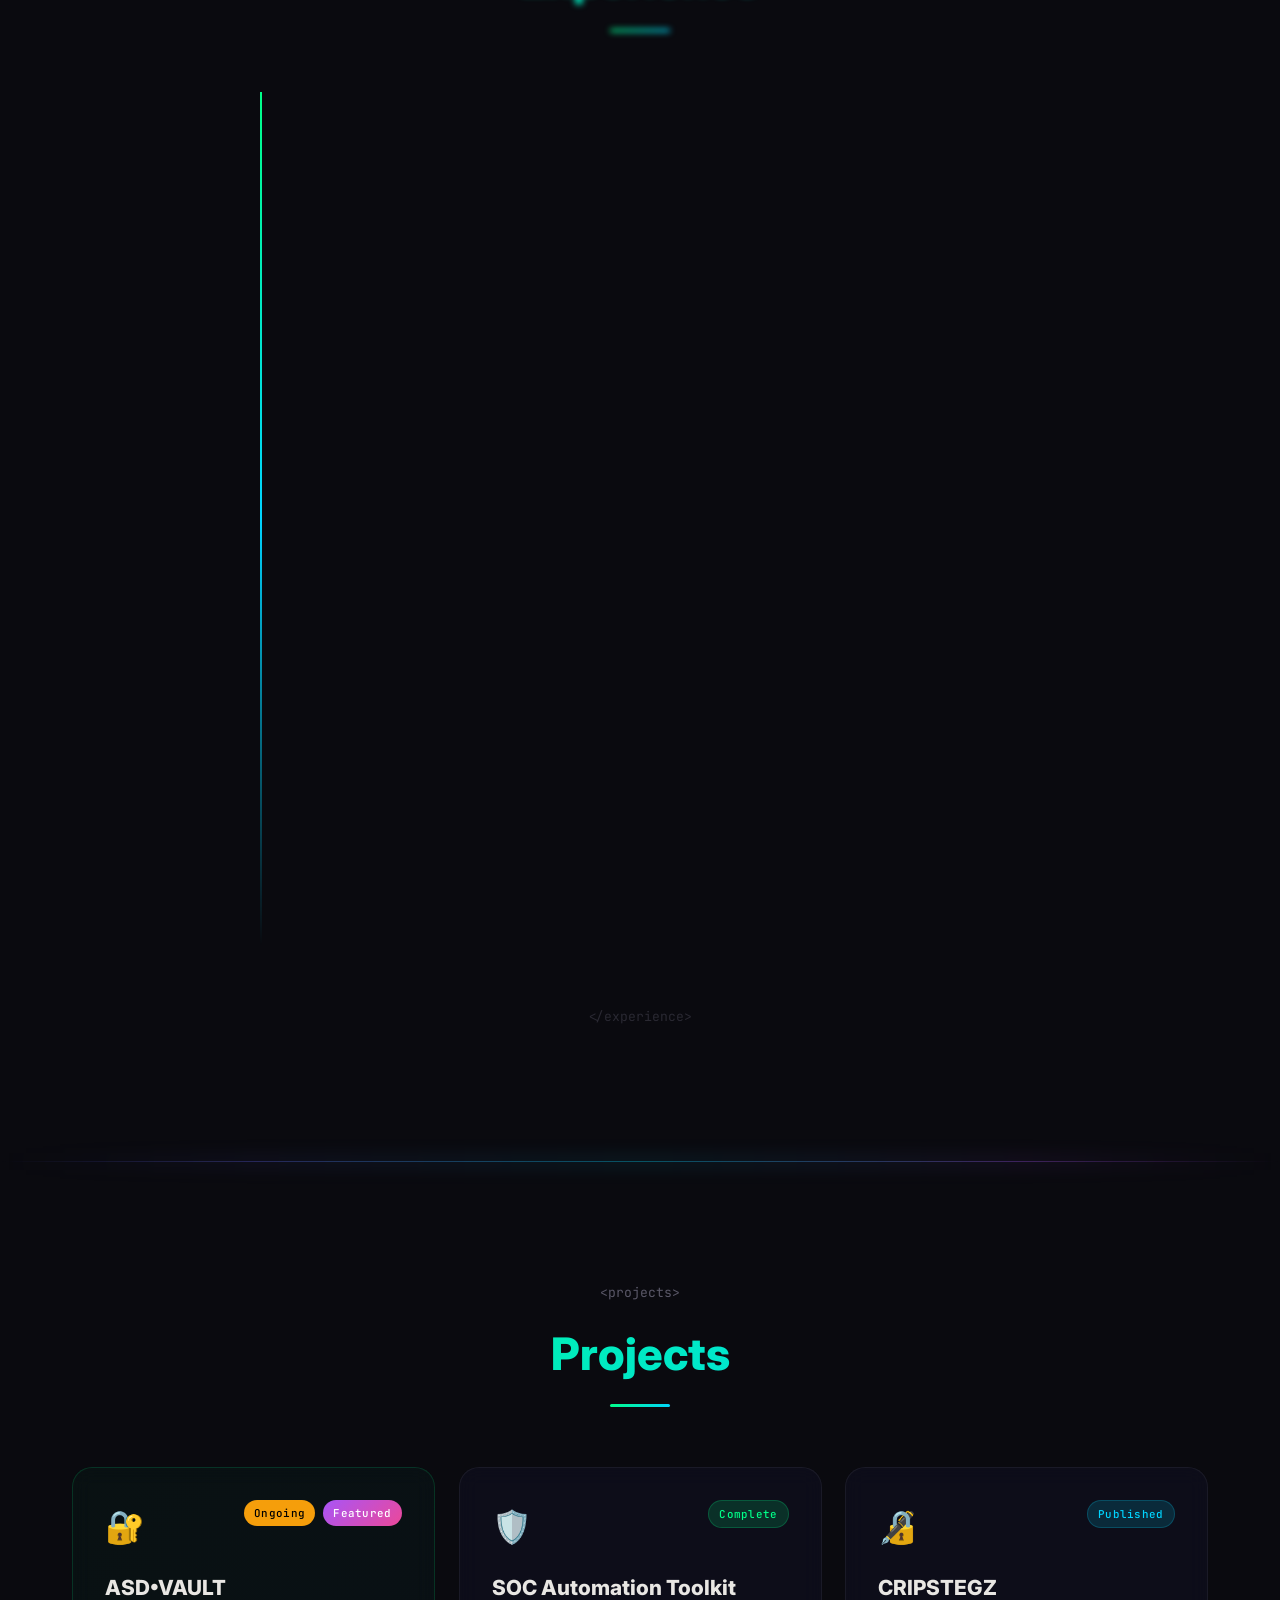
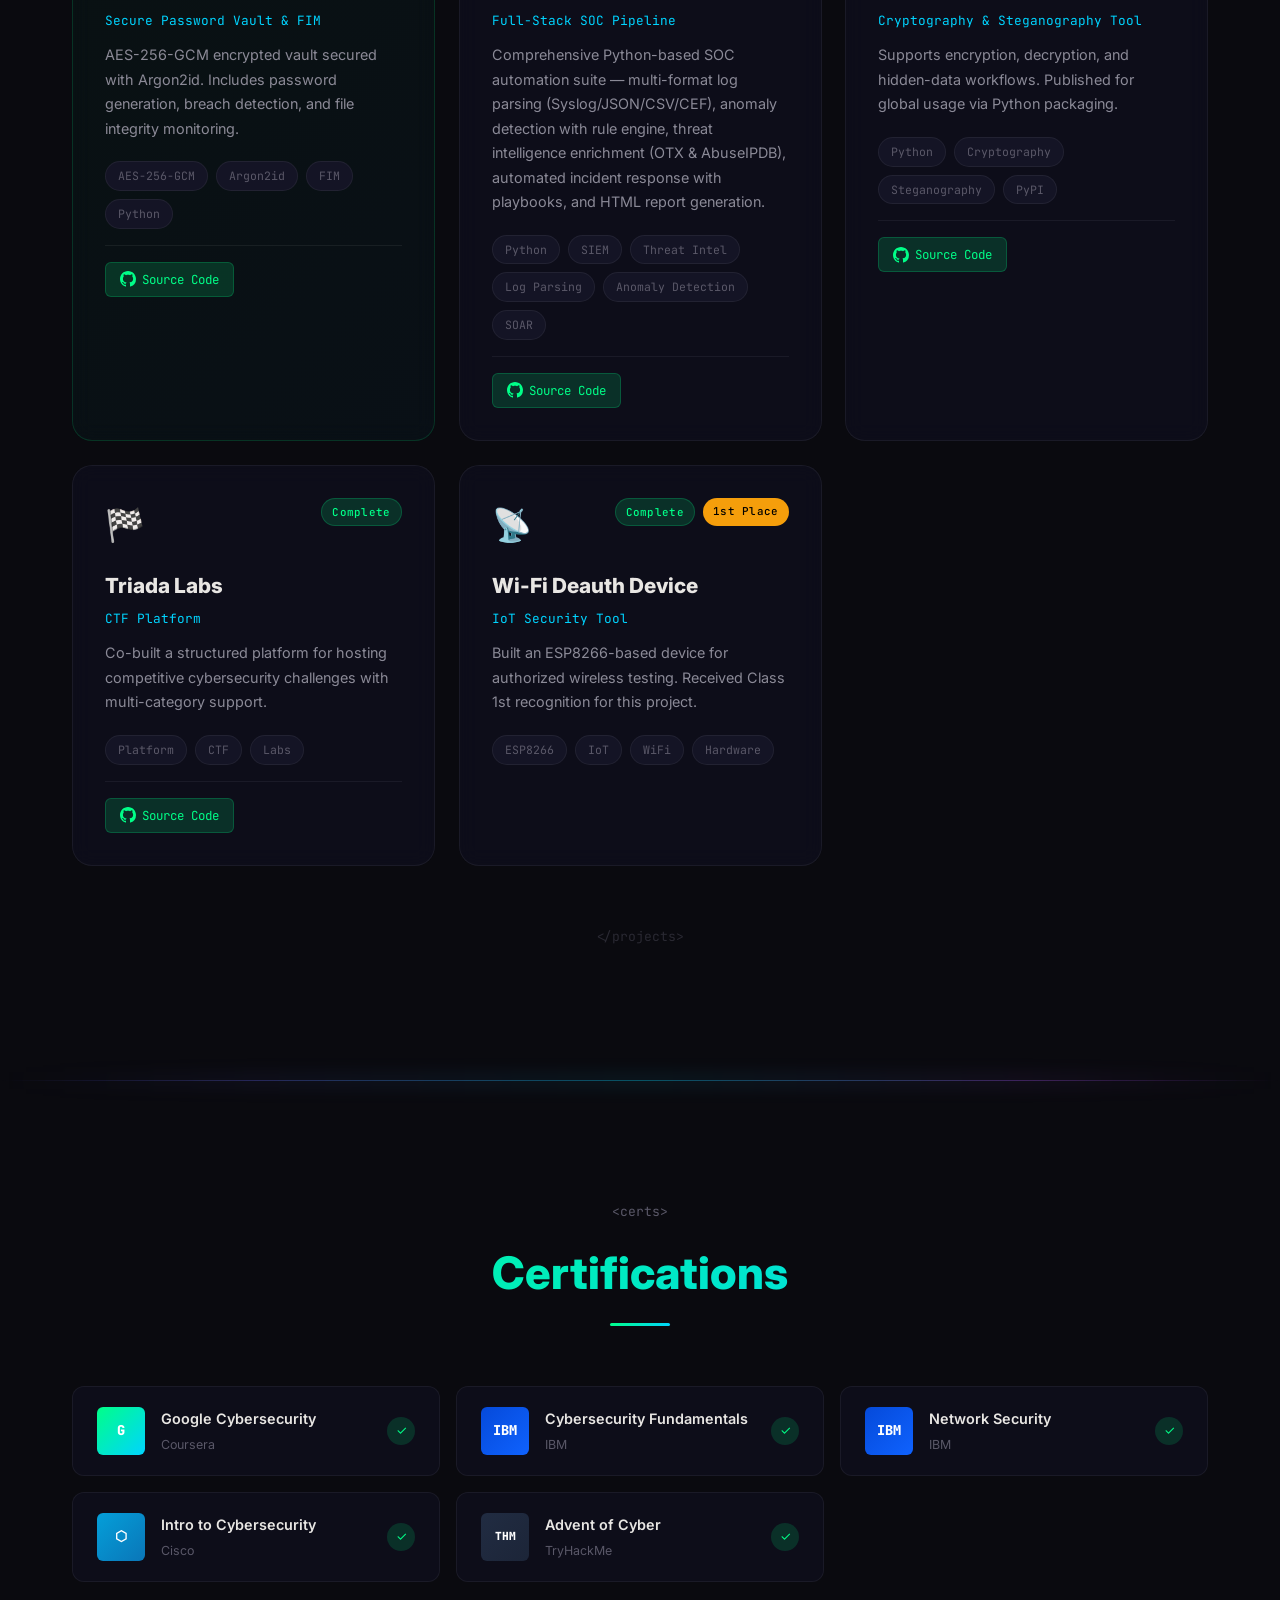
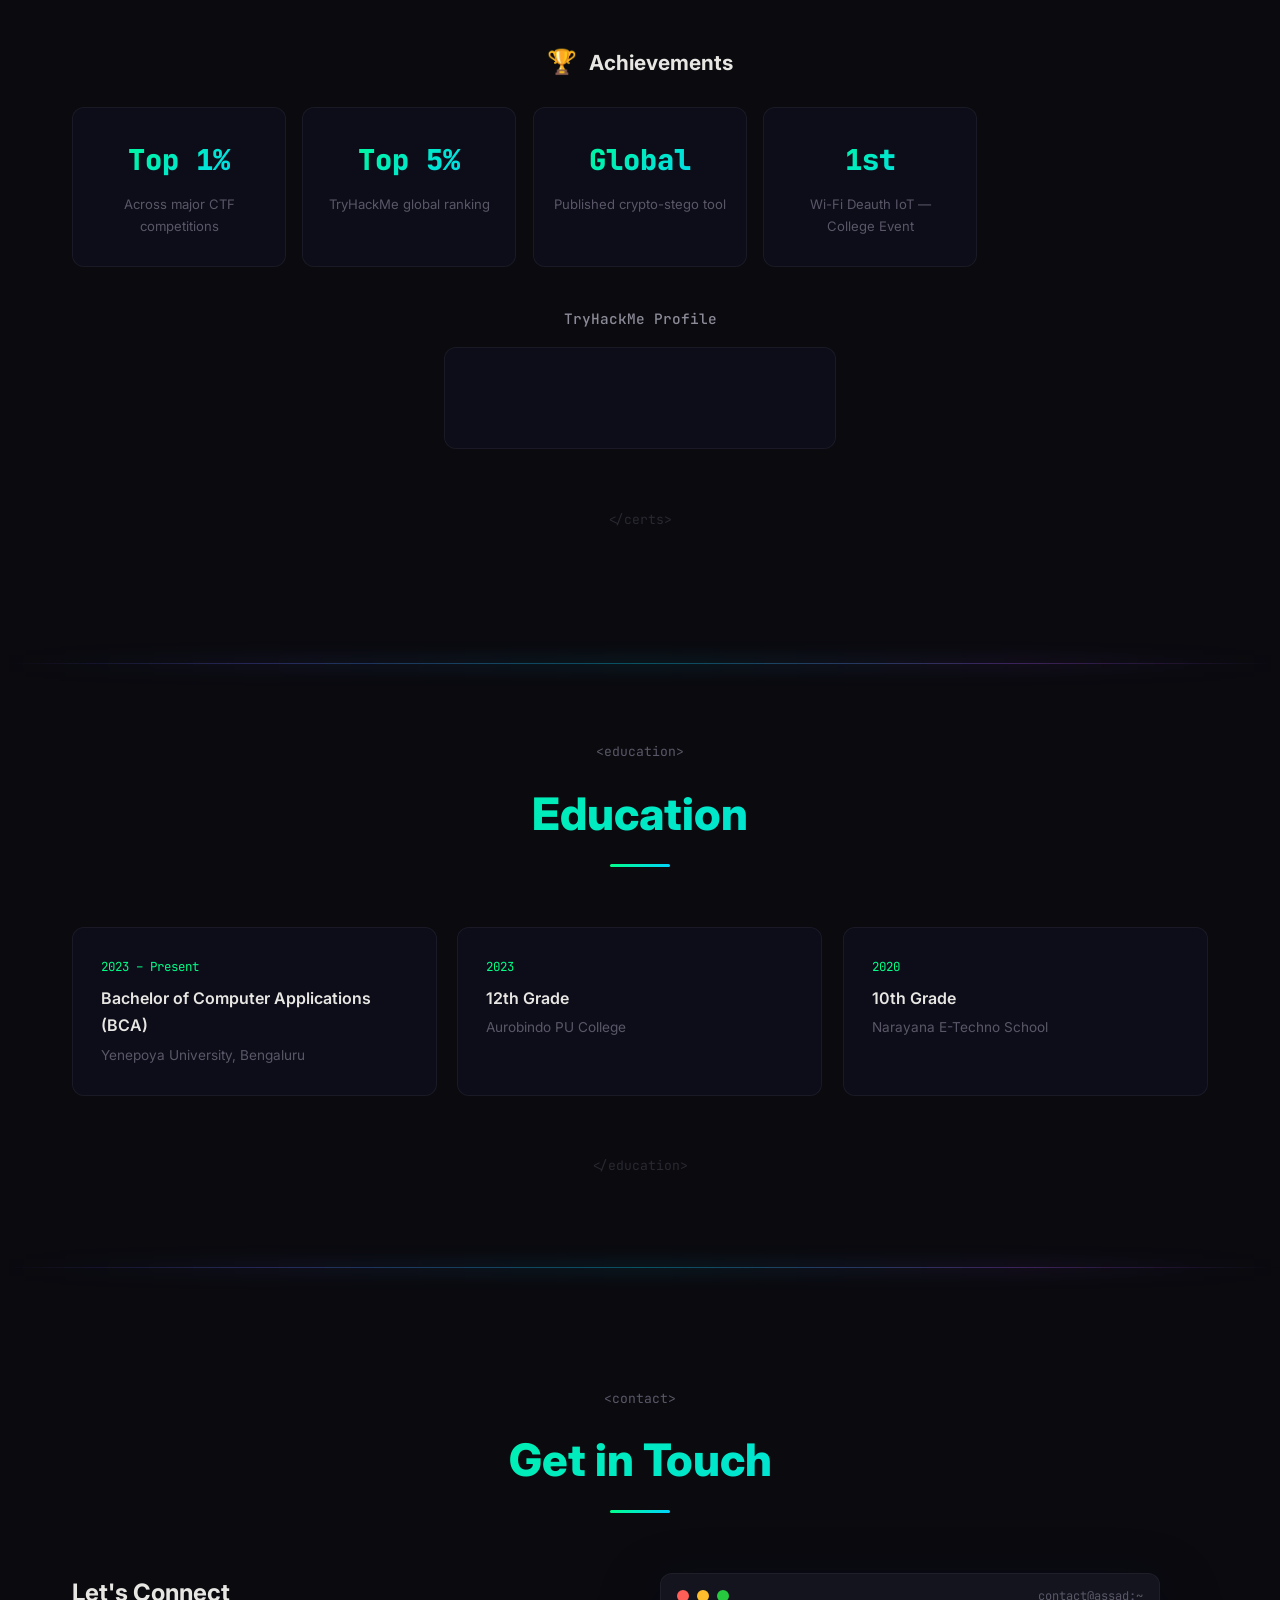
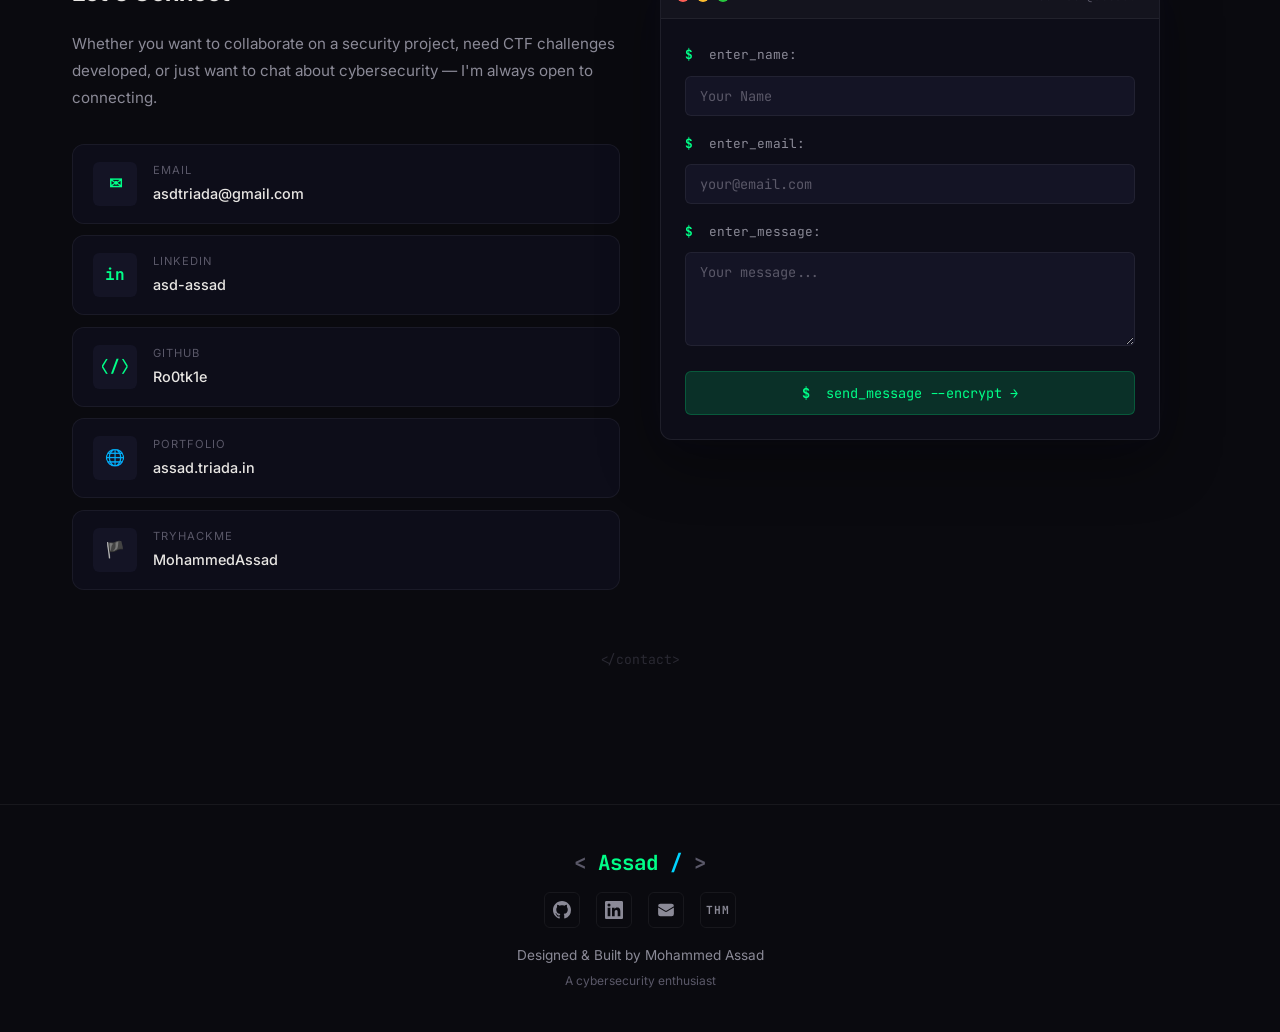
==== commit 55cba676: "Update index.html" ====
--- a/index.html
+++ b/index.html
@@ -434,7 +434,7 @@
                         </div>
                         <div class="tool-chip">
                             <span class="tool-icon">🔍</span>
-                            <span>Elastic</span>
+                            <span>Suricata</span>
                         </div>
                         <div class="tool-chip">
                             <span class="tool-icon">🐉</span>
@@ -483,7 +483,7 @@
                         <h3 class="timeline-title">Team Member & Challenge Developer — Team Triada</h3>
                         <ul class="timeline-details">
                             <li>Designed and supported multi-category CTF challenges</li>
-                            <li>Assisted in building labs and competition environments</li>
+                            <li>Assisted in building CTF lab and Hosted CTF competitions </li>
                         </ul>
                     </div>
                 </div>
@@ -935,7 +935,7 @@
                         class="footer-thm-link">THM</a>
                 </div>
                 <p class="footer-text">Designed & Built by Mohammed Assad</p>
-                <p class="footer-copy">© 2026 All rights reserved.</p>
+                <p class="footer-copy">A cybersecurity enthusiast</p>
             </div>
         </div>
     </footer>
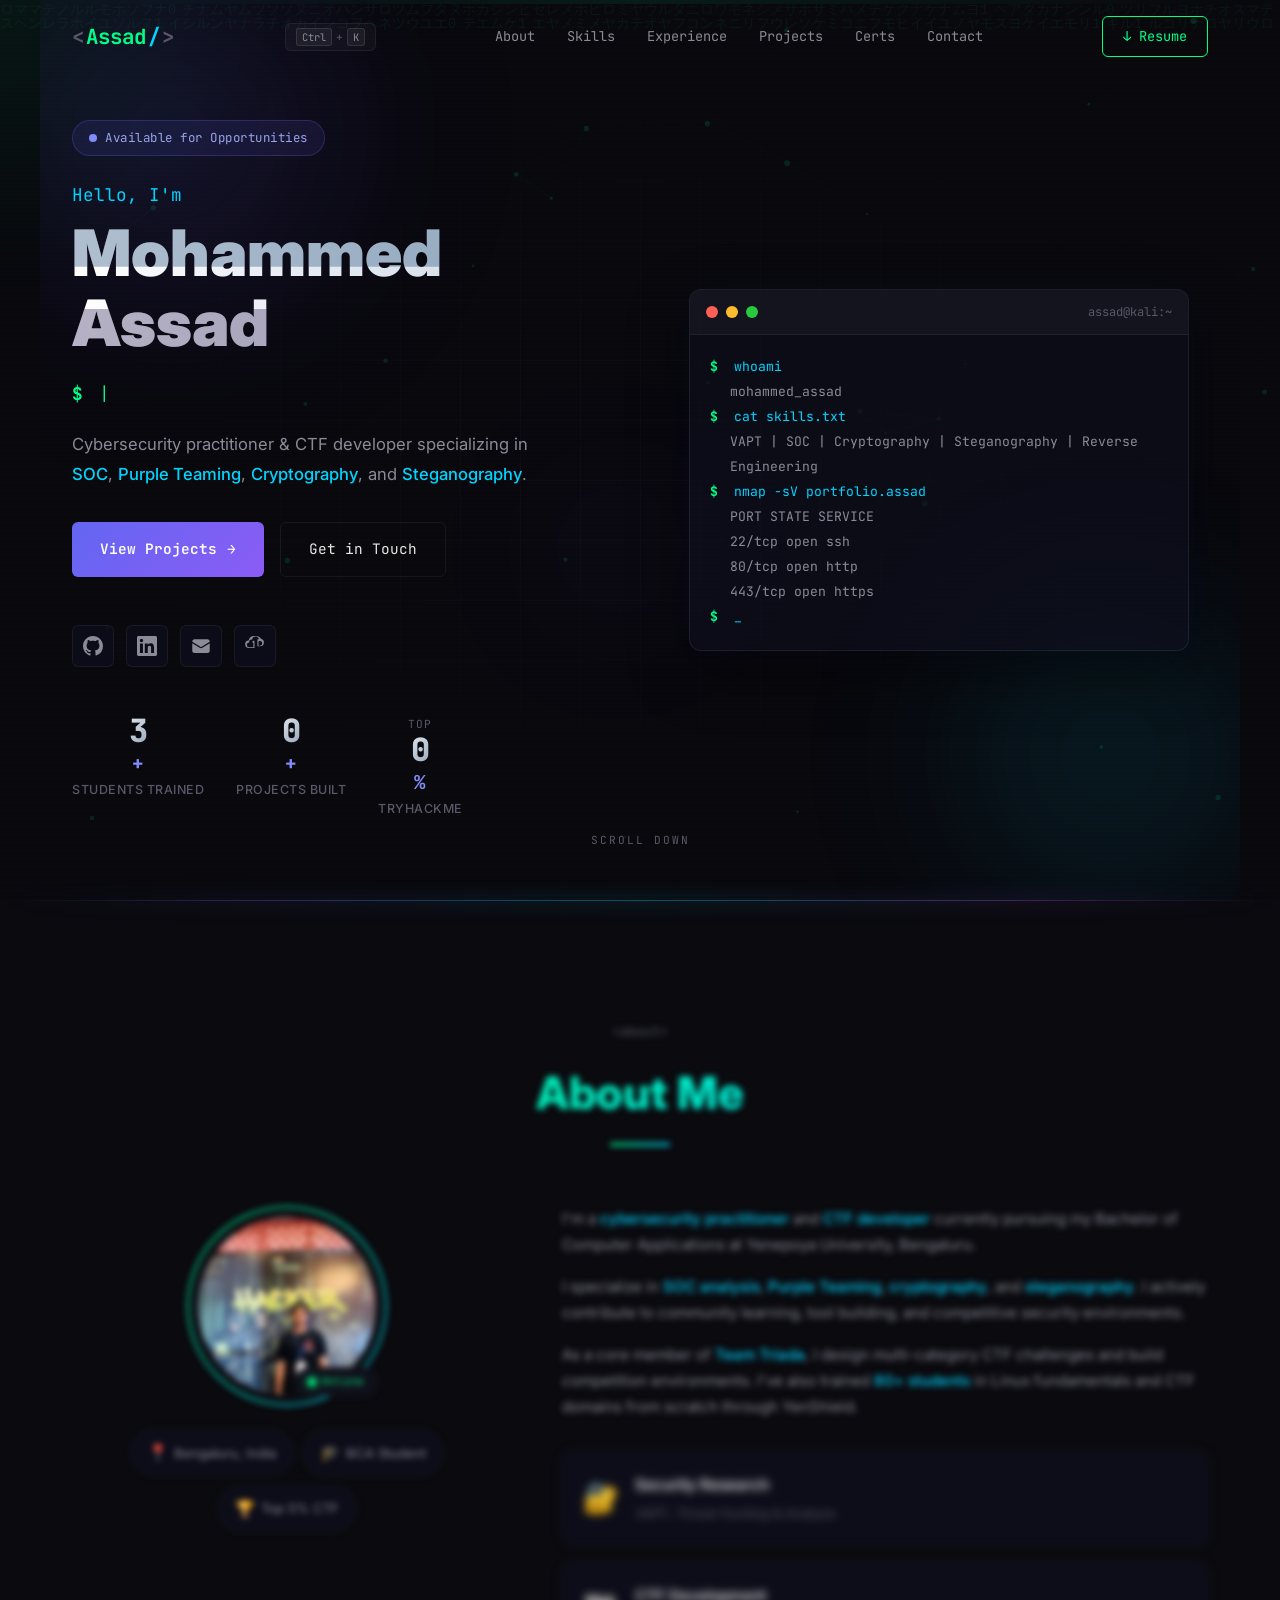
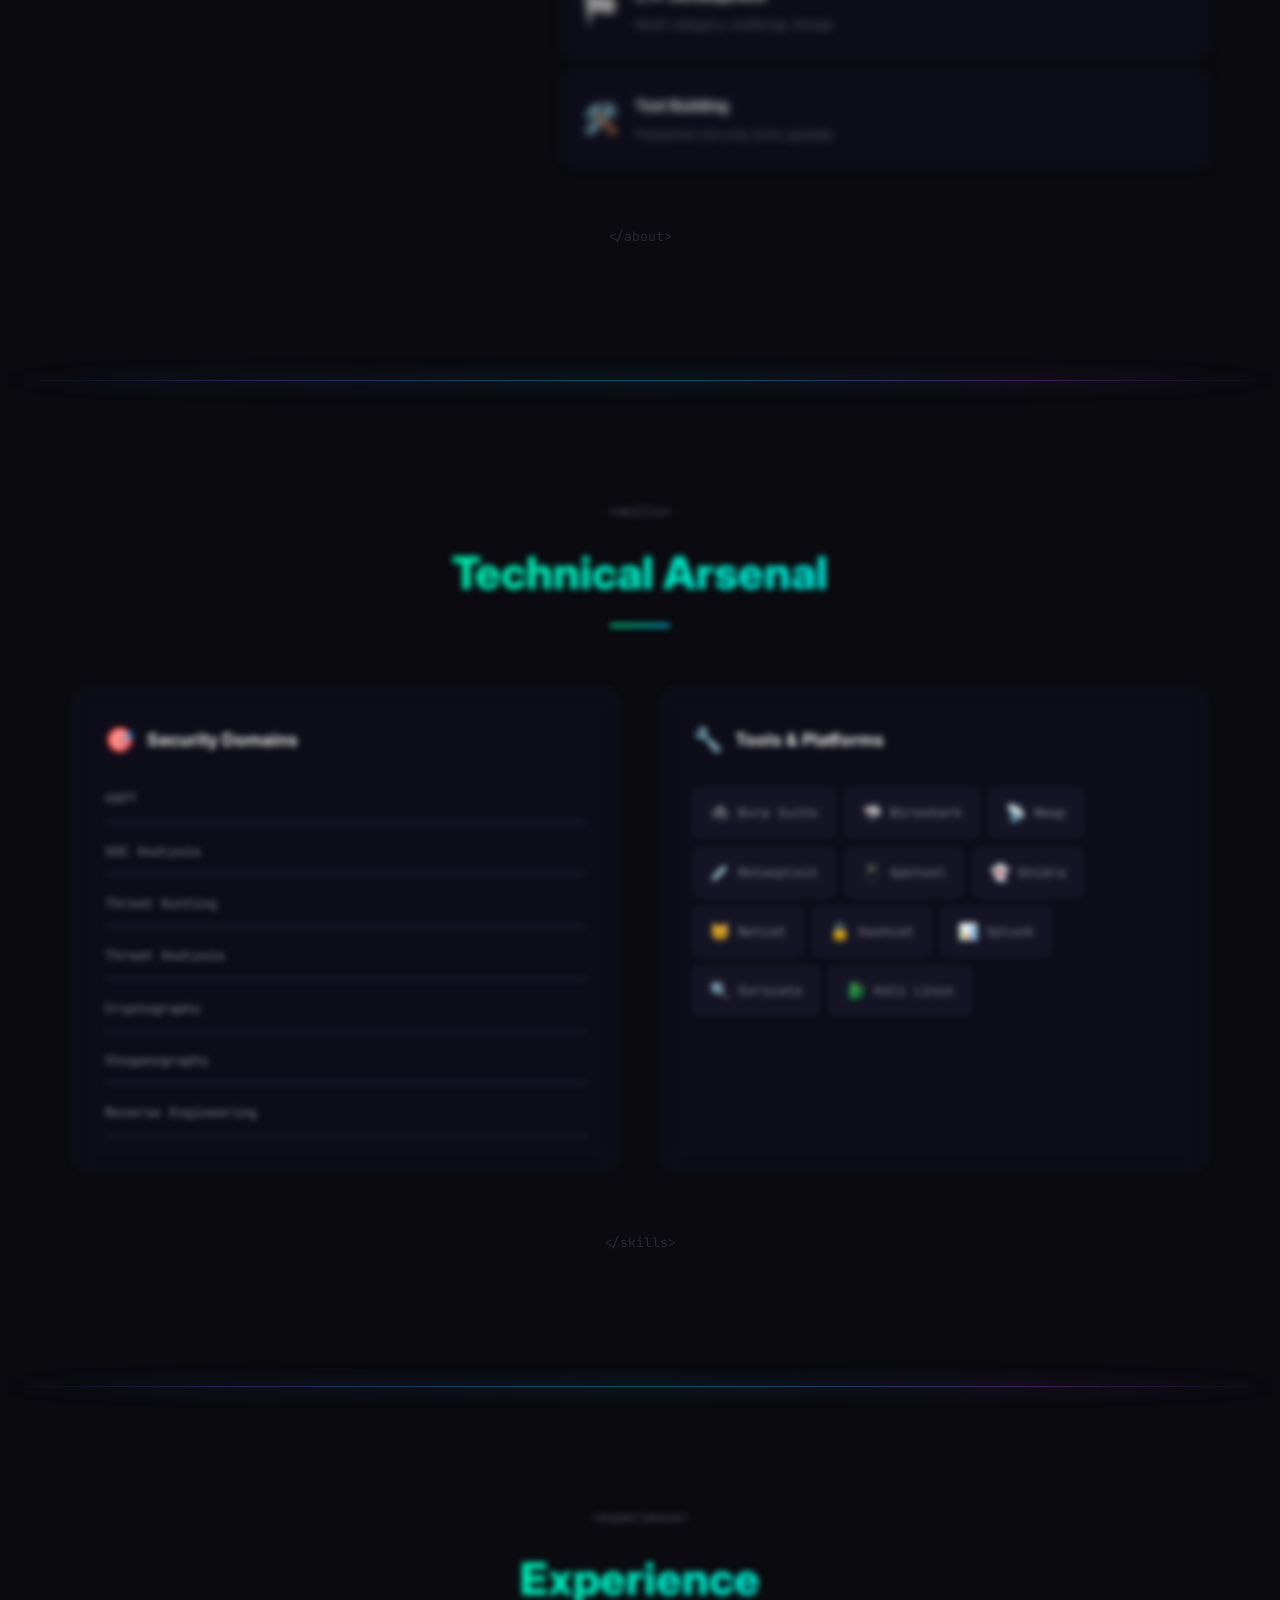
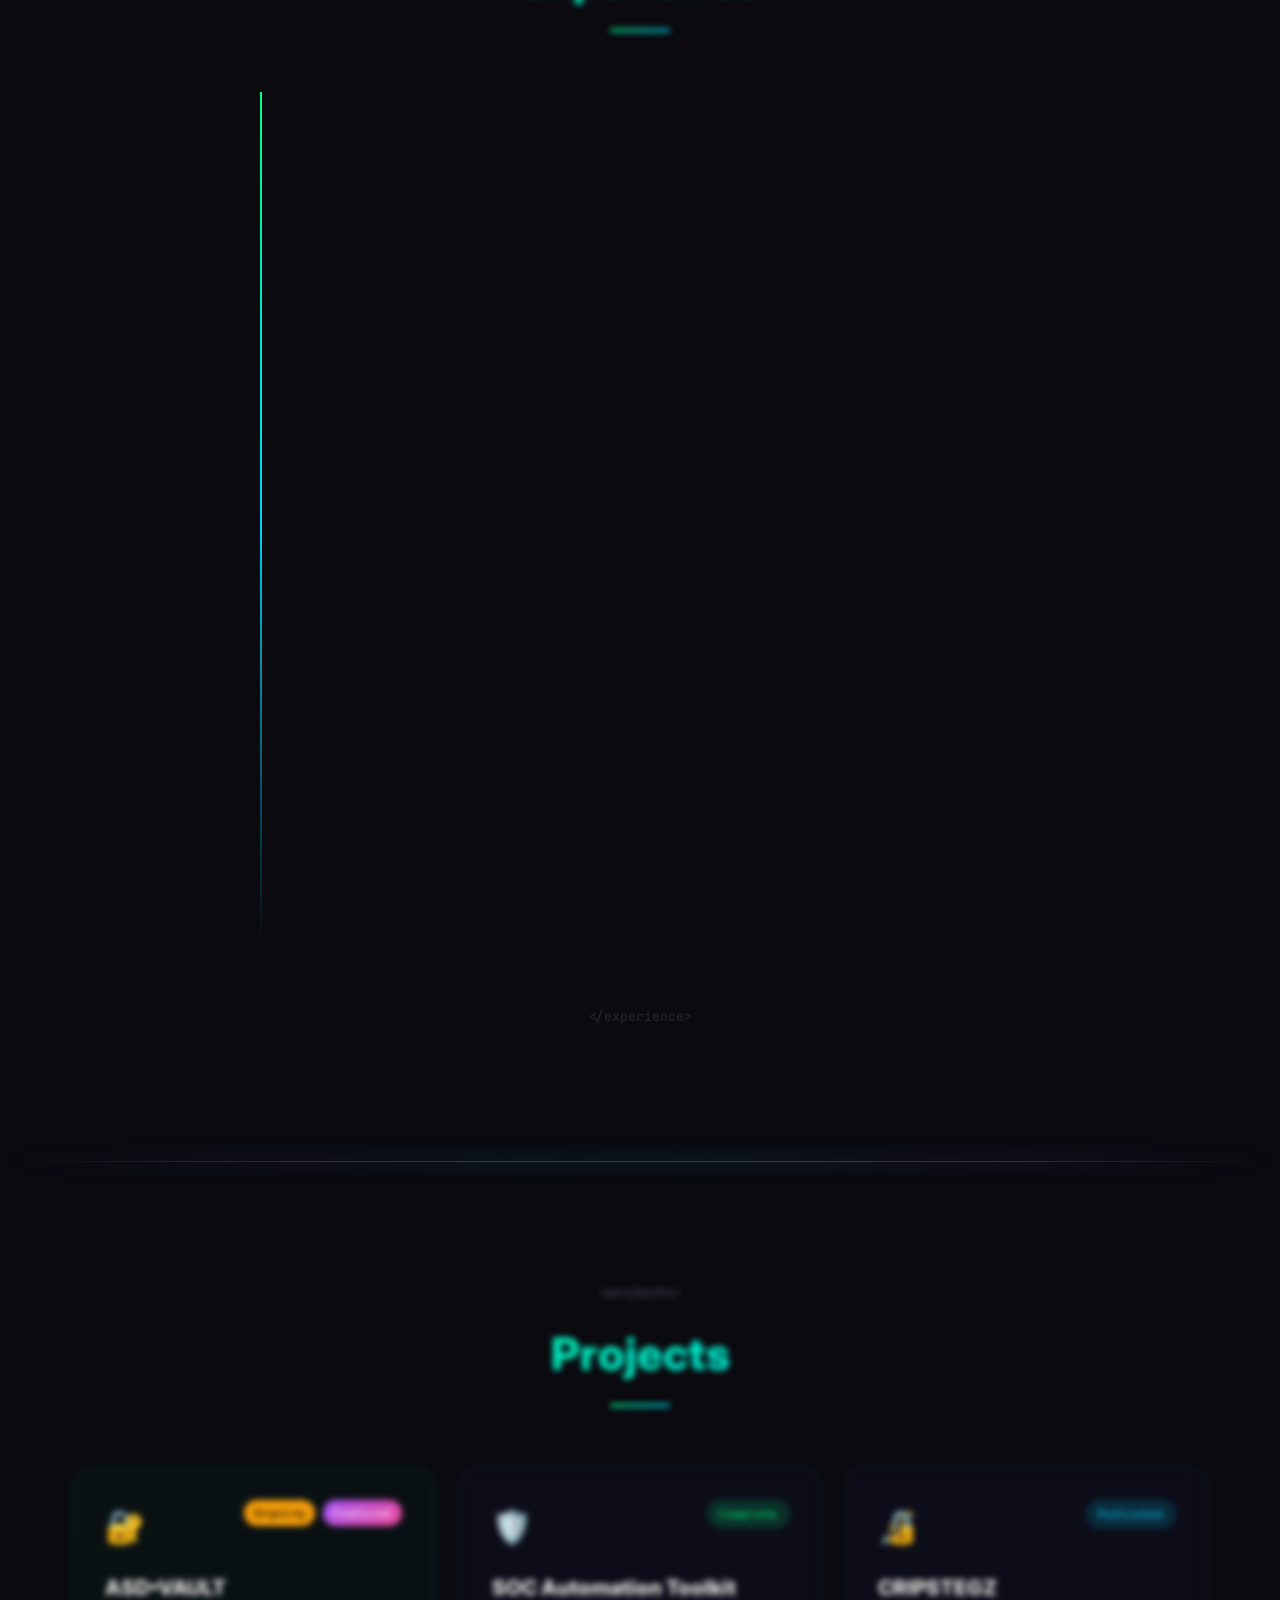
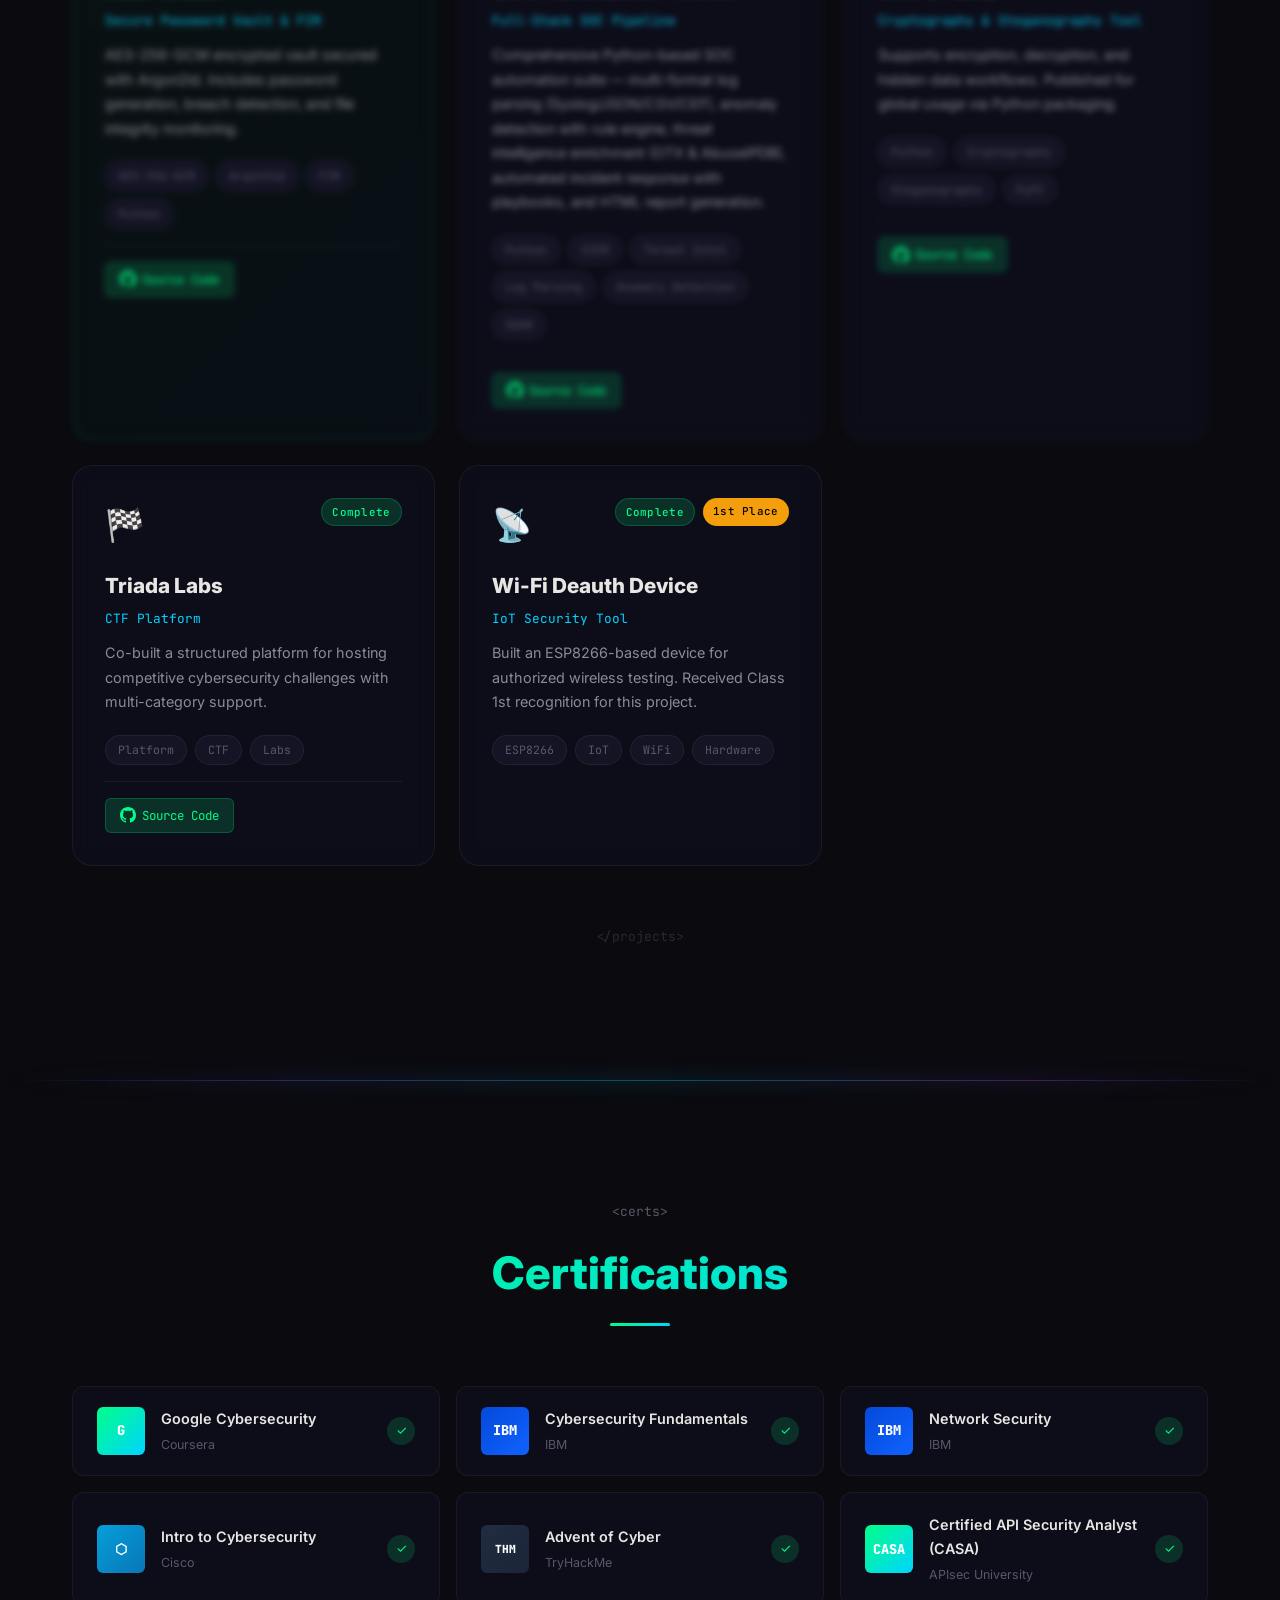
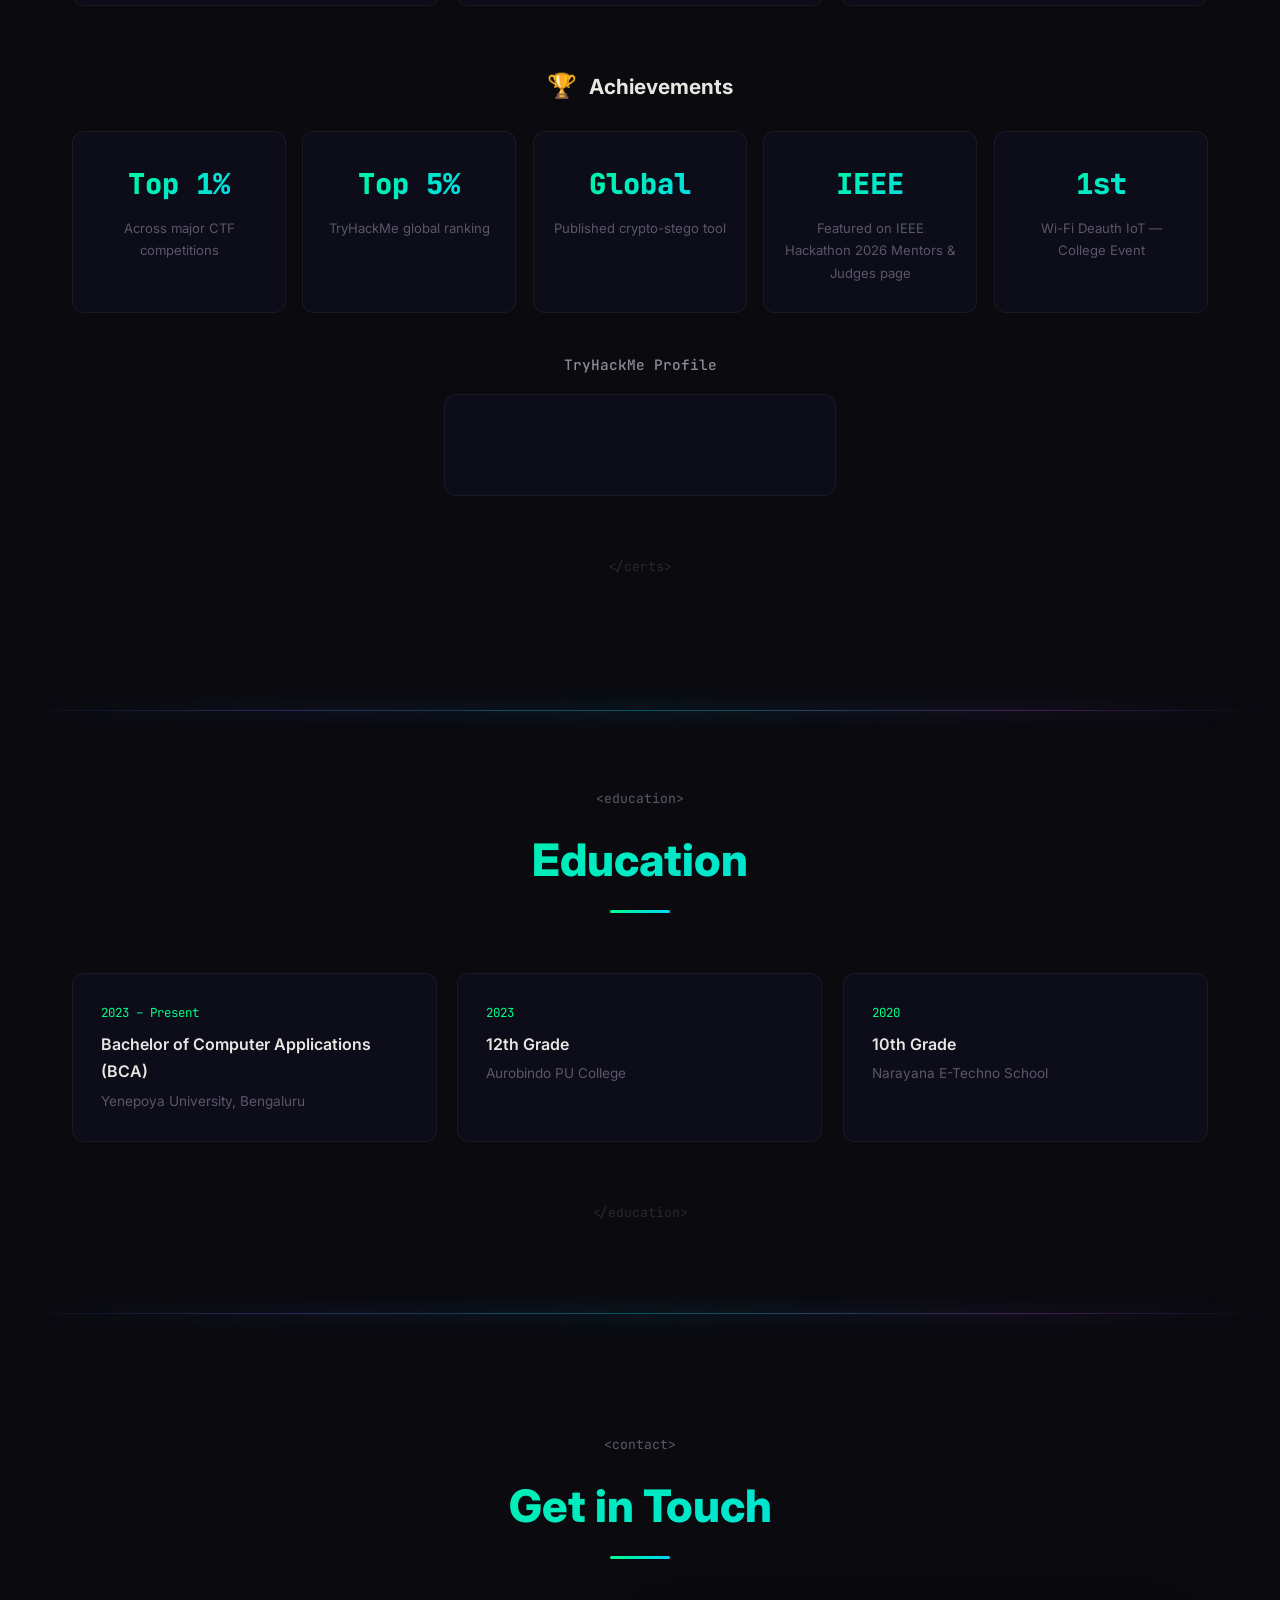
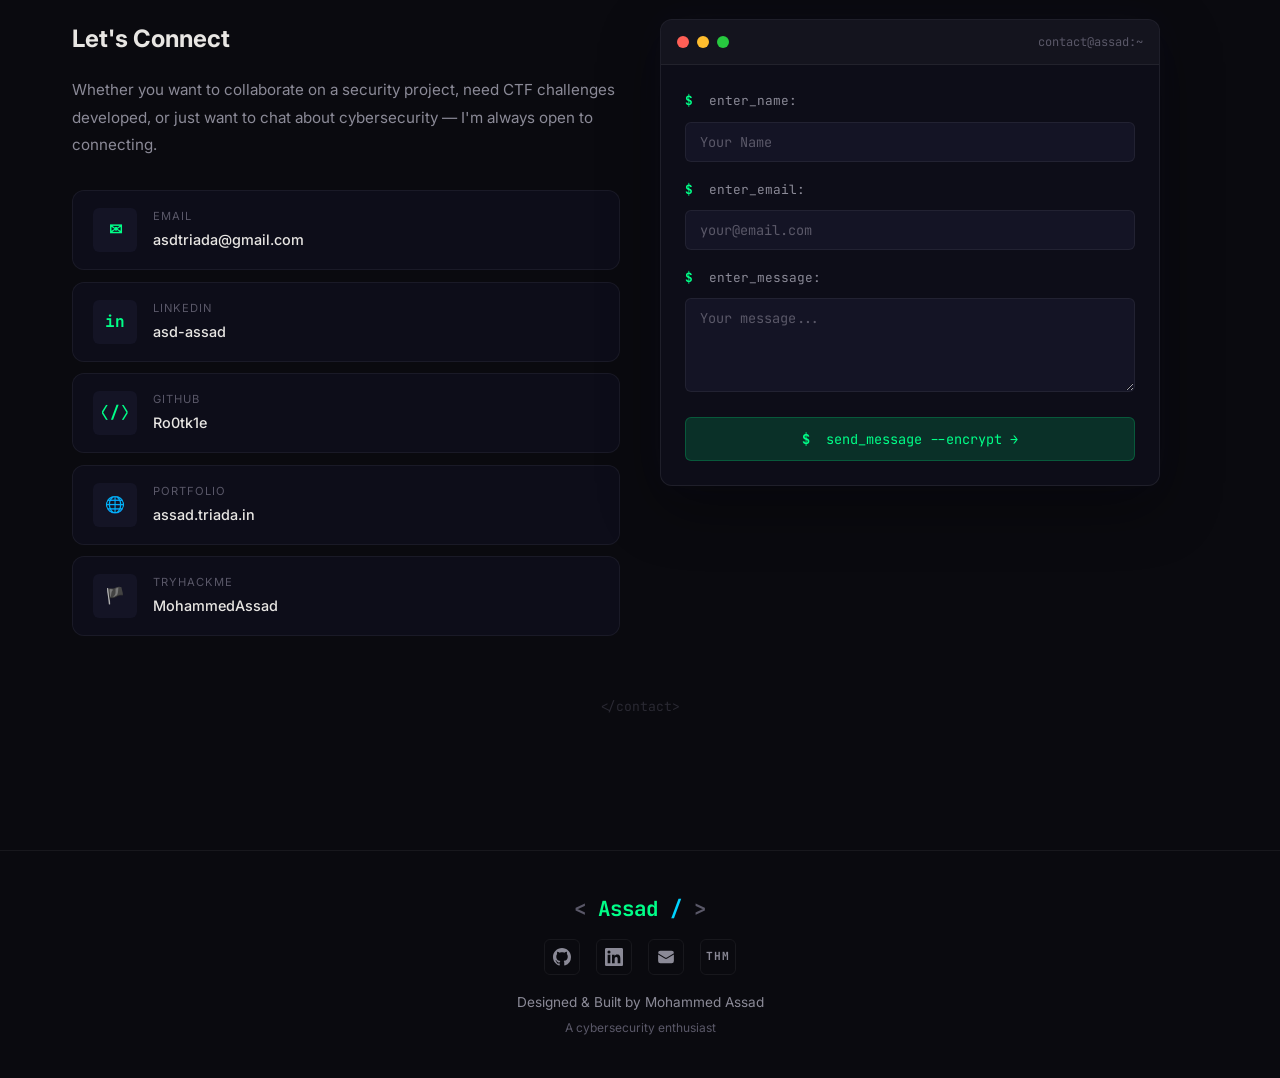
==== commit 8d593726: "Add CASA certification and IEEE achievement Added certification information for Certified API Securi" ====
--- a/index.html
+++ b/index.html
@@ -744,6 +744,17 @@
                     </div>
                     <div class="cert-badge">✓</div>
                 </a>
+                <a href="https://www.linkedin.com/posts/mohammed-assad2_casa-cert-by-apisec-university-ugcPost-7468026872321232897-rUDN/"
+    target="_blank" rel="noopener" class="cert-card">
+    <div class="cert-logo">
+        <span>CASA</span>
+    </div>
+    <div class="cert-info">
+        <h4>Certified API Security Analyst (CASA)</h4>
+        <p>APIsec University</p>
+    </div>
+    <div class="cert-badge">✓</div>
+</a>
             </div>
 
             <!-- Achievements -->
@@ -764,6 +775,10 @@
                         <div class="ach-number">Global</div>
                         <p>Published crypto-stego tool</p>
                     </div>
+                    <div class="achievement-card">
+    <div class="ach-number">IEEE</div>
+    <p>Featured on IEEE Hackathon 2026 Mentors & Judges page</p>
+</div>
                     <div class="achievement-card">
                         <div class="ach-number">1st</div>
                         <p>Wi-Fi Deauth IoT — College Event</p>
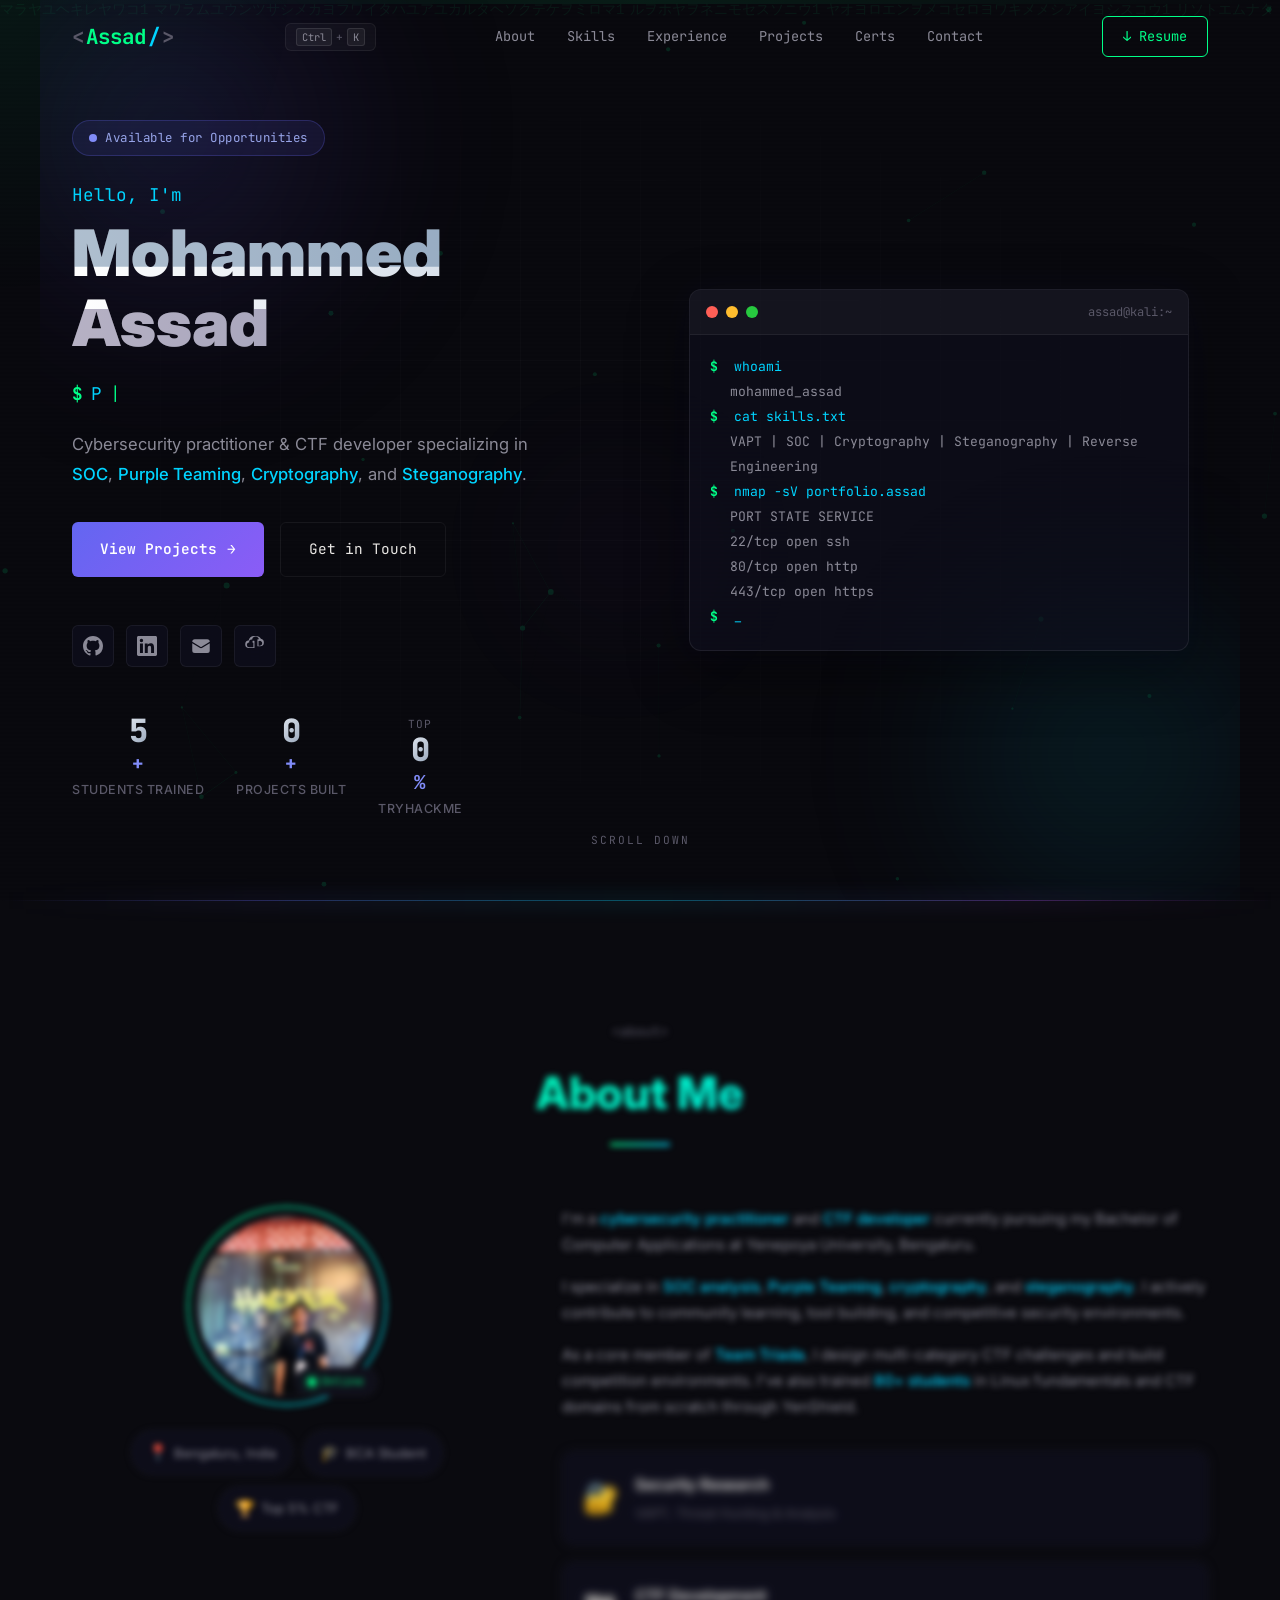
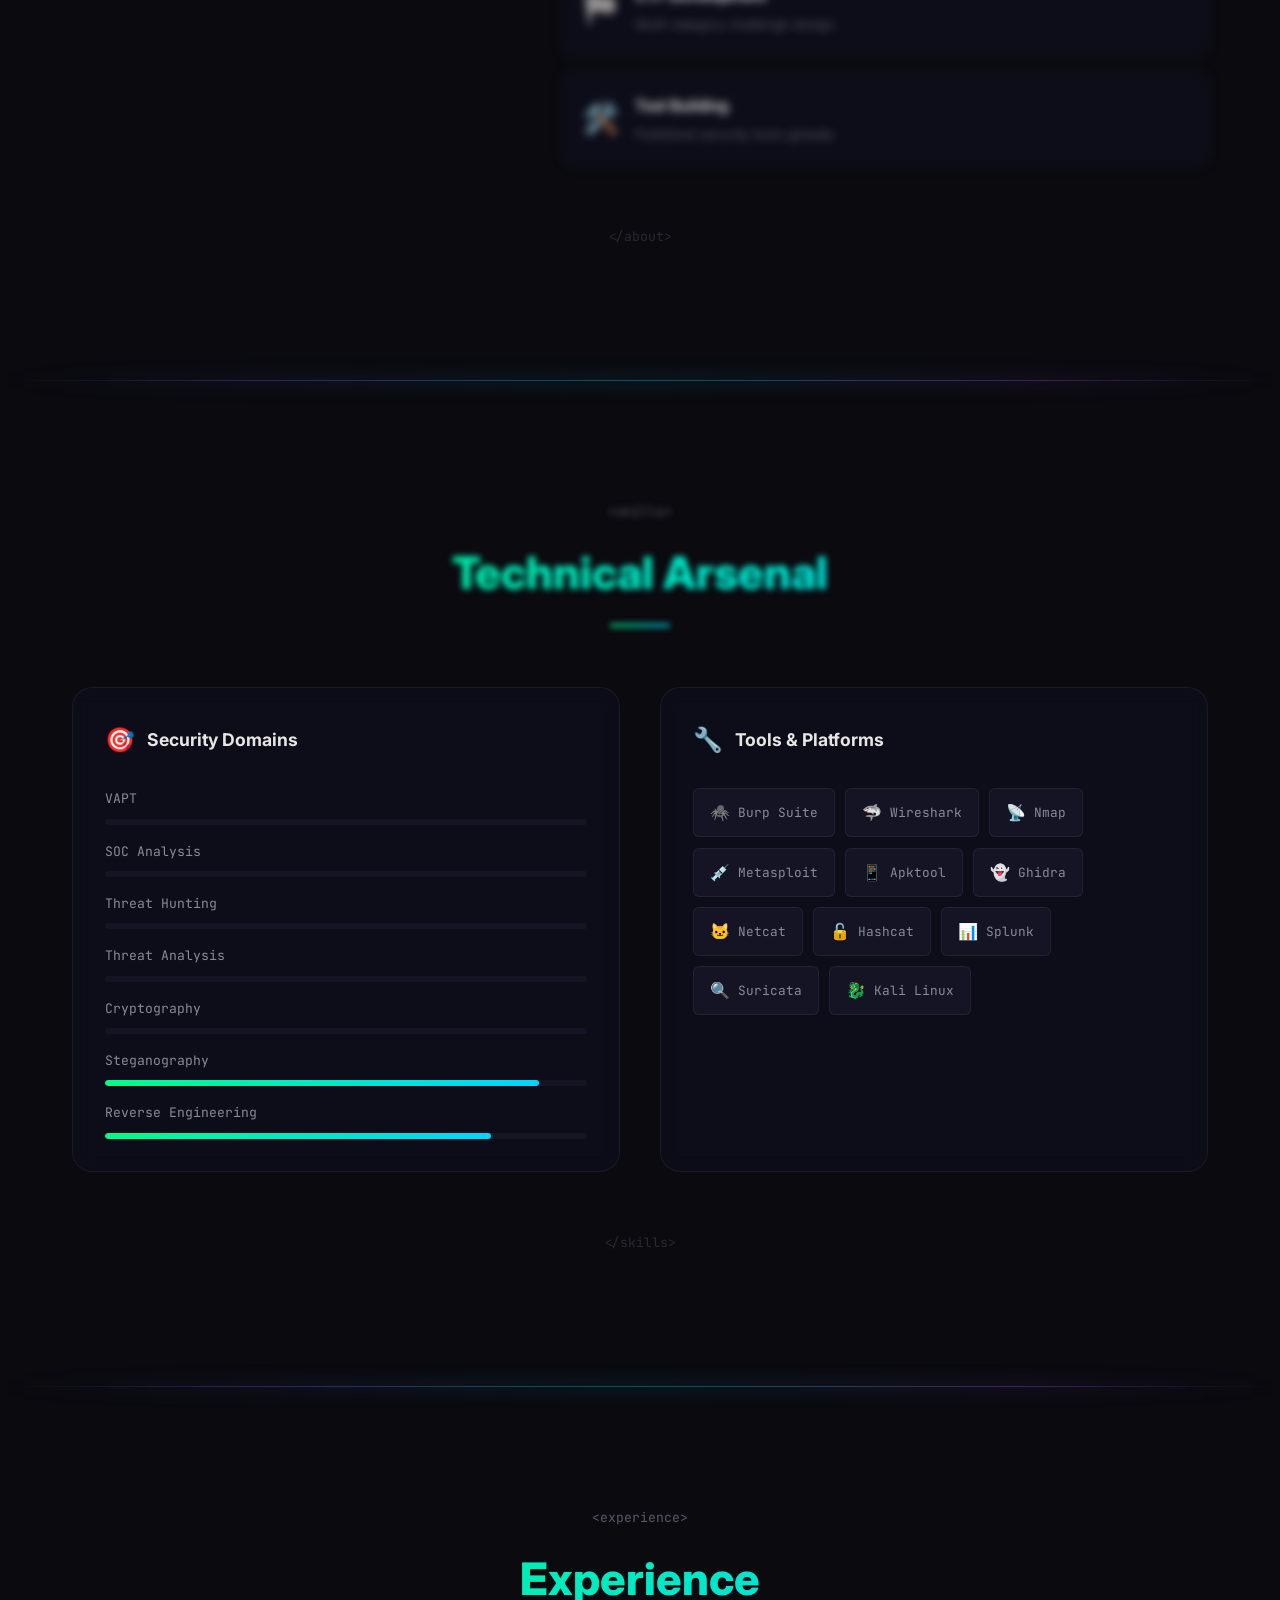
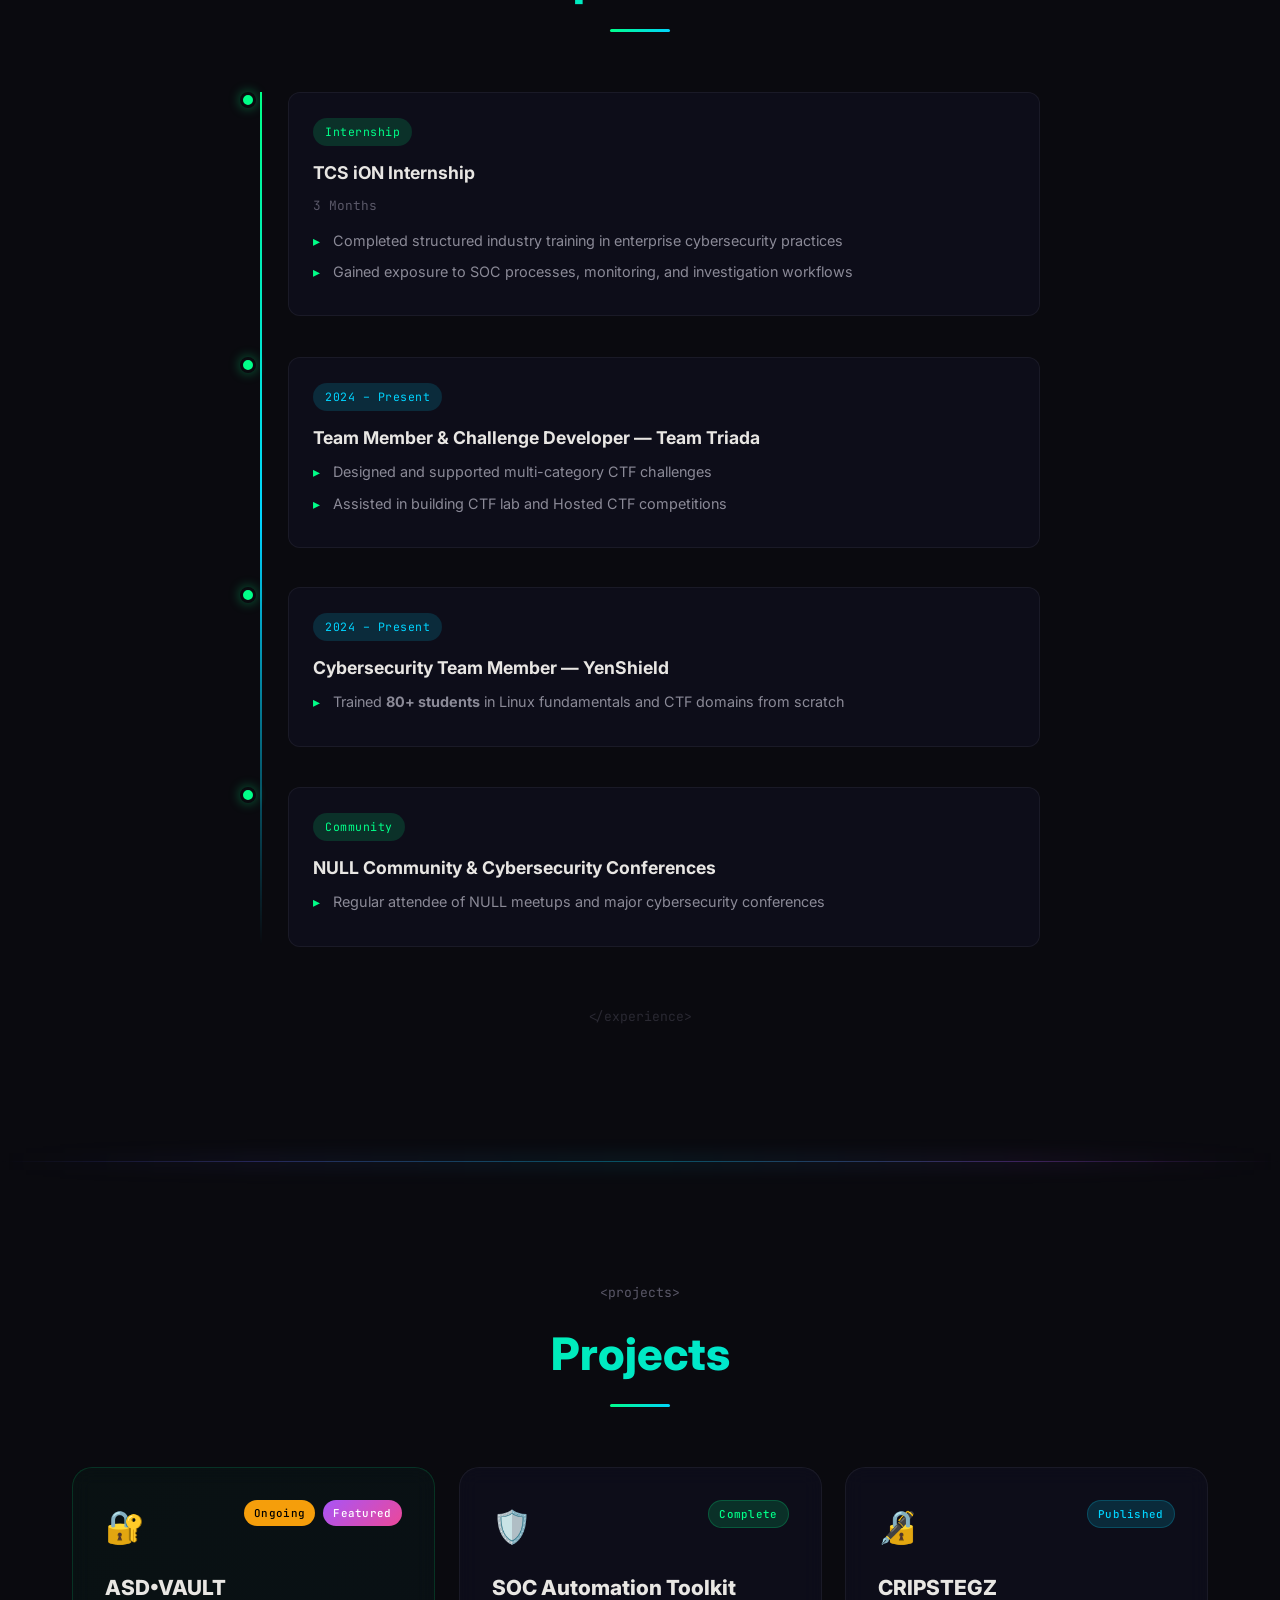
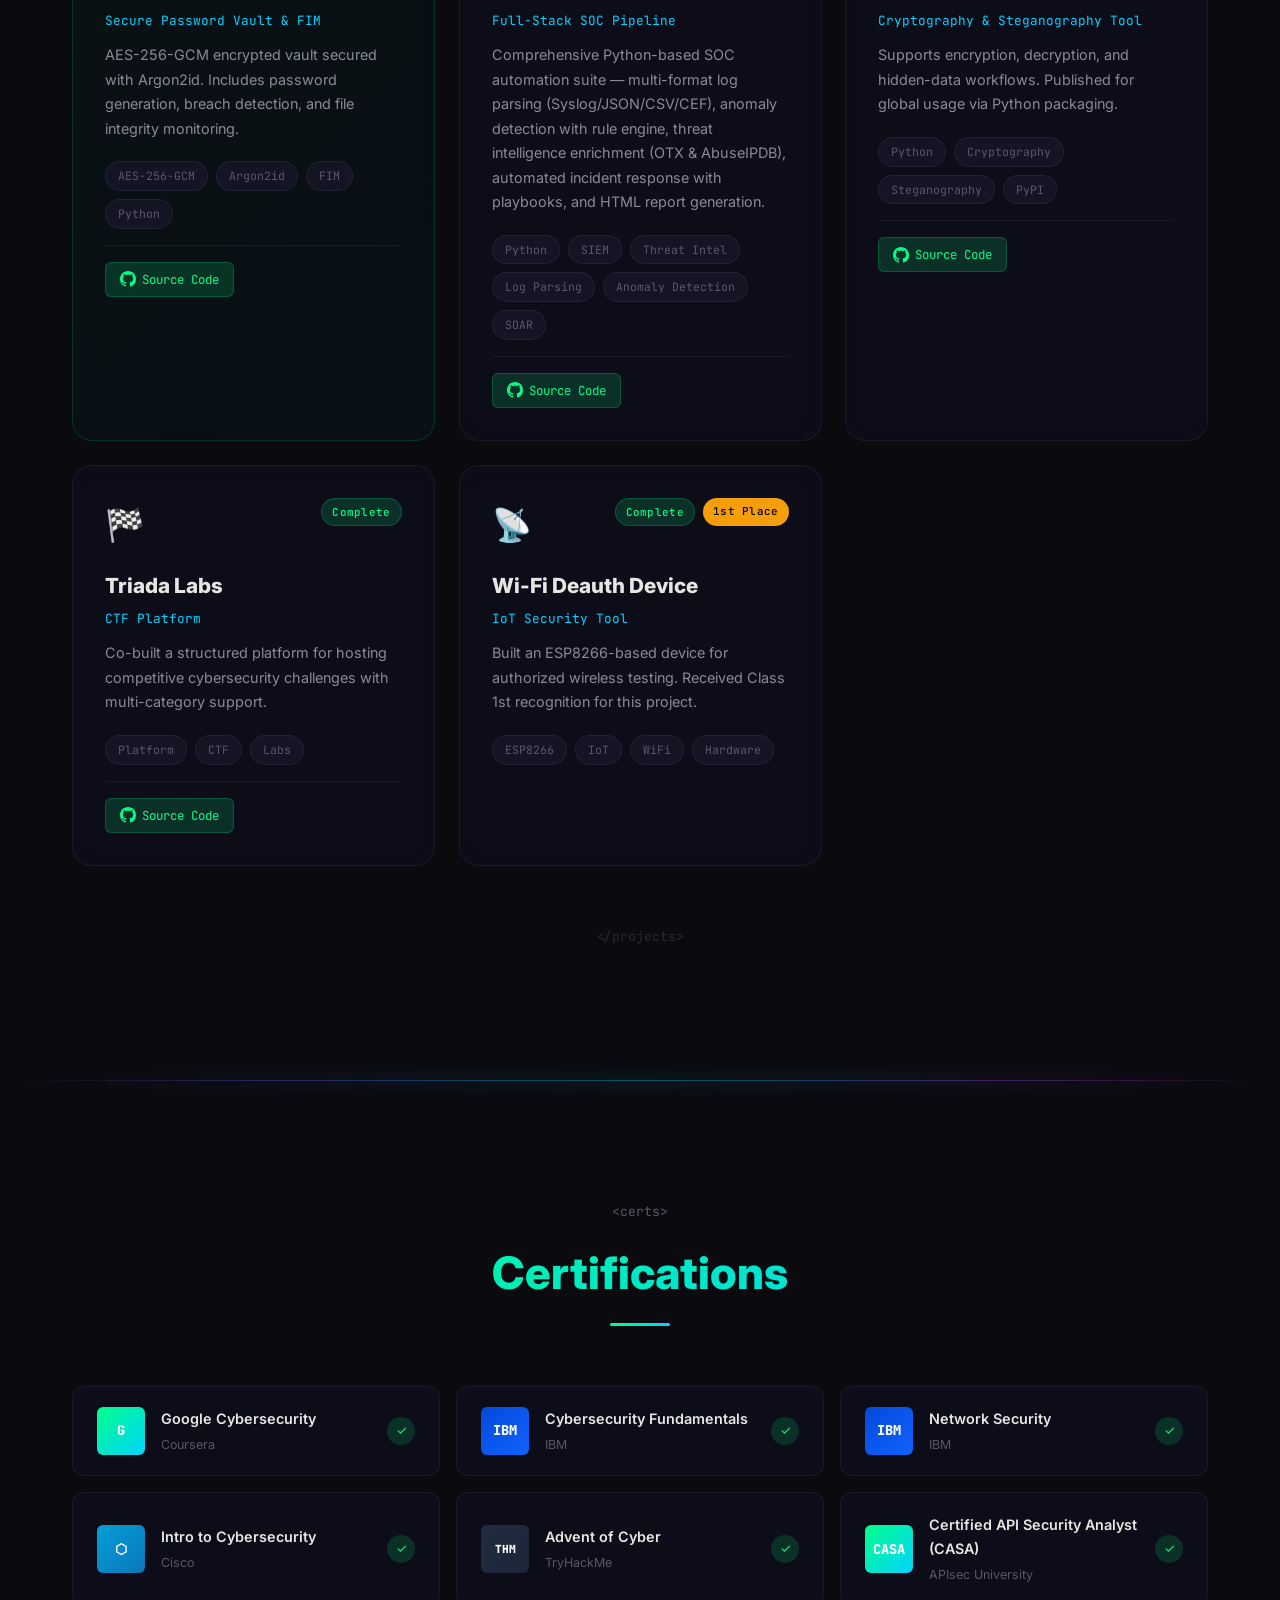
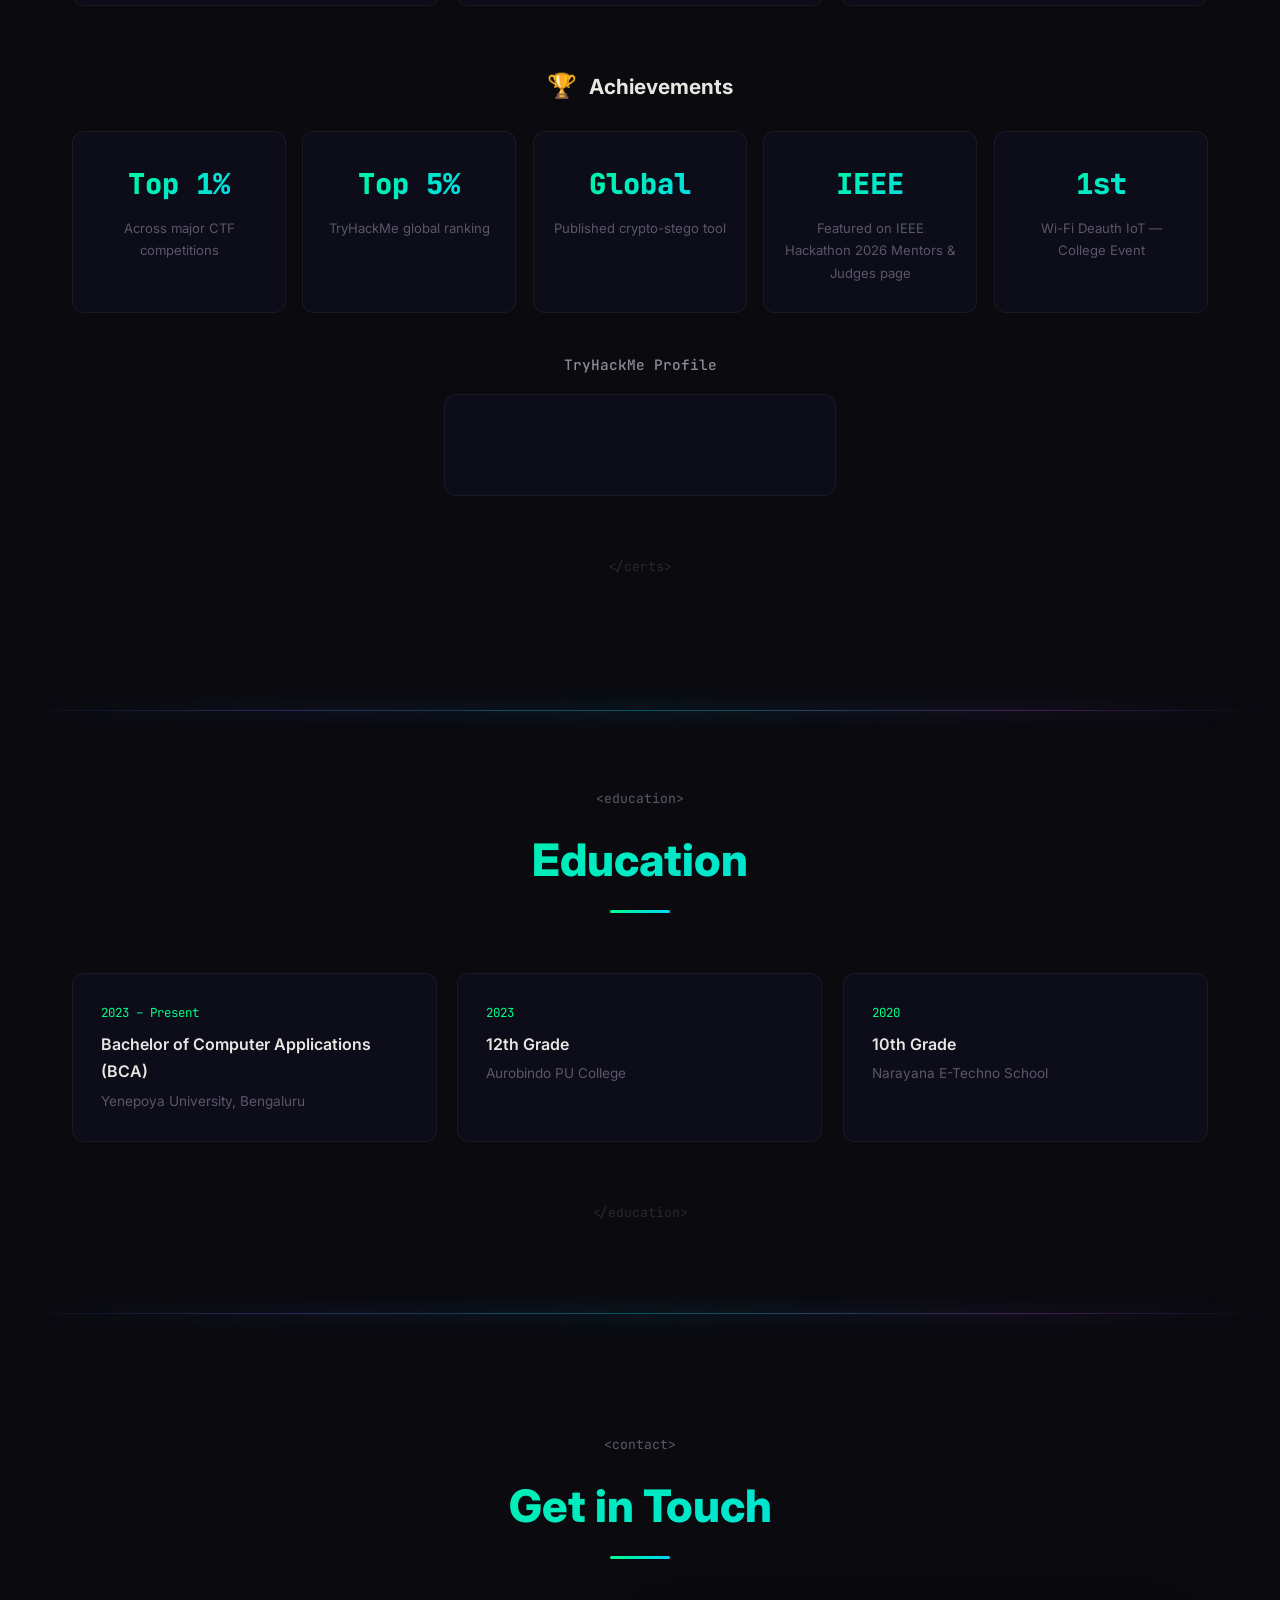
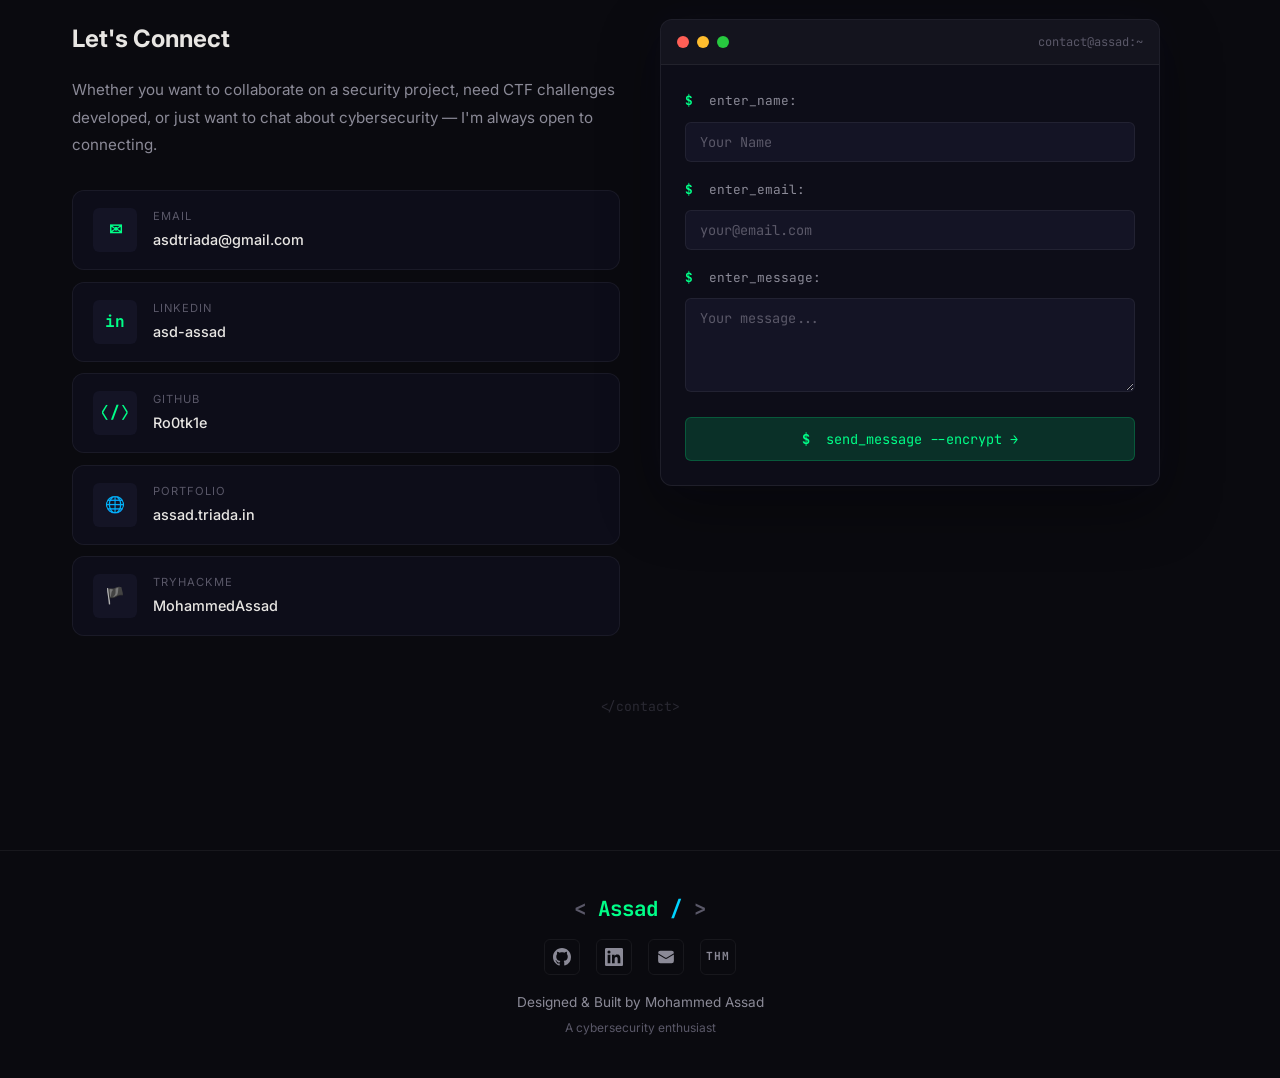
==== commit 3907c23c: "Update index.html" ====
--- a/index.html
+++ b/index.html
@@ -127,7 +127,7 @@
         <a href="#projects" class="mobile-link">Projects</a>
         <a href="#certifications" class="mobile-link">Certs</a>
         <a href="#contact" class="mobile-link">Contact</a>
-        <a href="Mohammed_Assadresume_.pdf" download class="mobile-cta">↓ Download Resume</a>
+        <a href="Mohammed_Assad_REsuMe.pdf" download class="mobile-cta">↓ Download Resume</a>
     </div>
 
     <!-- Hero Section -->
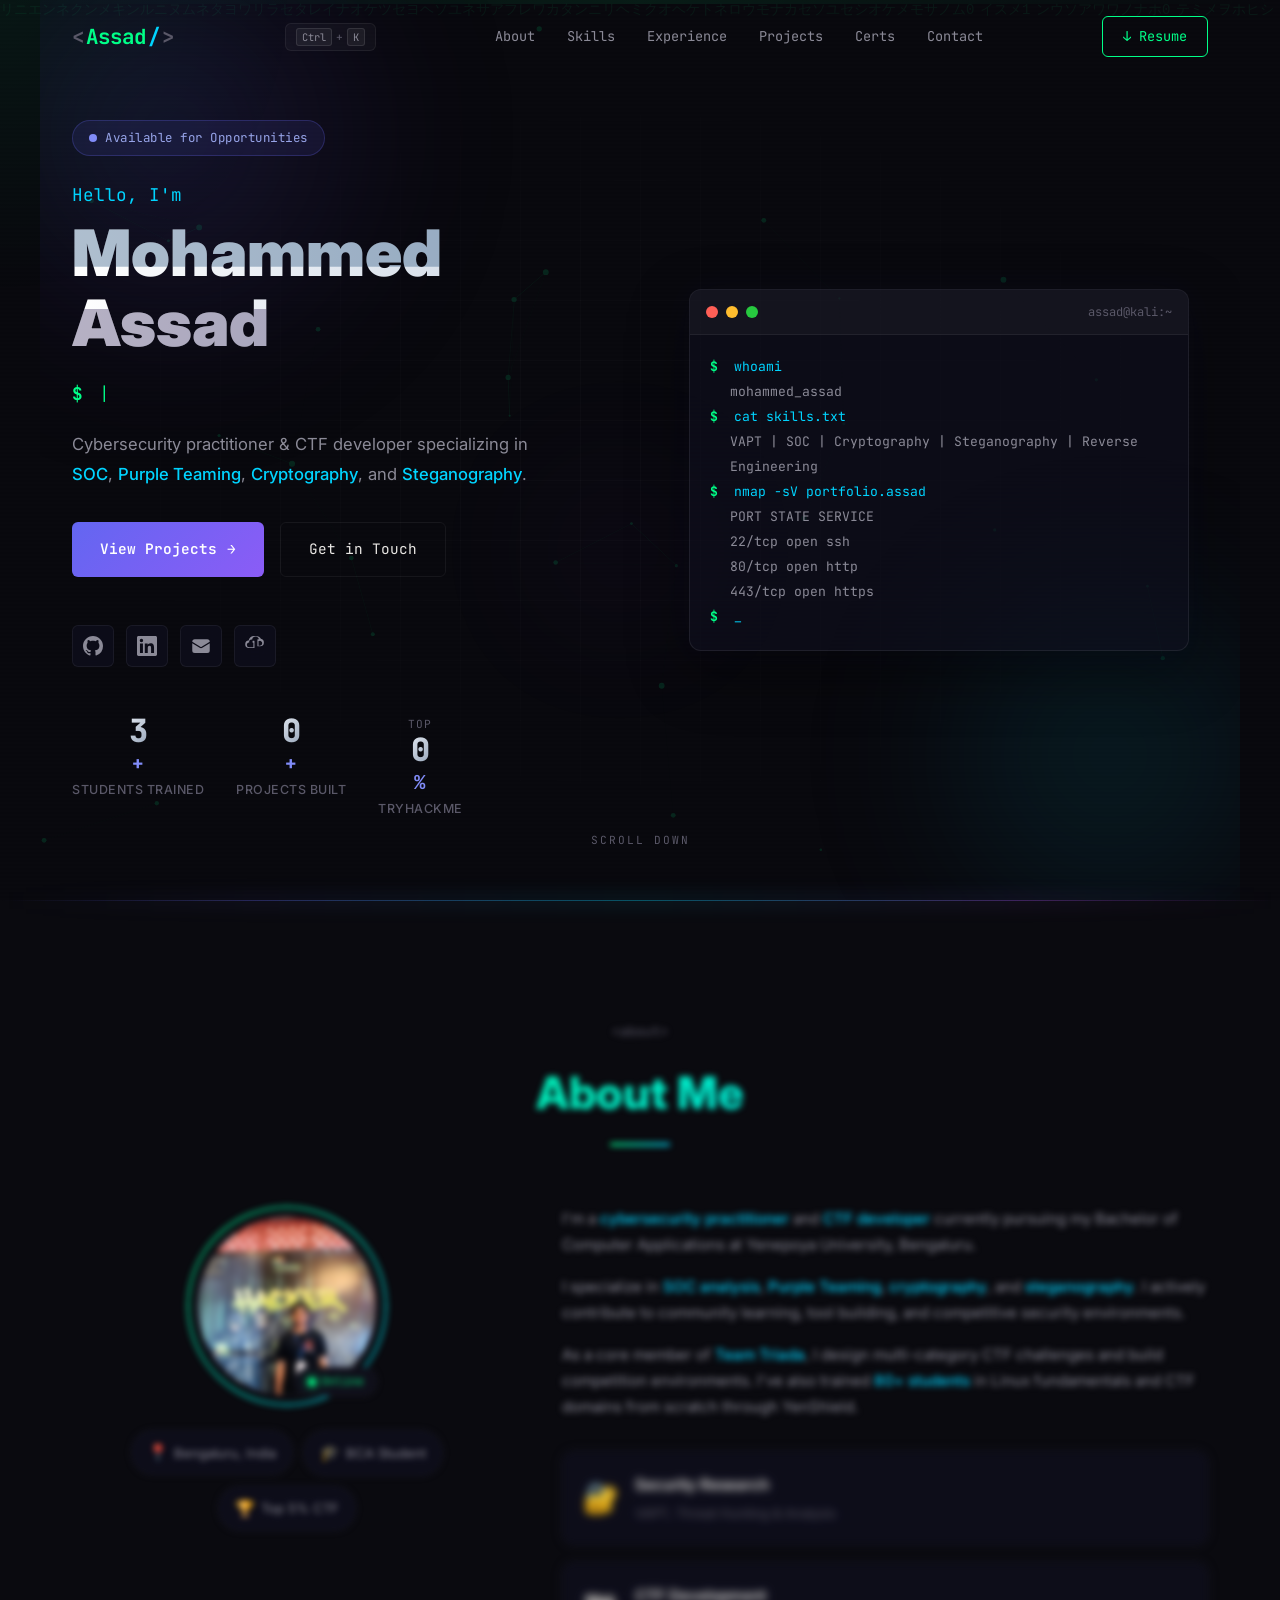
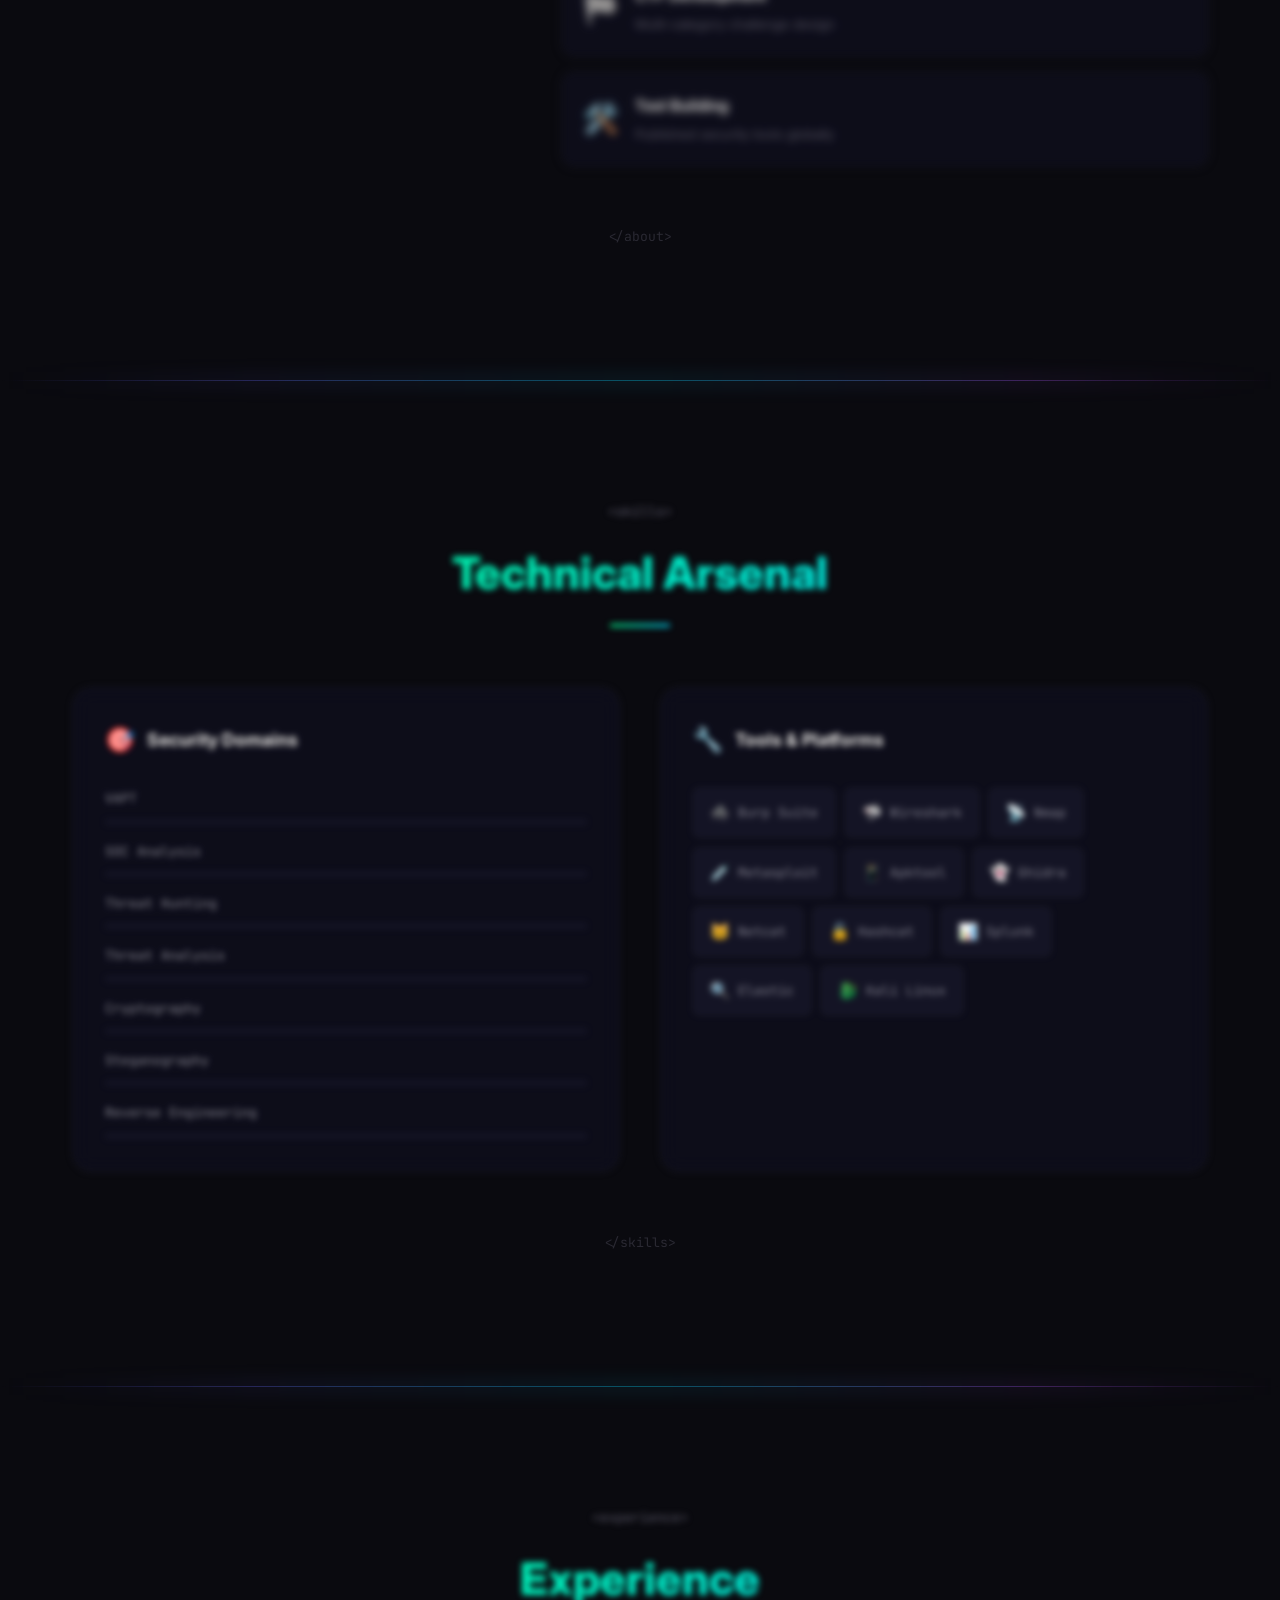
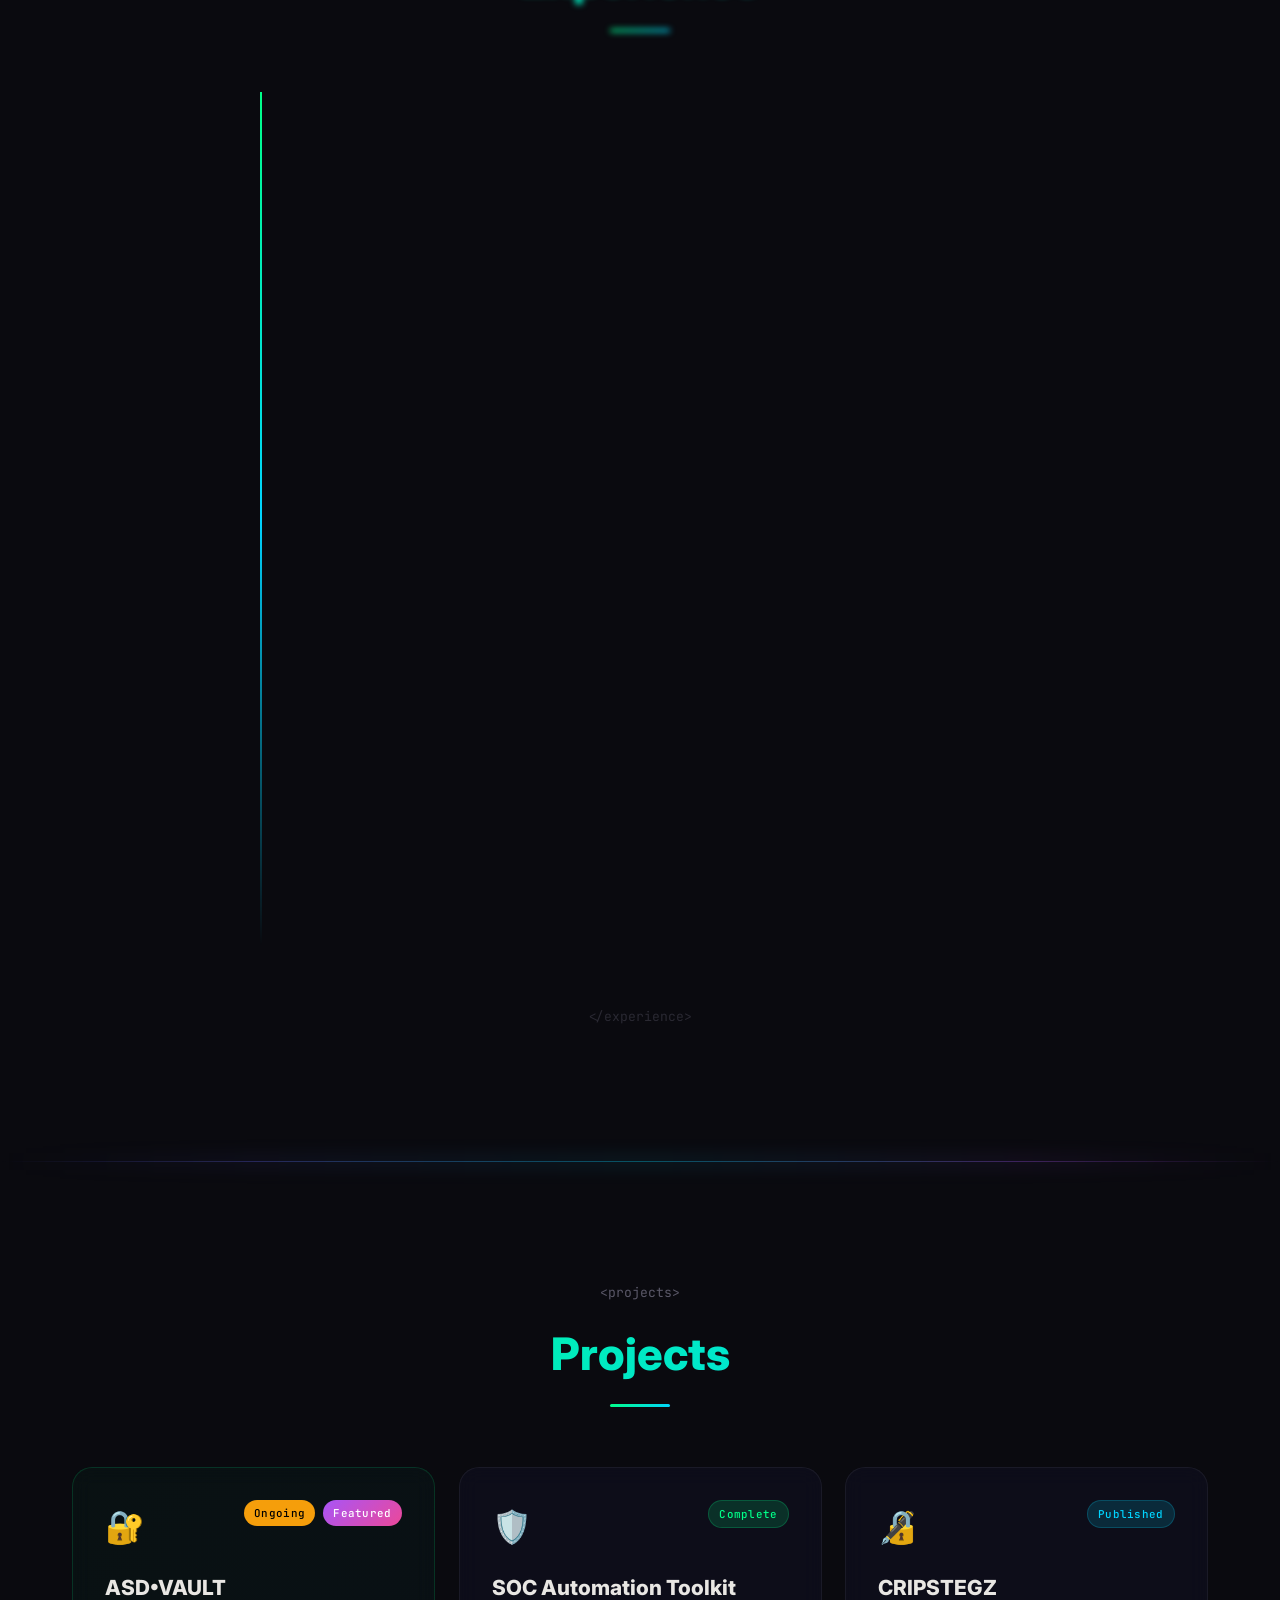
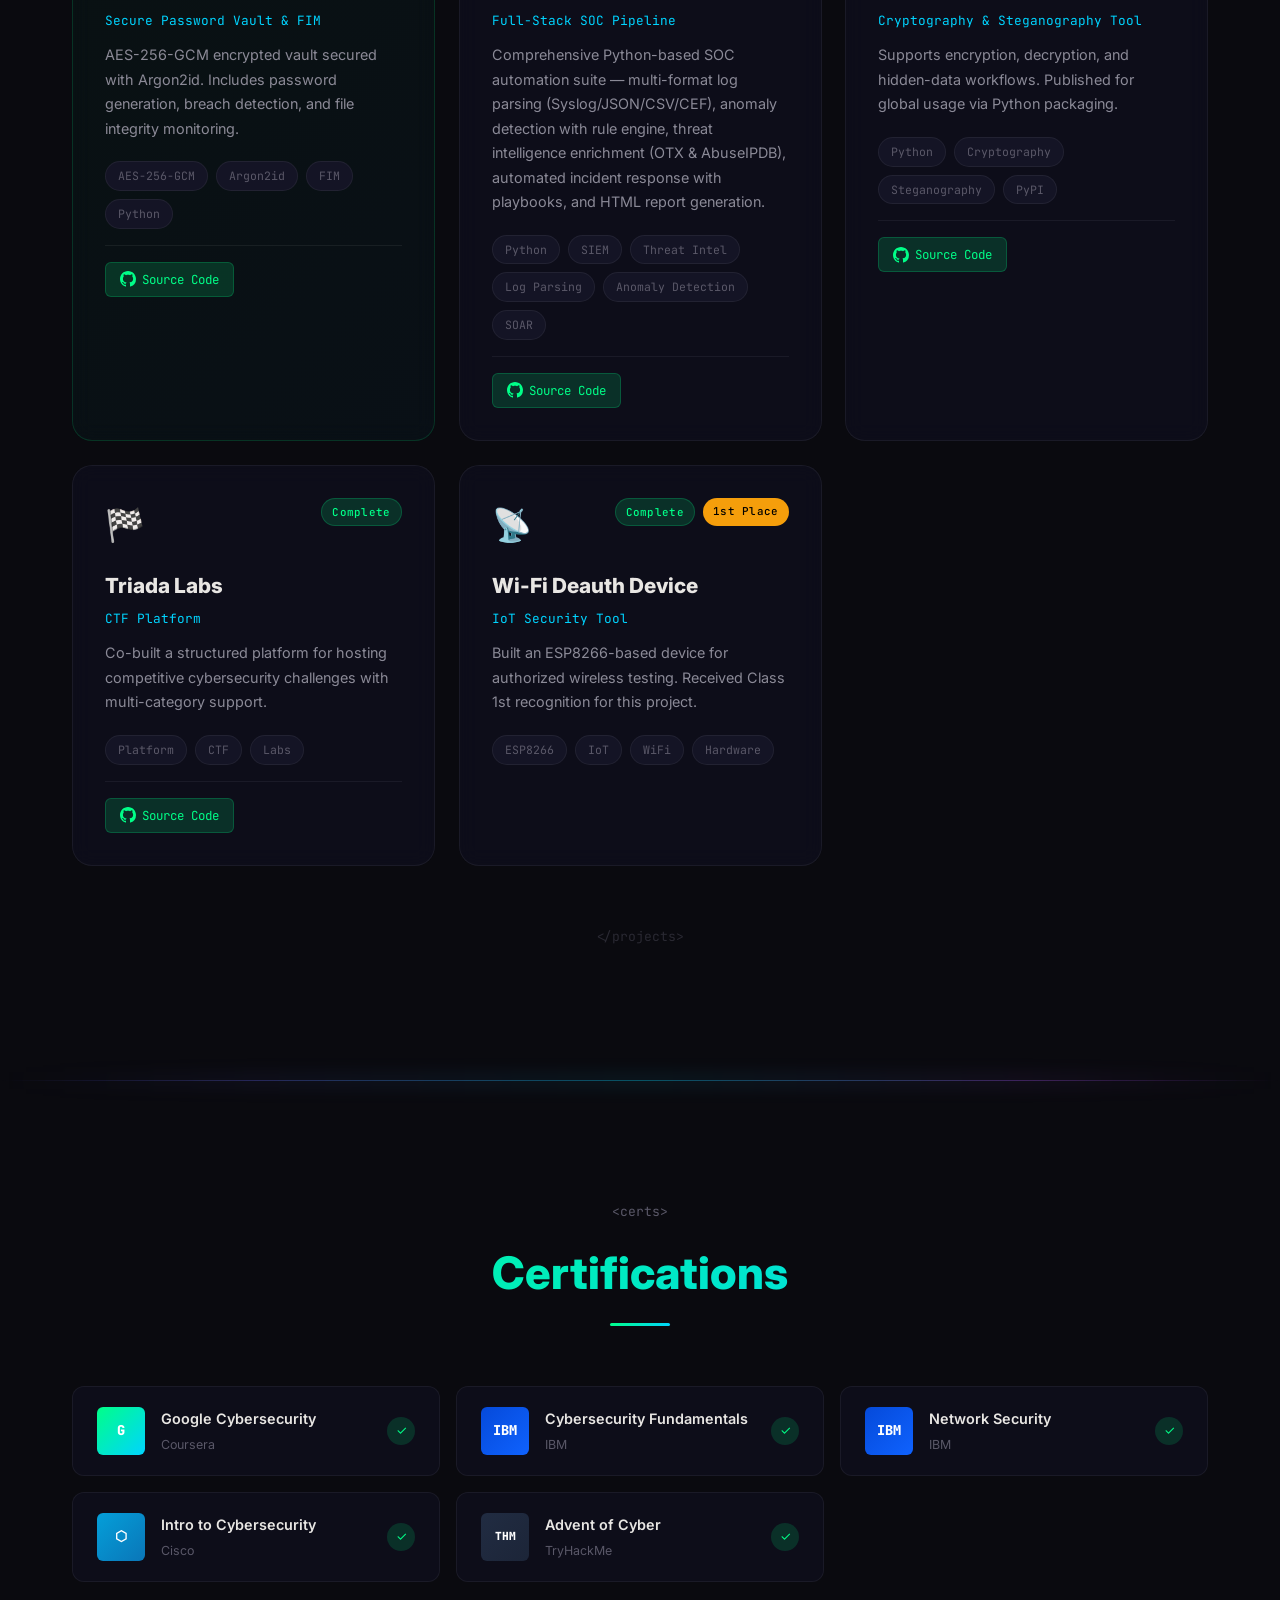
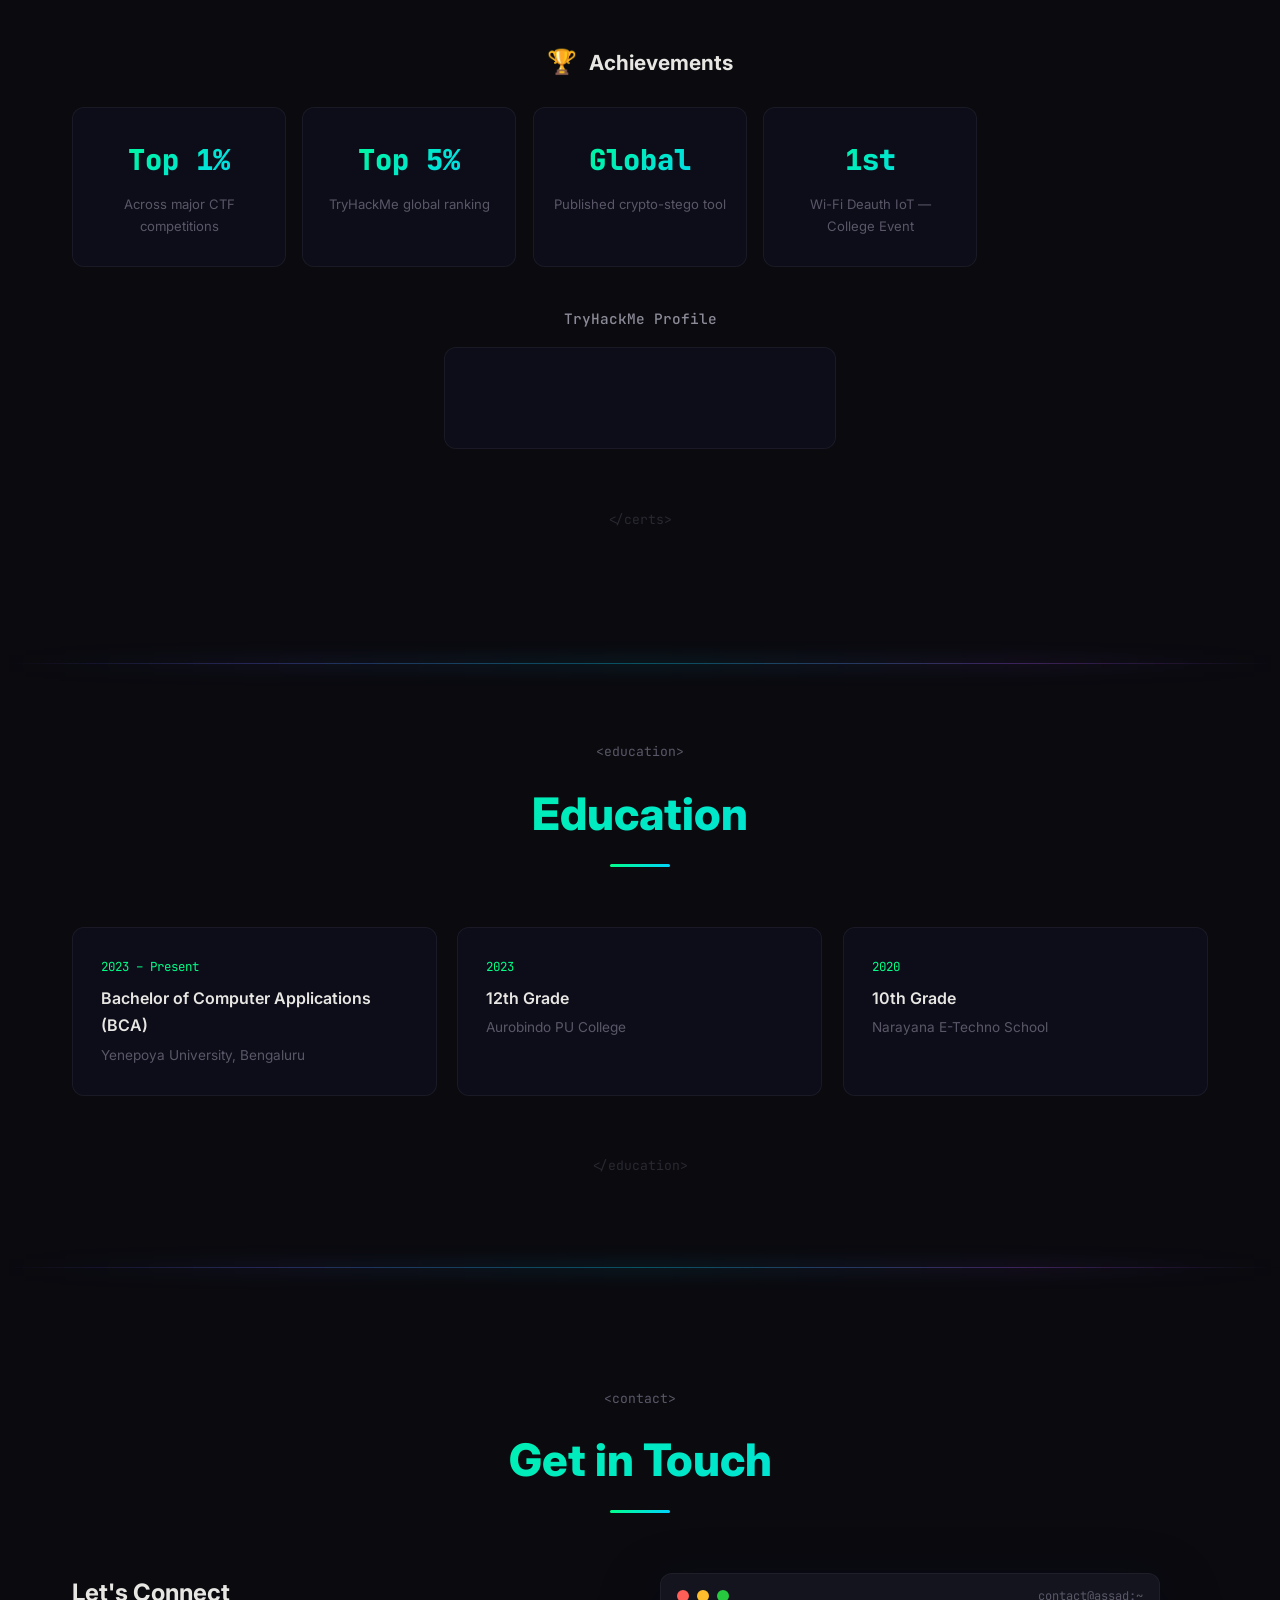
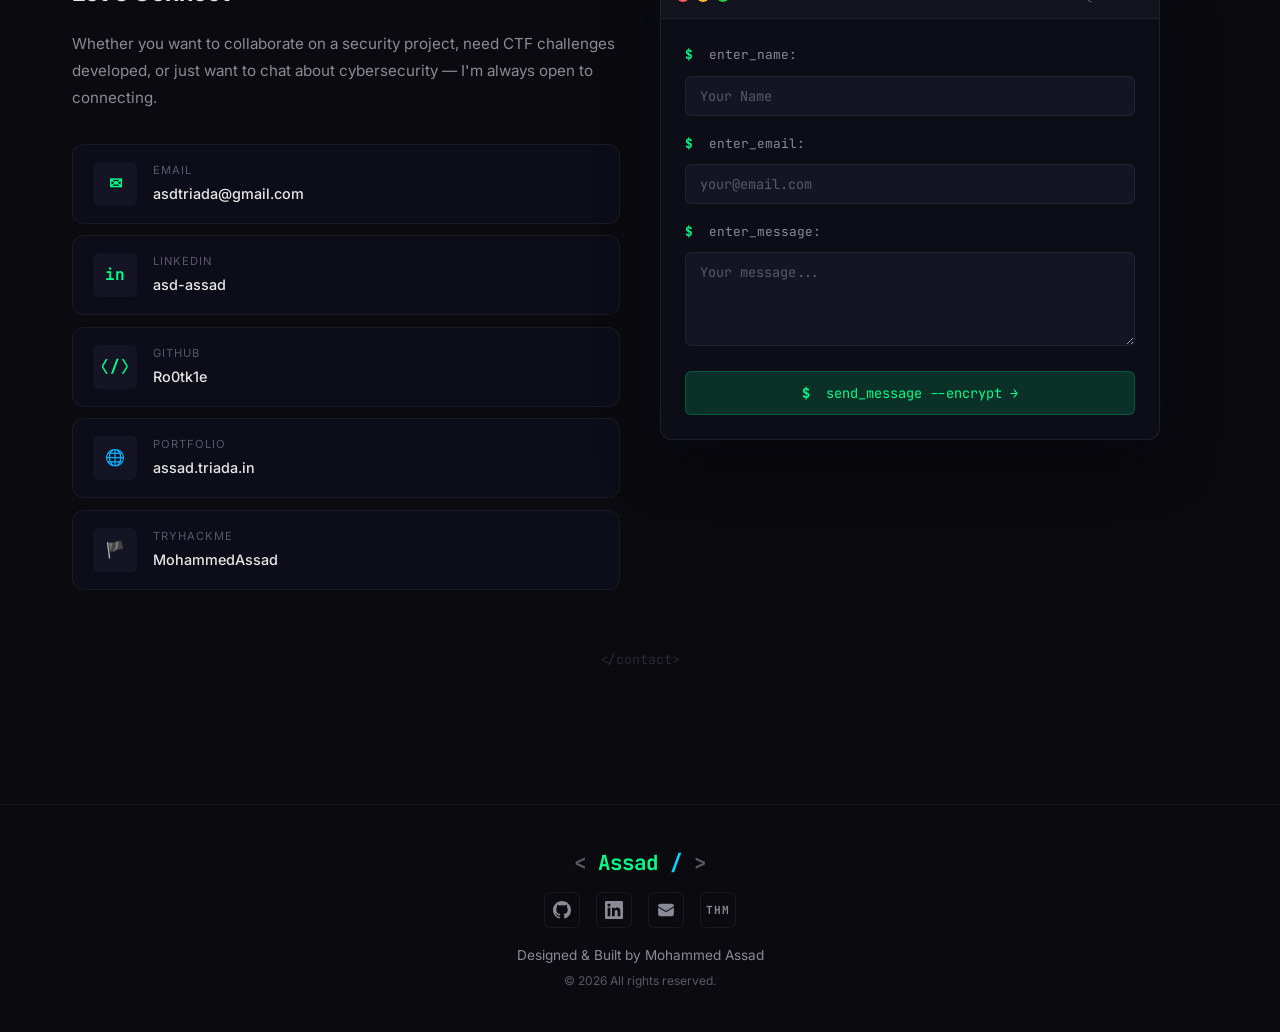
==== commit 77cbc13b: "Update index.html" ====
--- a/index.html
+++ b/index.html
@@ -110,7 +110,7 @@
                 <a href="#certifications" class="nav-link" data-section="certifications">Certs</a>
                 <a href="#contact" class="nav-link" data-section="contact">Contact</a>
             </div>
-            <a href="Mohammed_Assadresume_.pdf" download class="nav-cta">
+            <a href="Mohammed_Assad_REsuMe.pdf" download class="nav-cta">
                 <span class="cta-icon">↓</span> Resume
             </a>
             <button class="nav-hamburger" id="hamburger" aria-label="Toggle menu">
@@ -434,7 +434,7 @@
                         </div>
                         <div class="tool-chip">
                             <span class="tool-icon">🔍</span>
-                            <span>Suricata</span>
+                            <span>Elastic</span>
                         </div>
                         <div class="tool-chip">
                             <span class="tool-icon">🐉</span>
@@ -483,7 +483,7 @@
                         <h3 class="timeline-title">Team Member & Challenge Developer — Team Triada</h3>
                         <ul class="timeline-details">
                             <li>Designed and supported multi-category CTF challenges</li>
-                            <li>Assisted in building CTF lab and Hosted CTF competitions </li>
+                            <li>Assisted in building labs and competition environments</li>
                         </ul>
                     </div>
                 </div>
@@ -744,17 +744,6 @@
                     </div>
                     <div class="cert-badge">✓</div>
                 </a>
-                <a href="https://www.linkedin.com/posts/mohammed-assad2_casa-cert-by-apisec-university-ugcPost-7468026872321232897-rUDN/"
-    target="_blank" rel="noopener" class="cert-card">
-    <div class="cert-logo">
-        <span>CASA</span>
-    </div>
-    <div class="cert-info">
-        <h4>Certified API Security Analyst (CASA)</h4>
-        <p>APIsec University</p>
-    </div>
-    <div class="cert-badge">✓</div>
-</a>
             </div>
 
             <!-- Achievements -->
@@ -775,10 +764,6 @@
                         <div class="ach-number">Global</div>
                         <p>Published crypto-stego tool</p>
                     </div>
-                    <div class="achievement-card">
-    <div class="ach-number">IEEE</div>
-    <p>Featured on IEEE Hackathon 2026 Mentors & Judges page</p>
-</div>
                     <div class="achievement-card">
                         <div class="ach-number">1st</div>
                         <p>Wi-Fi Deauth IoT — College Event</p>
@@ -950,7 +935,7 @@
                         class="footer-thm-link">THM</a>
                 </div>
                 <p class="footer-text">Designed & Built by Mohammed Assad</p>
-                <p class="footer-copy">A cybersecurity enthusiast</p>
+                <p class="footer-copy">© 2026 All rights reserved.</p>
             </div>
         </div>
     </footer>
@@ -958,4 +943,4 @@
     <script src="script.js"></script>
 </body>
 
-</html>
+</html>                                                  
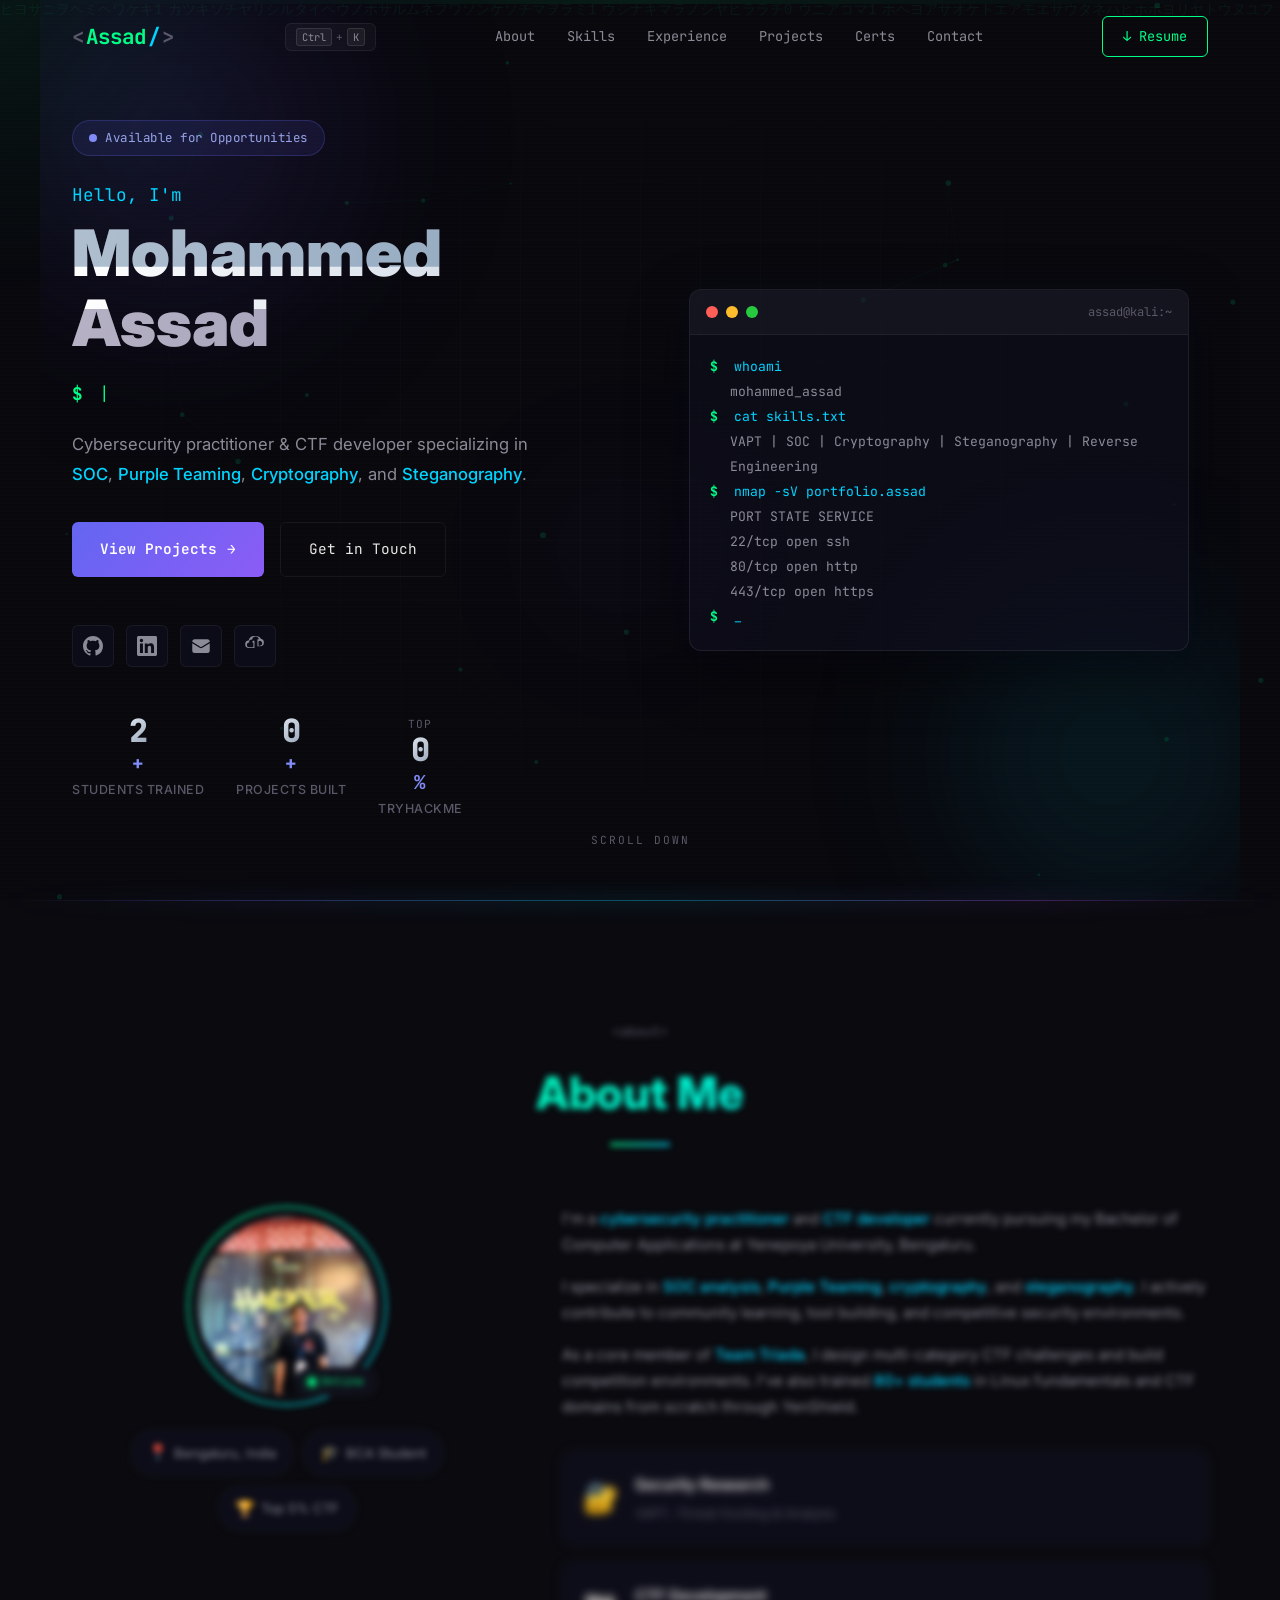
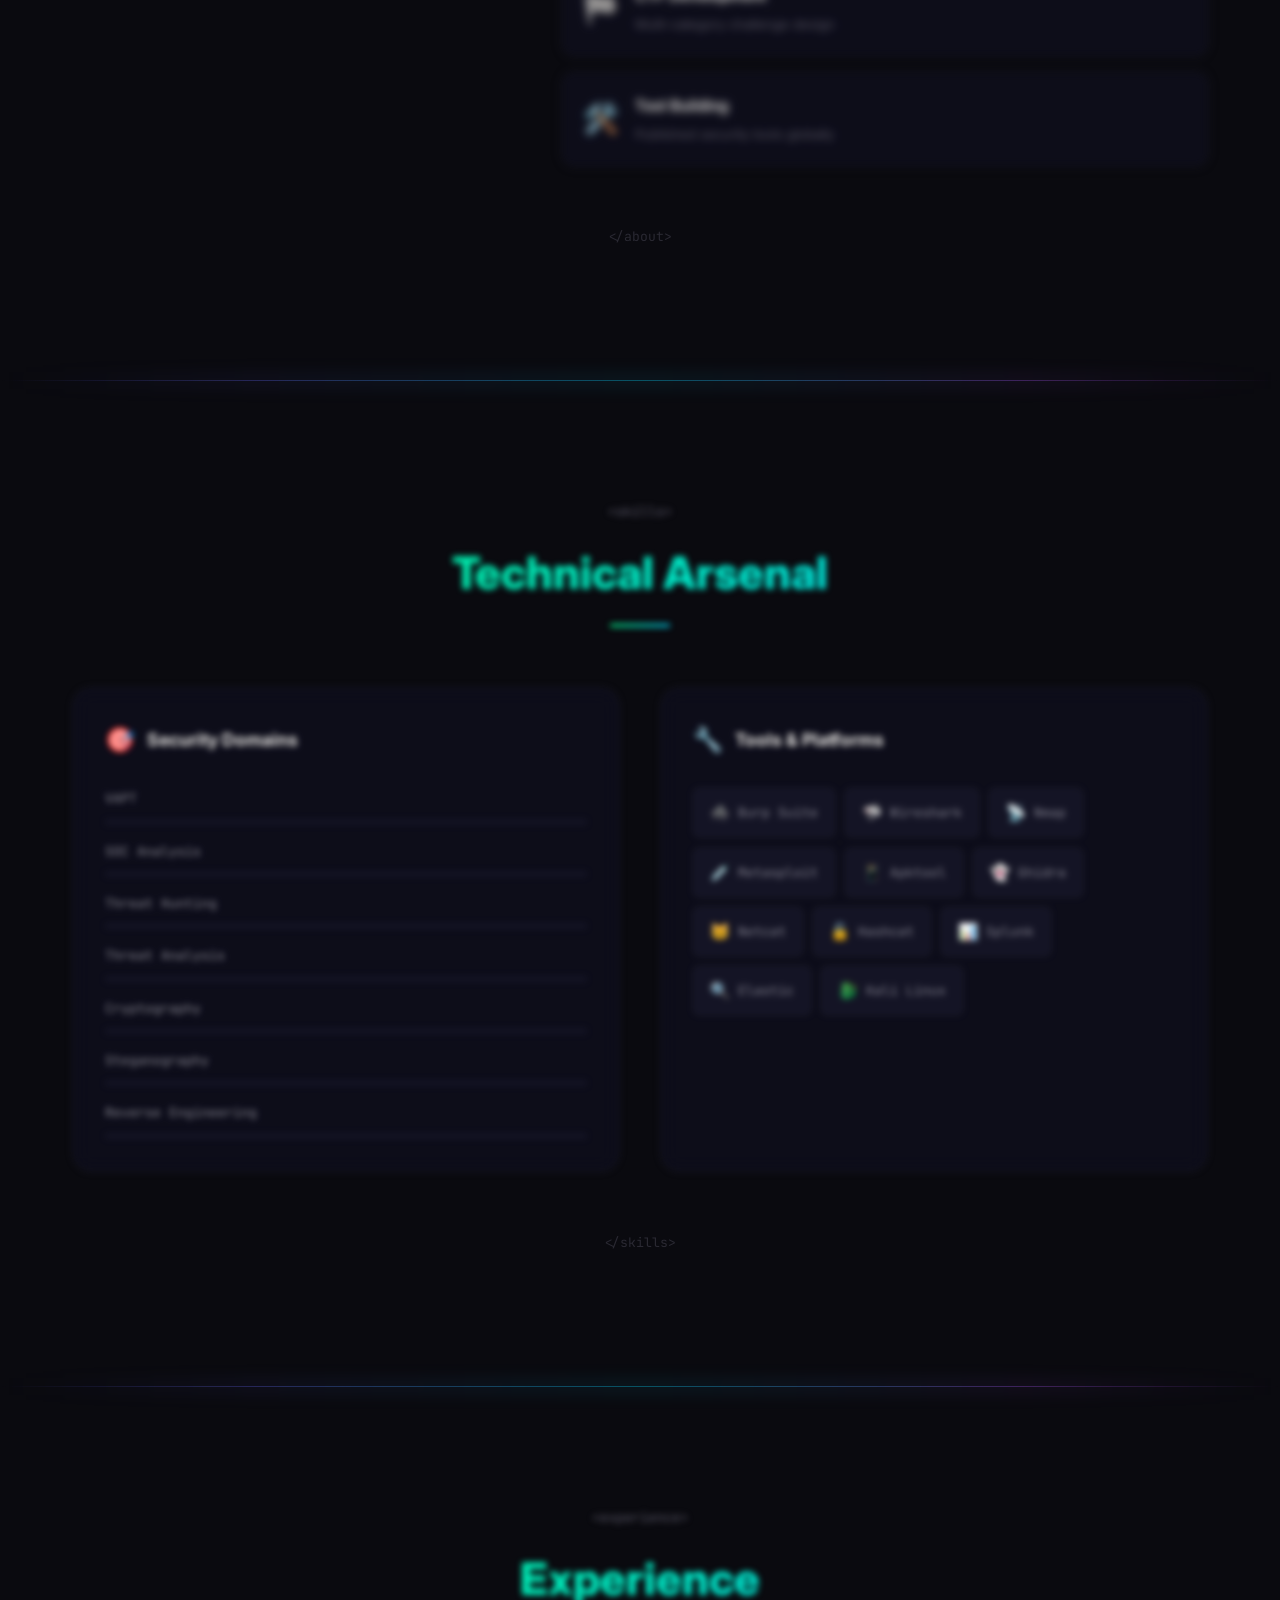
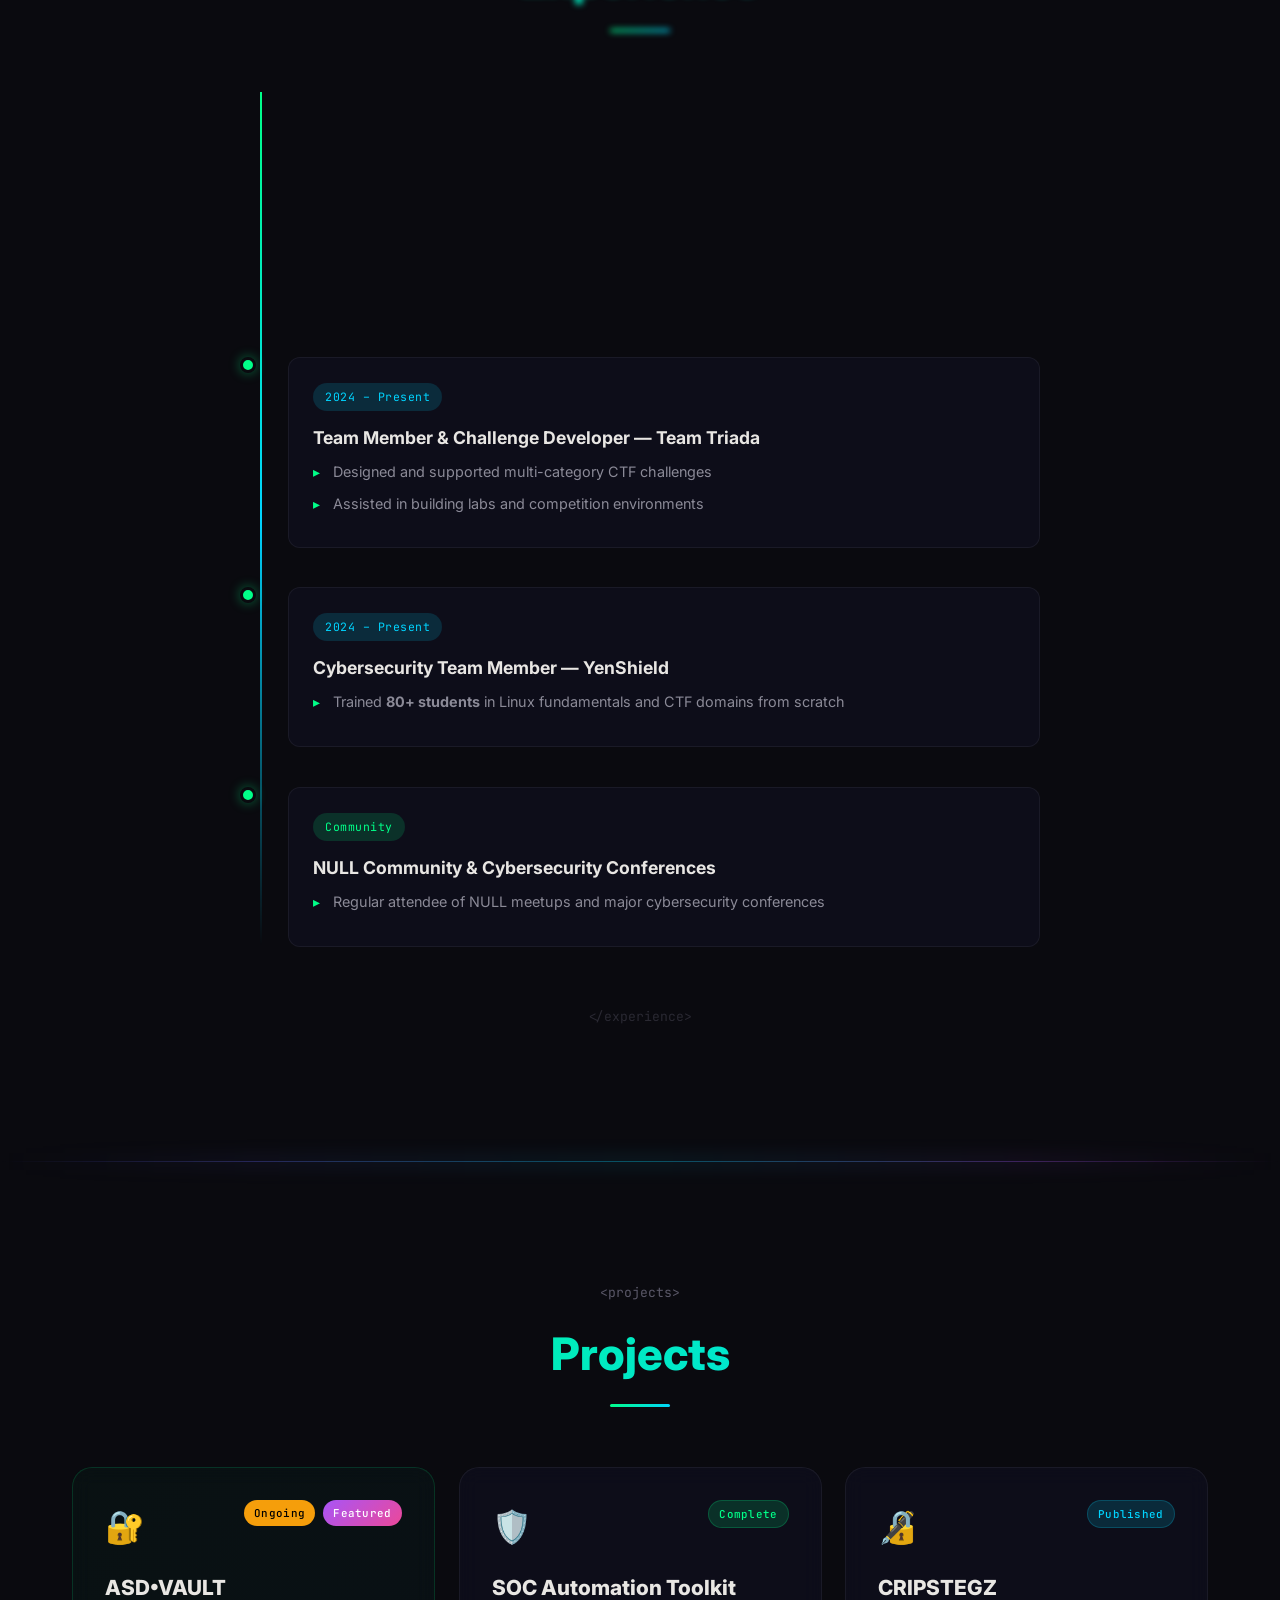
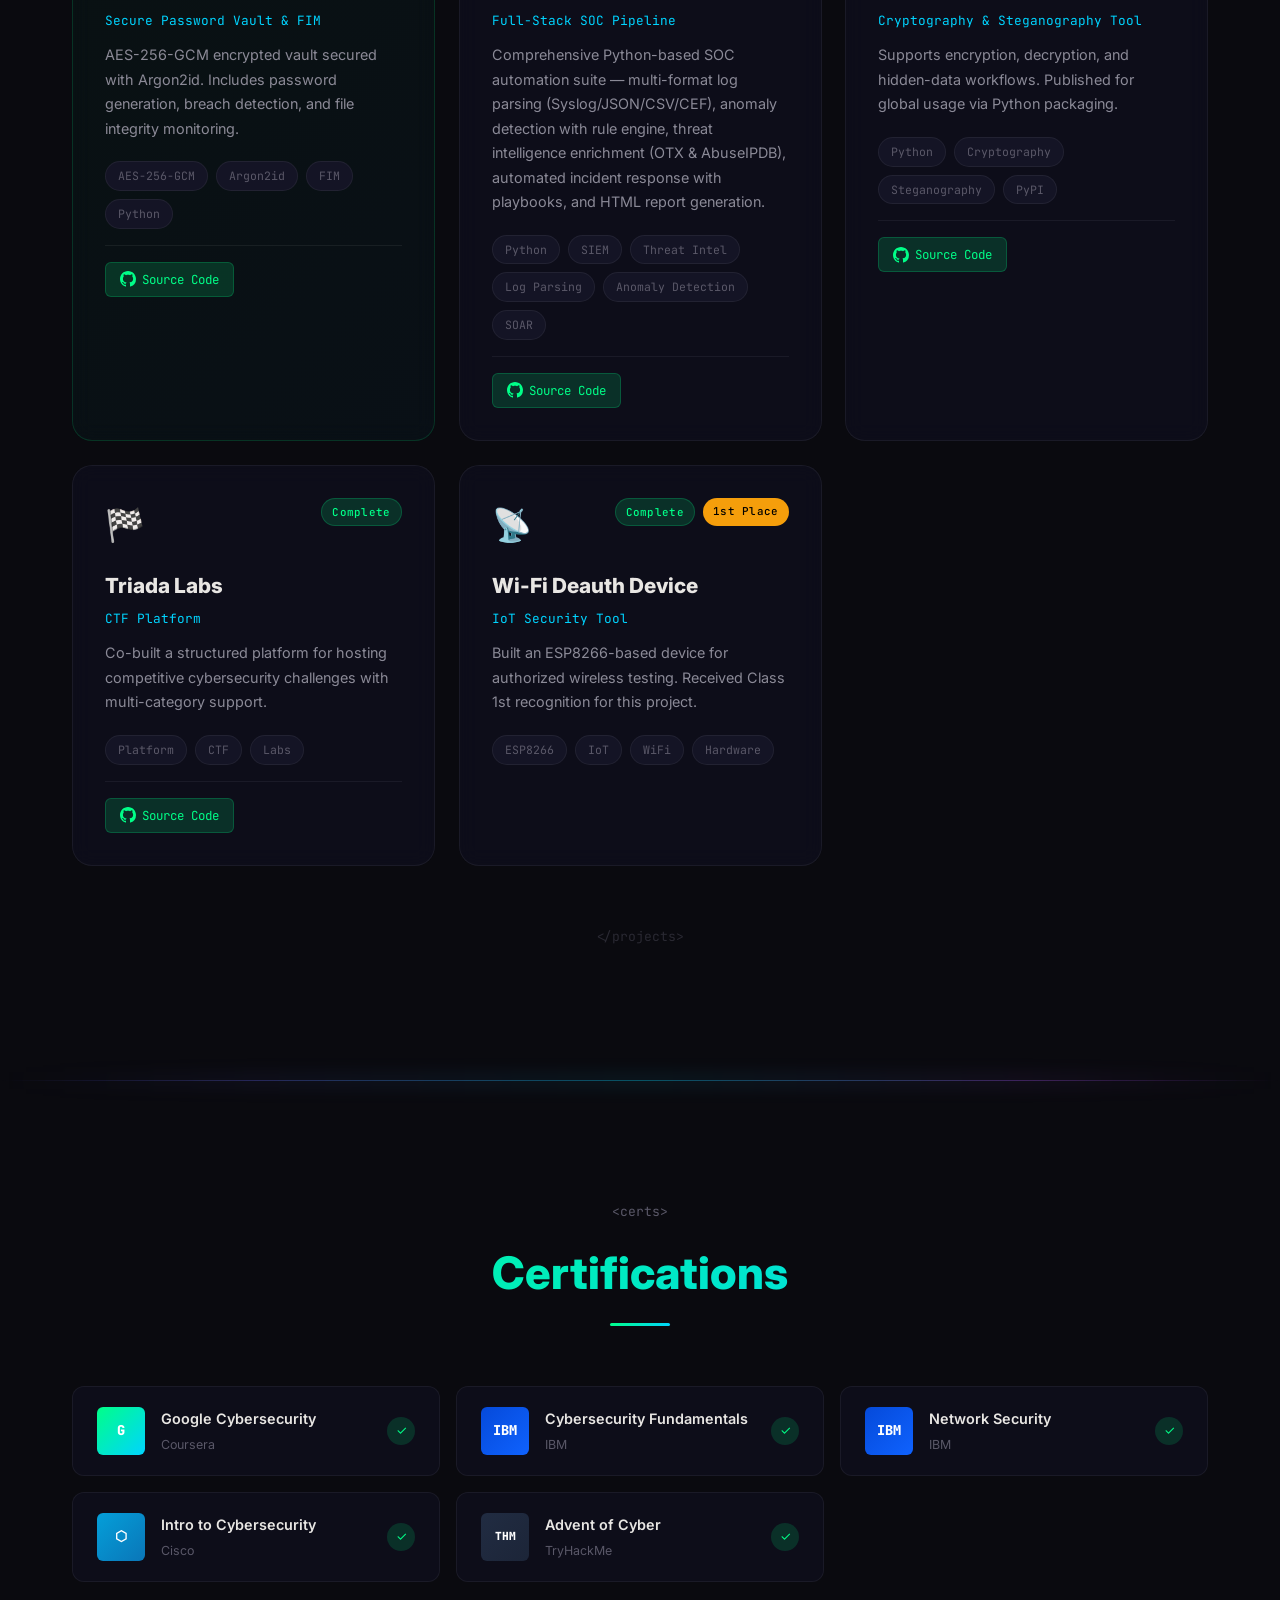
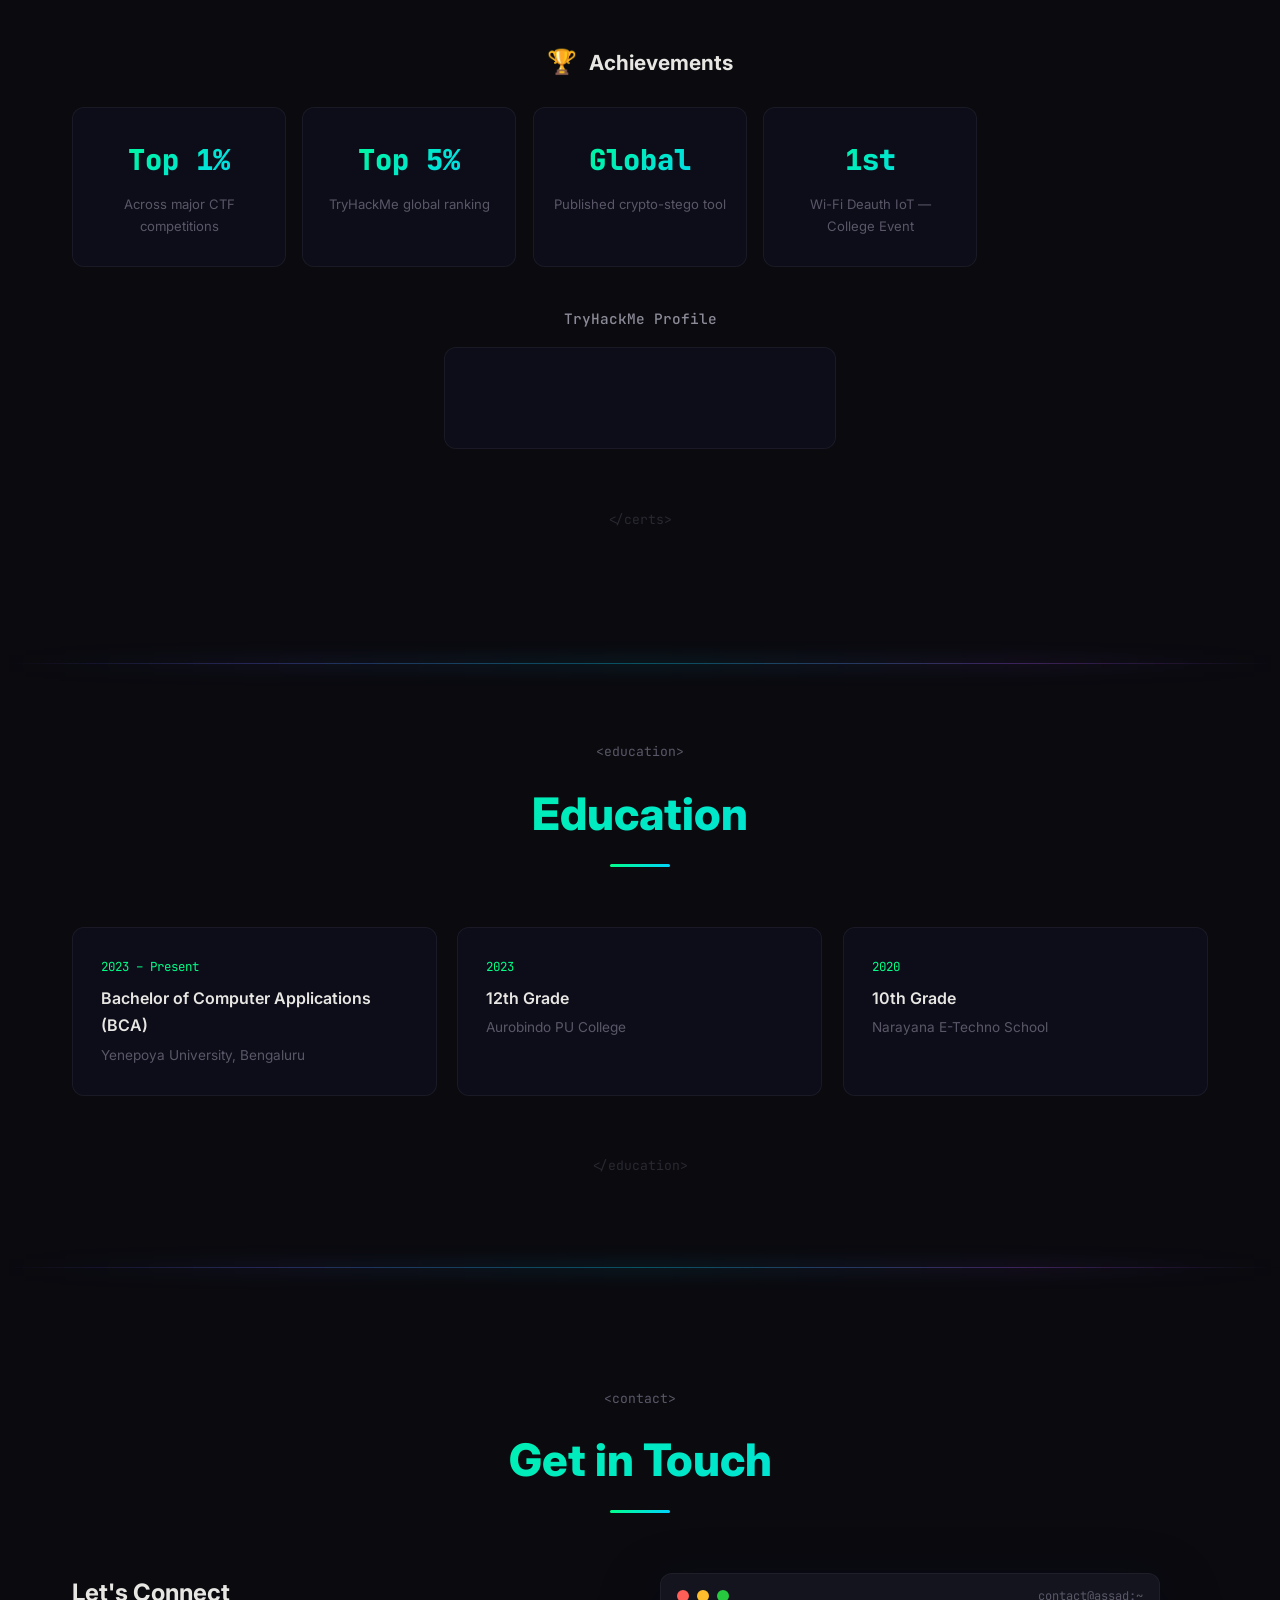
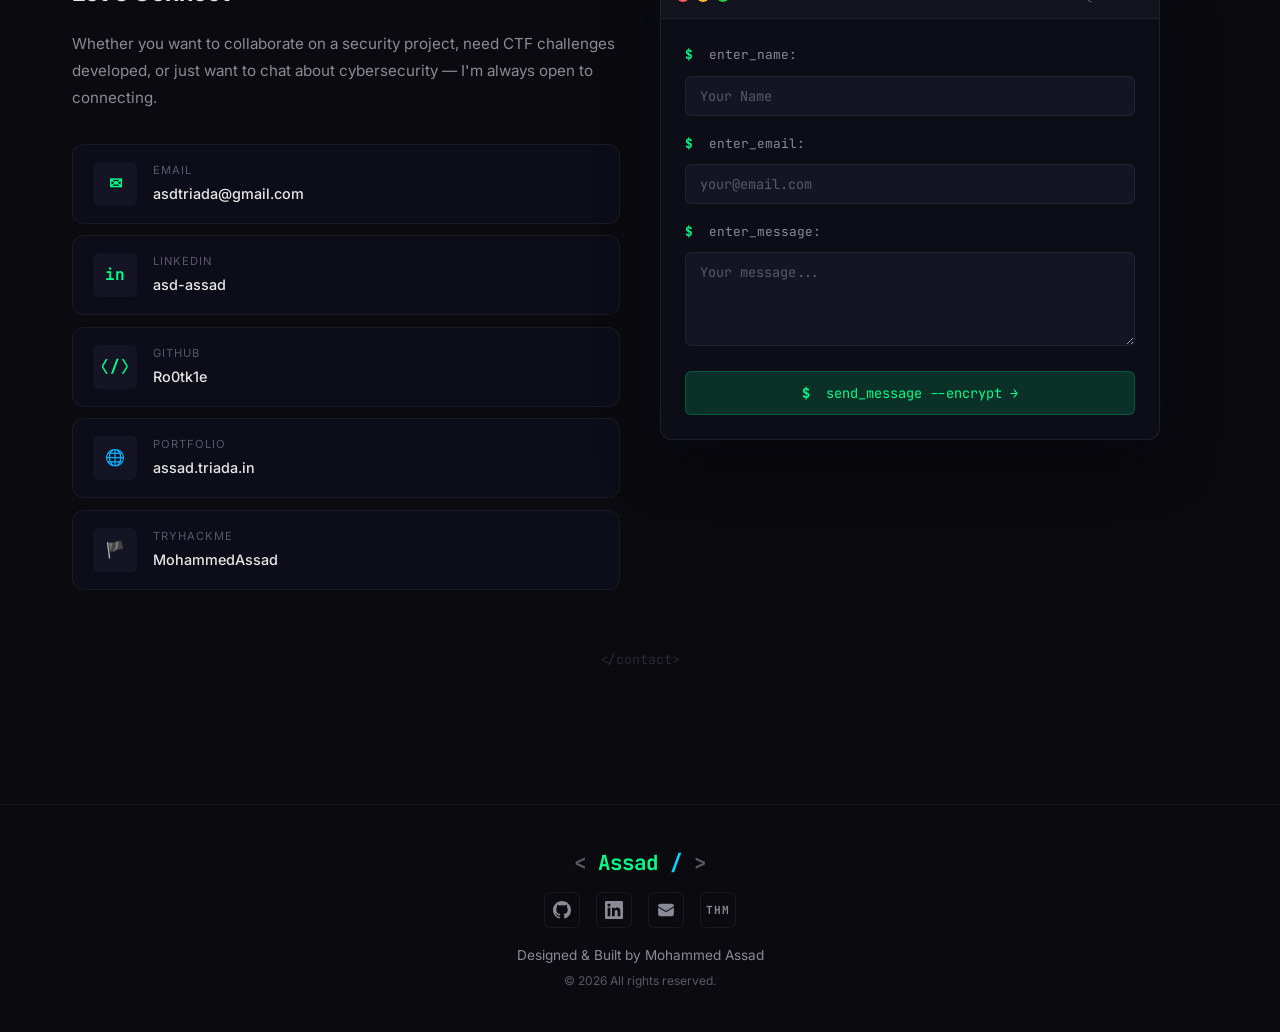
==== commit 41662535: "Update index.html" ====
--- a/index.html
+++ b/index.html
@@ -173,7 +173,7 @@
                             d="M12 0C5.37 0 0 5.37 0 12c0 5.31 3.435 9.795 8.205 11.385.6.105.825-.255.825-.57 0-.285-.015-1.23-.015-2.235-3.015.555-3.795-.735-4.035-1.41-.135-.345-.72-1.41-1.23-1.695-.42-.225-1.02-.78-.015-.795.945-.015 1.62.87 1.845 1.23 1.08 1.815 2.805 1.305 3.495.99.105-.78.42-1.305.765-1.605-2.67-.3-5.46-1.335-5.46-5.925 0-1.305.465-2.385 1.23-3.225-.12-.3-.54-1.53.12-3.18 0 0 1.005-.315 3.3 1.23.96-.27 1.98-.405 3-.405s2.04.135 3 .405c2.295-1.56 3.3-1.23 3.3-1.23.66 1.65.24 2.88.12 3.18.765.84 1.23 1.905 1.23 3.225 0 4.605-2.805 5.625-5.475 5.925.435.375.81 1.095.81 2.22 0 1.605-.015 2.895-.015 3.3 0 .315.225.69.825.57A12.02 12.02 0 0024 12c0-6.63-5.37-12-12-12z" />
                     </svg>
                 </a>
-                <a href="https://linkedin.com/in/asd-assad-632676308" target="_blank" rel="noopener" class="social-link"
+                <a href="https://www.linkedin.com/in/mohammed-assad2/" target="_blank" rel="noopener" class="social-link"
                     title="LinkedIn">
                     <svg width="20" height="20" viewBox="0 0 24 24" fill="currentColor">
                         <path
@@ -722,7 +722,7 @@
                     </div>
                     <div class="cert-badge">✓</div>
                 </a>
-                <a href="https://www.linkedin.com/in/asd-assad-632676308" target="_blank" rel="noopener"
+                <a href="https://www.www.linkedin.com/in/mohammed-assad2/" target="_blank" rel="noopener"
                     class="cert-card">
                     <div class="cert-logo cisco">
                         <span>⬡</span>
@@ -835,7 +835,7 @@
                                 <span class="contact-value">asdtriada@gmail.com</span>
                             </div>
                         </a>
-                        <a href="https://linkedin.com/in/asd-assad-632676308" target="_blank" rel="noopener"
+                        <a href="https://www.linkedin.com/in/mohammed-assad2/" target="_blank" rel="noopener"
                             class="contact-link">
                             <span class="contact-icon">in</span>
                             <div>
@@ -919,7 +919,7 @@
                             <path
                                 d="M12 0C5.37 0 0 5.37 0 12c0 5.31 3.435 9.795 8.205 11.385.6.105.825-.255.825-.57 0-.285-.015-1.23-.015-2.235-3.015.555-3.795-.735-4.035-1.41-.135-.345-.72-1.41-1.23-1.695-.42-.225-1.02-.78-.015-.795.945-.015 1.62.87 1.845 1.23 1.08 1.815 2.805 1.305 3.495.99.105-.78.42-1.305.765-1.605-2.67-.3-5.46-1.335-5.46-5.925 0-1.305.465-2.385 1.23-3.225-.12-.3-.54-1.53.12-3.18 0 0 1.005-.315 3.3 1.23.96-.27 1.98-.405 3-.405s2.04.135 3 .405c2.295-1.56 3.3-1.23 3.3-1.23.66 1.65.24 2.88.12 3.18.765.84 1.23 1.905 1.23 3.225 0 4.605-2.805 5.625-5.475 5.925.435.375.81 1.095.81 2.22 0 1.605-.015 2.895-.015 3.3 0 .315.225.69.825.57A12.02 12.02 0 0024 12c0-6.63-5.37-12-12-12z" />
                         </svg></a>
-                    <a href="https://linkedin.com/in/asd-assad-632676308" target="_blank" rel="noopener"
+                    <a href="https://www.linkedin.com/in/mohammed-assad2/" target="_blank" rel="noopener"
                         title="LinkedIn"><svg width="18" height="18" viewBox="0 0 24 24" fill="currentColor">
                             <path
                                 d="M20.447 20.452h-3.554v-5.569c0-1.328-.027-3.037-1.852-3.037-1.853 0-2.136 1.445-2.136 2.939v5.667H9.351V9h3.414v1.561h.046c.477-.9 1.637-1.85 3.37-1.85 3.601 0 4.267 2.37 4.267 5.455v6.286zM5.337 7.433a2.062 2.062 0 01-2.063-2.065 2.064 2.064 0 112.063 2.065zm1.782 13.019H3.555V9h3.564v11.452zM22.225 0H1.771C.792 0 0 .774 0 1.729v20.542C0 23.227.792 24 1.771 24h20.451C23.2 24 24 23.227 24 22.271V1.729C24 .774 23.2 0 22.222 0h.003z" />
@@ -942,5 +942,4 @@
 
     <script src="script.js"></script>
 </body>
-
-</html>                                                  
+</html>    
--- a/style.css
+++ b/style.css
@@ -1,6 +1,3 @@
-/* ============================================
-   CYBERSECURITY PORTFOLIO — DESIGN SYSTEM
-   ============================================ */
 
 /* --- CSS Variables / Design Tokens --- */
 :root {
@@ -2658,4 +2655,3 @@
     #particle-network {
         display: none;
     }
-}
